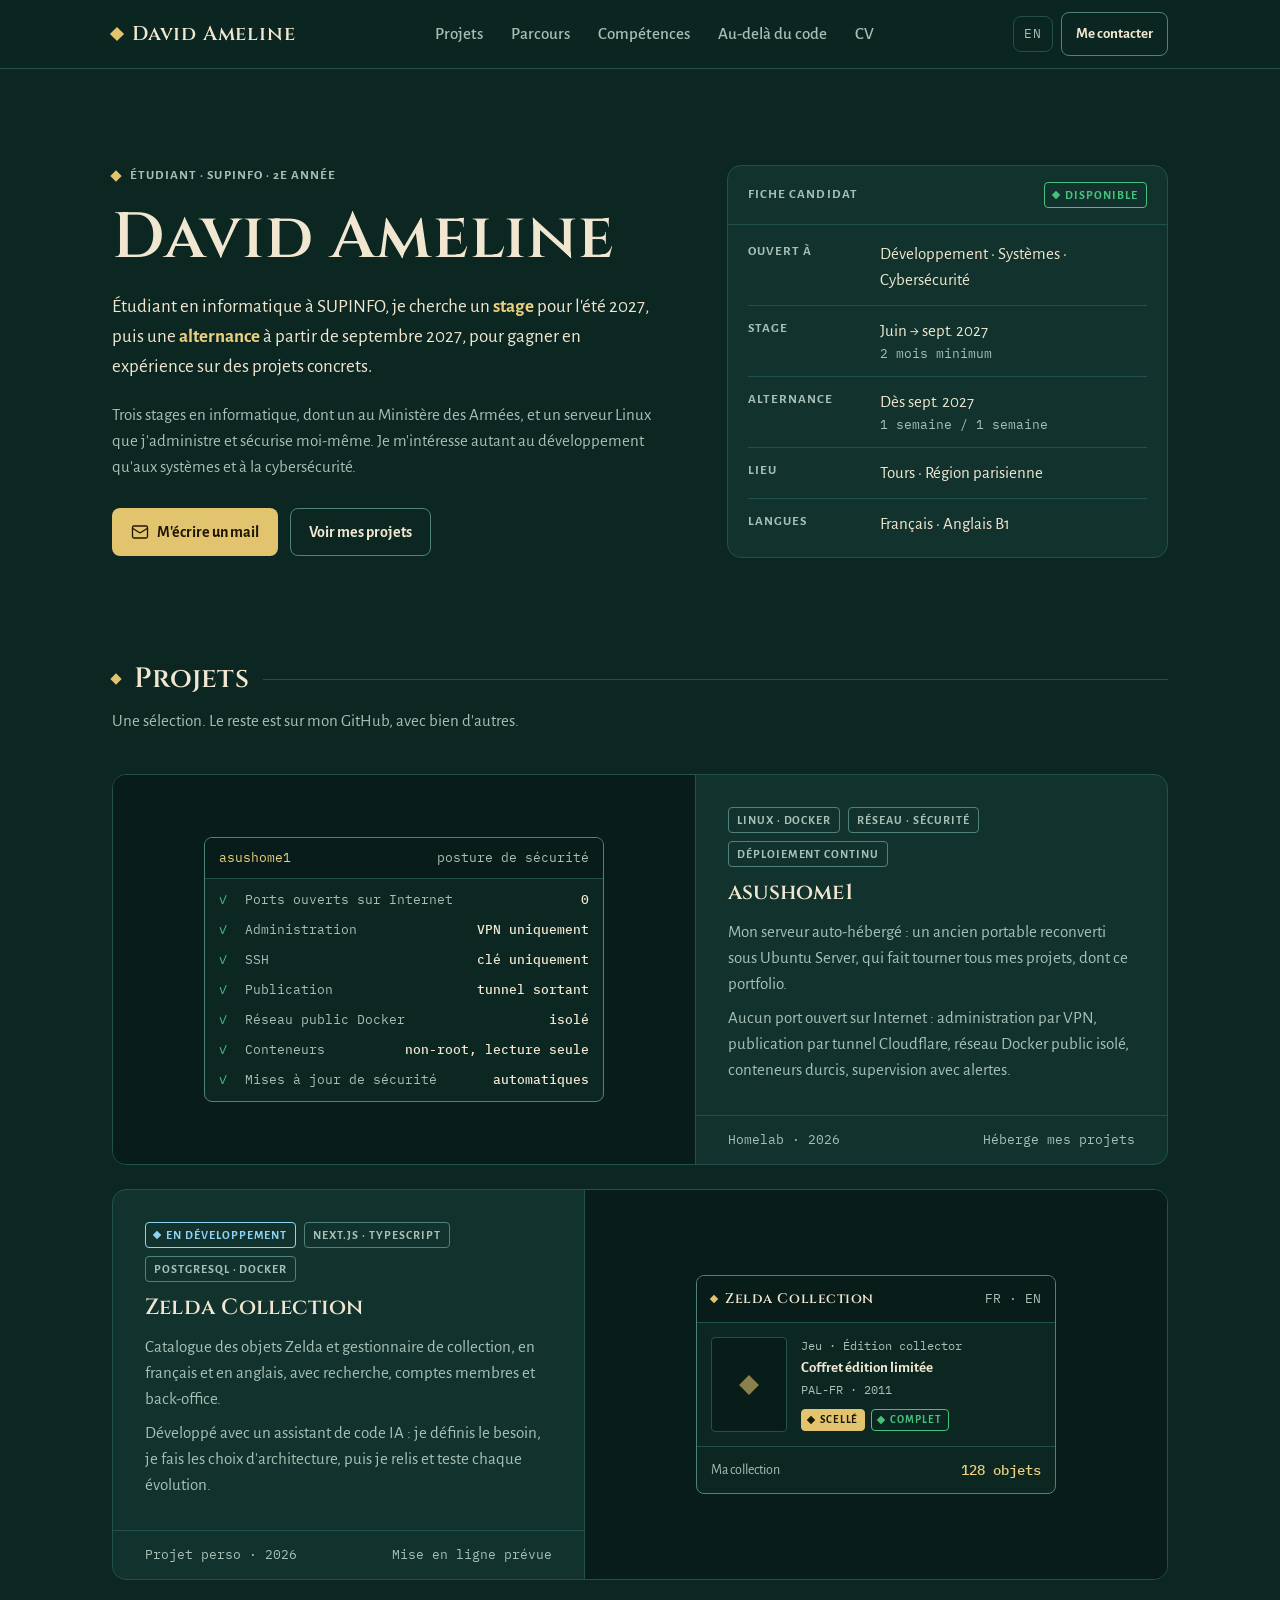
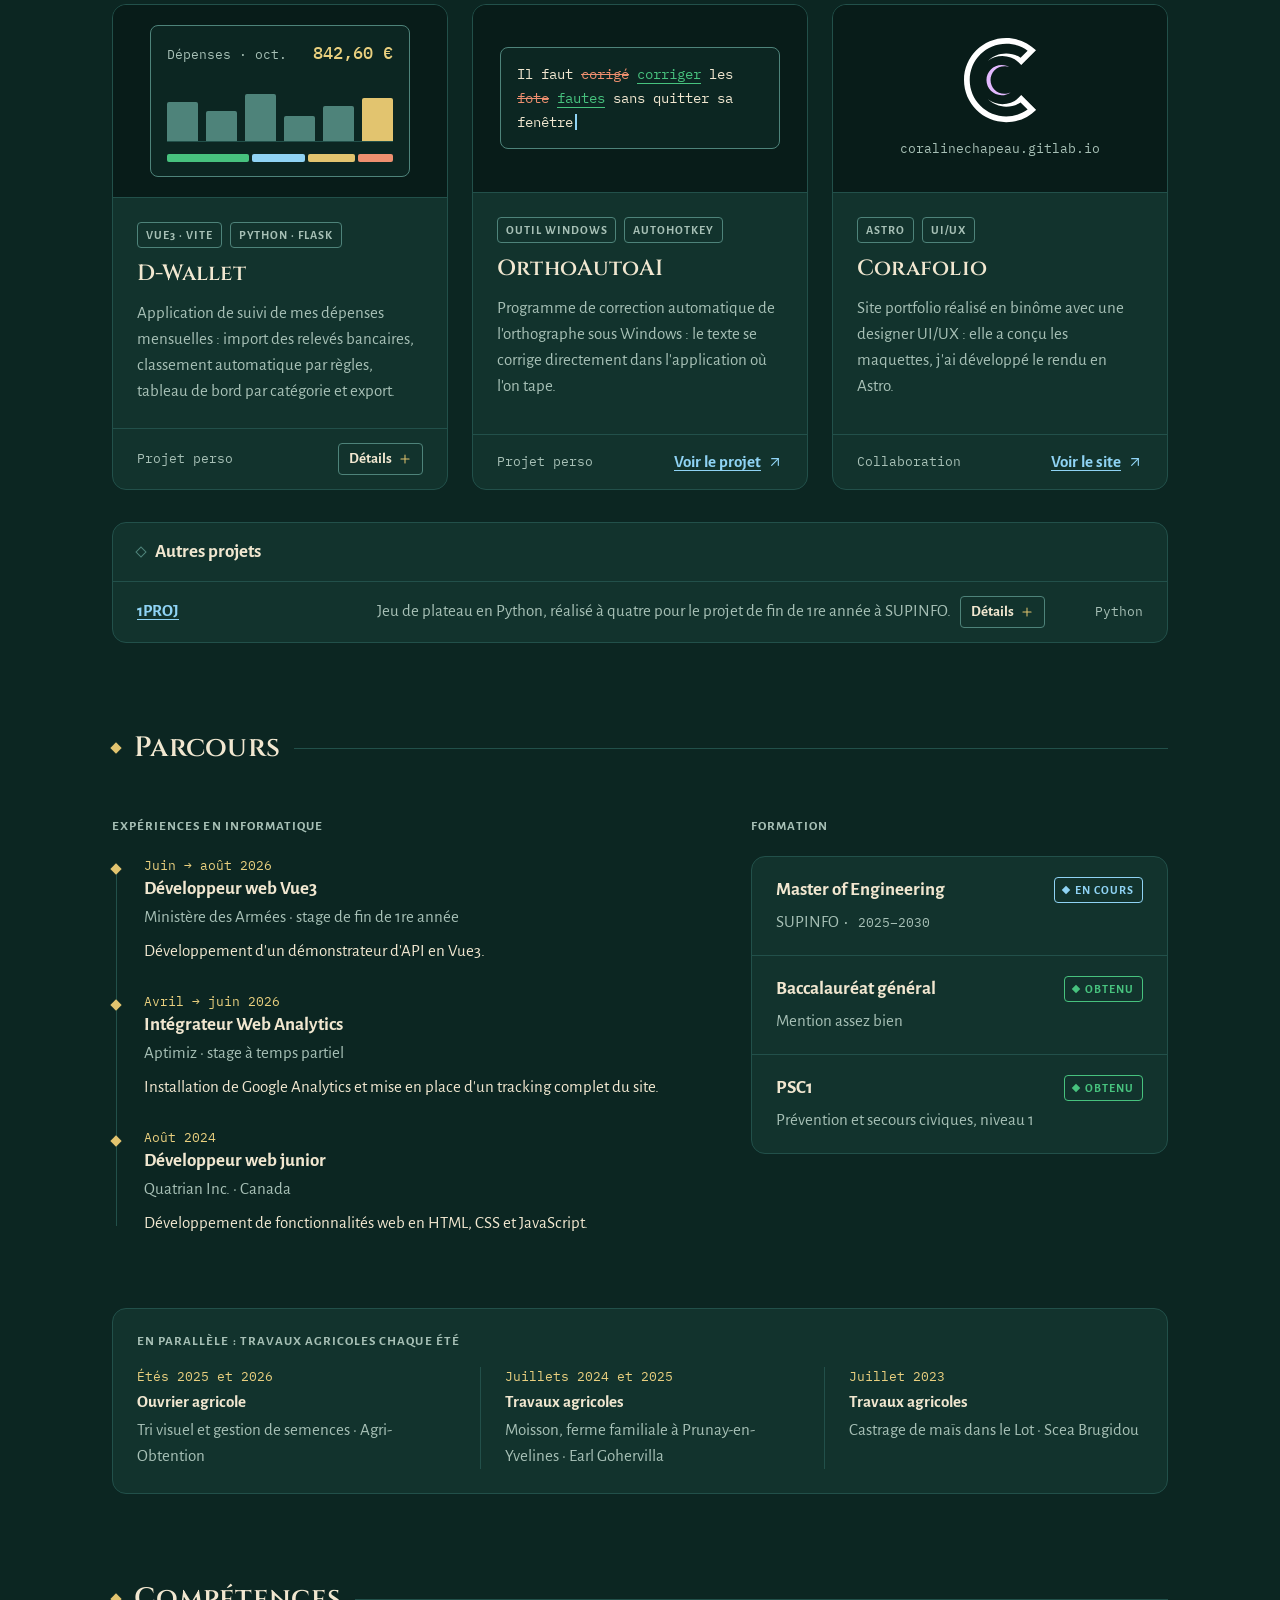
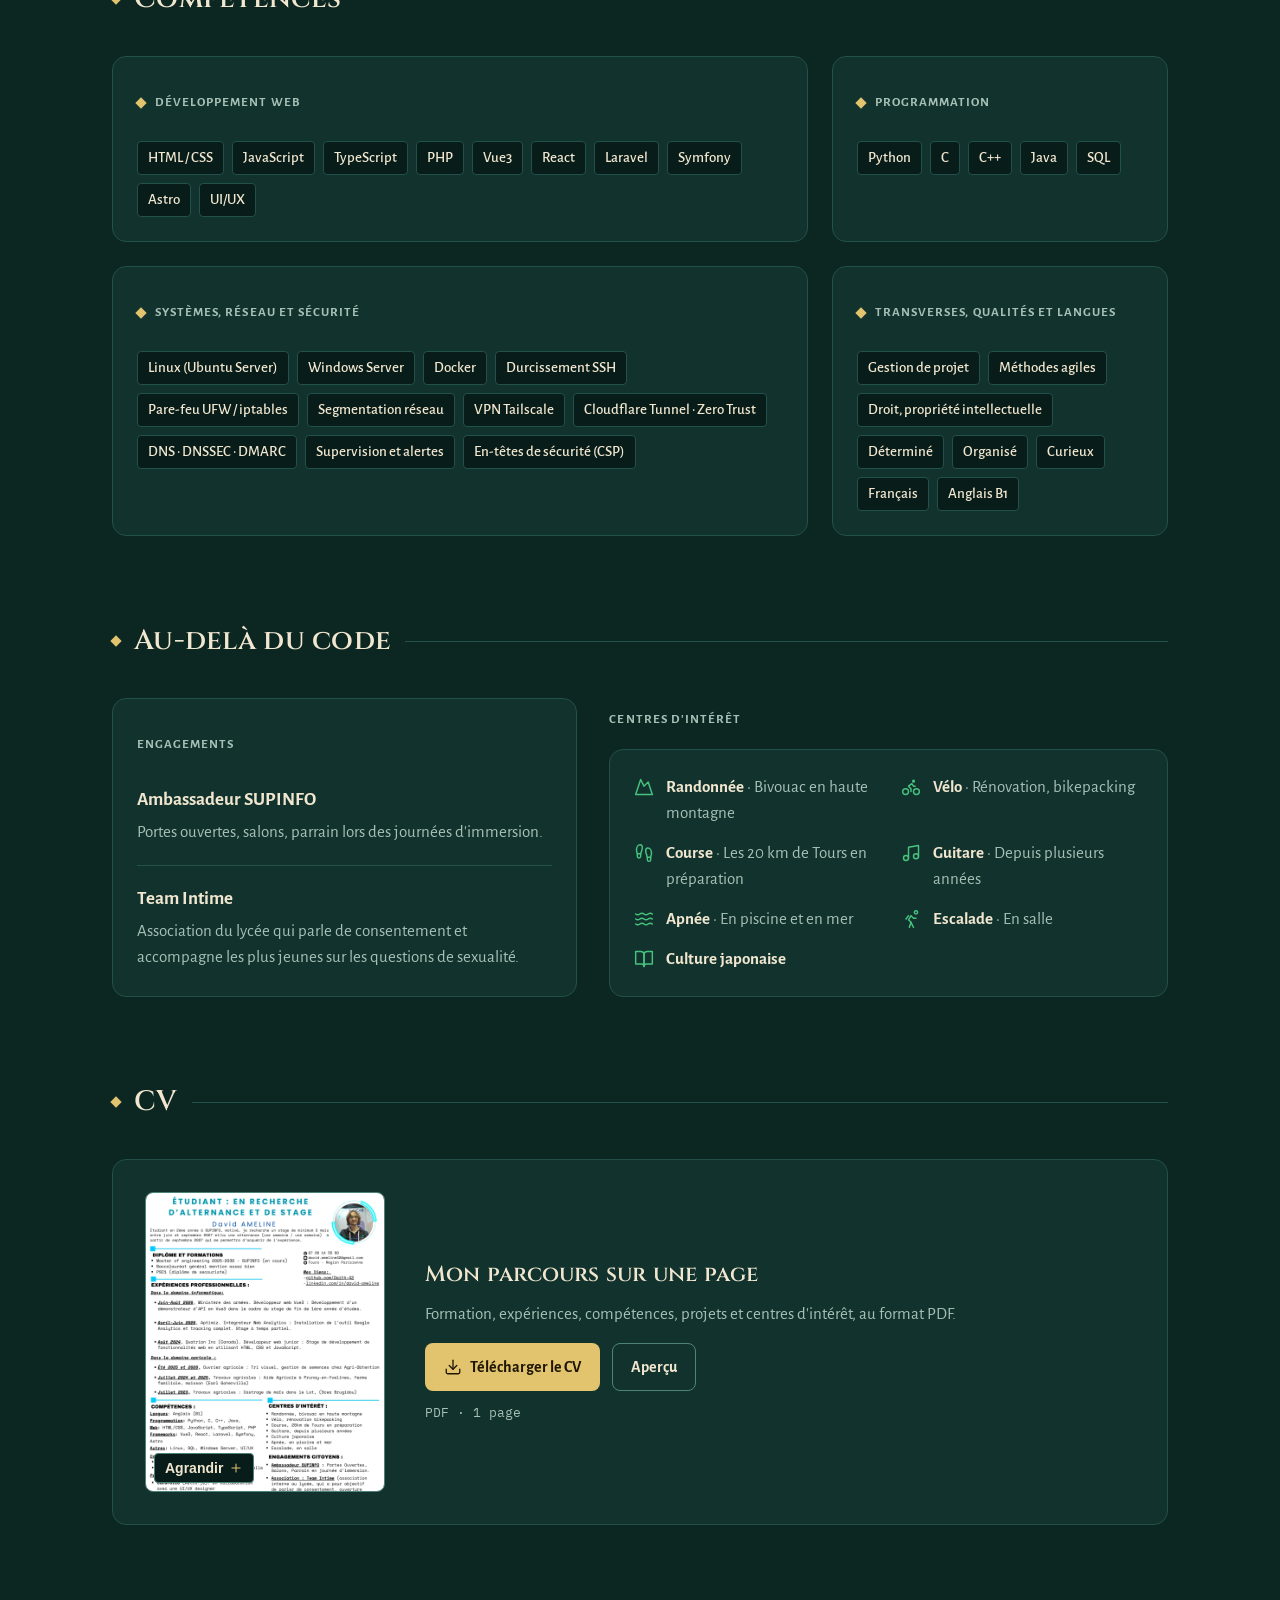
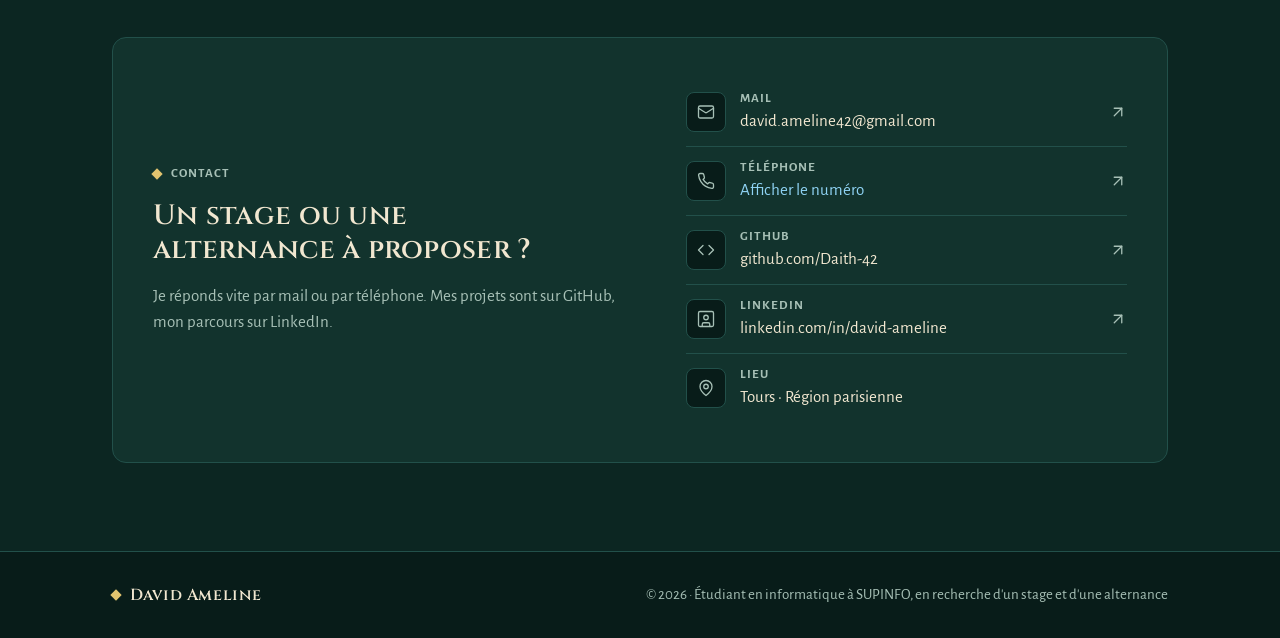
==== index.html @ da1e2509 "Empreinte sur les images de partage pour contourner le cache" ====
<!doctype html>
<html lang="fr">
<head>
  <meta charset="utf-8">
  <meta name="viewport" content="width=device-width, initial-scale=1">
  <title>David Ameline · Stage et alternance en informatique 2027</title>
  <meta name="description" content="Portfolio de David Ameline, étudiant en informatique à SUPINFO : développement, systèmes et sécurité. Cherche un stage (juin à sept. 2027) puis une alternance.">
  <meta name="author" content="David Ameline">
  <meta name="robots" content="index, follow, max-image-preview:large">
  <link rel="canonical" href="https://david-ameline.daith42.fr/">
  <link rel="alternate" hreflang="fr" href="https://david-ameline.daith42.fr/">
  <link rel="alternate" hreflang="en" href="https://david-ameline.daith42.fr/en/">
  <link rel="alternate" hreflang="x-default" href="https://david-ameline.daith42.fr/">
  <meta name="theme-color" content="#0c2622">

  <!-- Partage (Open Graph, LinkedIn, X) -->
  <meta property="og:type" content="profile">
  <meta property="og:site_name" content="David Ameline">
  <meta property="og:locale" content="fr_FR">
  <meta property="og:locale:alternate" content="en_GB">
  <meta property="og:url" content="https://david-ameline.daith42.fr/">
  <meta property="og:title" content="David Ameline · Stage et alternance en informatique 2027">
  <meta property="og:description" content="Étudiant en informatique à SUPINFO, en recherche d'un stage (juin à septembre 2027) puis d'une alternance (1 semaine / 1 semaine). Développement, systèmes, cybersécurité.">
  <meta property="og:image" content="https://david-ameline.daith42.fr/og-image.png?v=638cd52b">
  <meta property="og:image:type" content="image/png">
  <meta property="og:image:width" content="1200">
  <meta property="og:image:height" content="630">
  <meta property="og:image:alt" content="David Ameline, étudiant en informatique en recherche d'un stage et d'une alternance dès 2027">
  <meta property="profile:first_name" content="David">
  <meta property="profile:last_name" content="Ameline">
  <meta name="twitter:card" content="summary_large_image">
  <meta name="twitter:title" content="David Ameline · Stage et alternance en informatique 2027">
  <meta name="twitter:description" content="Étudiant en informatique à SUPINFO, en recherche d'un stage puis d'une alternance dès 2027. Développement, systèmes, cybersécurité.">
  <meta name="twitter:image" content="https://david-ameline.daith42.fr/og-image.png?v=638cd52b">
  <meta name="twitter:image:alt" content="David Ameline, étudiant en informatique en recherche d'un stage et d'une alternance dès 2027">

  <!-- Icônes -->
  <link rel="icon" href="/favicon.ico" sizes="48x48">
  <link rel="icon" href="/favicon.svg" type="image/svg+xml">
  <link rel="apple-touch-icon" href="/apple-touch-icon.png">
  <link rel="manifest" href="/site.webmanifest">

  <!-- Données structurées : page de profil d'une personne -->
  <script type="application/ld+json">
  {
    "@context": "https://schema.org",
    "@type": "ProfilePage",
    "@id": "https://david-ameline.daith42.fr/#page",
    "url": "https://david-ameline.daith42.fr/",
    "name": "David Ameline · Stage et alternance en informatique 2027",
    "inLanguage": "fr-FR",
    "dateModified": "2026-11-17",
    "mainEntity": {
      "@type": "Person",
      "@id": "https://david-ameline.daith42.fr/#david",
      "name": "David Ameline",
      "givenName": "David",
      "familyName": "Ameline",
      "url": "https://david-ameline.daith42.fr/",
      "image": "https://david-ameline.daith42.fr/og-image.png",
      "jobTitle": "Étudiant en informatique",
      "description": "Étudiant en 2e année d'informatique à SUPINFO, en recherche d'un stage de juin à septembre 2027 puis d'une alternance (1 semaine / 1 semaine) à partir de septembre 2027. Intéressé par le développement, l'administration système et la cybersécurité.",
      "email": "mailto:david.ameline42@gmail.com",
      "address": { "@type": "PostalAddress", "addressLocality": "Tours", "addressCountry": "FR" },
      "affiliation": { "@type": "CollegeOrUniversity", "name": "SUPINFO", "url": "https://www.supinfo.com/" },
      "knowsLanguage": ["fr", "en"],
      "knowsAbout": ["Développement web", "Vue.js", "React", "Laravel", "PHP", "TypeScript", "Python", "C", "Java", "SQL", "Linux", "Administration système", "Docker", "Réseau", "Sécurité des systèmes"],
      "sameAs": ["https://github.com/Daith-42", "https://www.linkedin.com/in/david-ameline"]
    }
  }
  </script>

  <link rel="preconnect" href="https://fonts.googleapis.com">
  <link rel="preconnect" href="https://fonts.gstatic.com" crossorigin>
  <link href="https://fonts.googleapis.com/css2?family=Alegreya+Sans:wght@400;500;700&family=Cinzel:wght@600&family=IBM+Plex+Mono:wght@400;500&display=swap" rel="stylesheet">
  <link rel="stylesheet" href="styles.css?v=12f9e23f">
</head>
<body>
  <a class="skip" href="#contenu">Aller au contenu</a>

  <!-- Icônes (tracé Lucide, 1,75px) -->
  <svg width="0" height="0" style="position:absolute" aria-hidden="true">
    <defs>
      <symbol id="i-mail" viewBox="0 0 24 24" fill="none" stroke="currentColor" stroke-width="1.75" stroke-linecap="round" stroke-linejoin="round"><rect x="2" y="4" width="20" height="16" rx="2"/><path d="m22 7-8.97 5.7a1.94 1.94 0 0 1-2.06 0L2 7"/></symbol>
      <symbol id="i-phone" viewBox="0 0 24 24" fill="none" stroke="currentColor" stroke-width="1.75" stroke-linecap="round" stroke-linejoin="round"><path d="M22 16.92v3a2 2 0 0 1-2.18 2 19.79 19.79 0 0 1-8.63-3.07 19.5 19.5 0 0 1-6-6 19.79 19.79 0 0 1-3.07-8.67A2 2 0 0 1 4.11 2h3a2 2 0 0 1 2 1.72 12.84 12.84 0 0 0 .7 2.81 2 2 0 0 1-.45 2.11L8.09 9.91a16 16 0 0 0 6 6l1.27-1.27a2 2 0 0 1 2.11-.45 12.84 12.84 0 0 0 2.81.7A2 2 0 0 1 22 16.92z"/></symbol>
      <symbol id="i-pin" viewBox="0 0 24 24" fill="none" stroke="currentColor" stroke-width="1.75" stroke-linecap="round" stroke-linejoin="round"><path d="M20 10c0 6-8 12-8 12s-8-6-8-12a8 8 0 0 1 16 0Z"/><circle cx="12" cy="10" r="3"/></symbol>
      <symbol id="i-code" viewBox="0 0 24 24" fill="none" stroke="currentColor" stroke-width="1.75" stroke-linecap="round" stroke-linejoin="round"><path d="m16 18 6-6-6-6"/><path d="m8 6-6 6 6 6"/></symbol>
      <symbol id="i-user" viewBox="0 0 24 24" fill="none" stroke="currentColor" stroke-width="1.75" stroke-linecap="round" stroke-linejoin="round"><rect x="2" y="2" width="20" height="20" rx="2"/><circle cx="12" cy="10" r="3"/><path d="M7 21v-2a2 2 0 0 1 2-2h6a2 2 0 0 1 2 2v2"/></symbol>
      <symbol id="i-arrow" viewBox="0 0 24 24" fill="none" stroke="currentColor" stroke-width="1.75" stroke-linecap="round" stroke-linejoin="round"><path d="M7 17 17 7"/><path d="M7 7h10v10"/></symbol>
      <symbol id="i-plus" viewBox="0 0 24 24" fill="none" stroke="currentColor" stroke-width="1.75" stroke-linecap="round" stroke-linejoin="round"><path d="M5 12h14"/><path d="M12 5v14"/></symbol>
      <symbol id="i-download" viewBox="0 0 24 24" fill="none" stroke="currentColor" stroke-width="1.75" stroke-linecap="round" stroke-linejoin="round"><path d="M21 15v4a2 2 0 0 1-2 2H5a2 2 0 0 1-2-2v-4"/><path d="m7 10 5 5 5-5"/><path d="M12 15V3"/></symbol>
      <symbol id="i-mountain" viewBox="0 0 24 24" fill="none" stroke="currentColor" stroke-width="1.75" stroke-linecap="round" stroke-linejoin="round"><path d="m8 3 4 8 5-5 5 15H2L8 3z"/></symbol>
      <symbol id="i-bike" viewBox="0 0 24 24" fill="none" stroke="currentColor" stroke-width="1.75" stroke-linecap="round" stroke-linejoin="round"><circle cx="18.5" cy="17.5" r="3.5"/><circle cx="5.5" cy="17.5" r="3.5"/><circle cx="15" cy="5" r="1"/><path d="M12 17.5V14l-3-3 4-3 2 3h2"/></symbol>
      <symbol id="i-run" viewBox="0 0 24 24" fill="none" stroke="currentColor" stroke-width="1.75" stroke-linecap="round" stroke-linejoin="round"><path d="M4 16v-2.38C4 11.5 2.97 10.5 3 8c.03-2.72 1.49-6 4.5-6C9.37 2 10 3.8 10 5.5c0 3.11-2 5.66-2 8.68V16a2 2 0 1 1-4 0Z"/><path d="M20 20v-2.38c0-2.12 1.03-3.12 1-5.62-.03-2.72-1.49-6-4.5-6C14.63 6 14 7.8 14 9.5c0 3.11 2 5.66 2 8.68V20a2 2 0 1 0 4 0Z"/><path d="M16 17h4"/><path d="M4 13h4"/></symbol>
      <symbol id="i-music" viewBox="0 0 24 24" fill="none" stroke="currentColor" stroke-width="1.75" stroke-linecap="round" stroke-linejoin="round"><path d="M9 18V5l12-2v13"/><circle cx="6" cy="18" r="3"/><circle cx="18" cy="16" r="3"/></symbol>
      <symbol id="i-book" viewBox="0 0 24 24" fill="none" stroke="currentColor" stroke-width="1.75" stroke-linecap="round" stroke-linejoin="round"><path d="M2 3h6a4 4 0 0 1 4 4v14a3 3 0 0 0-3-3H2z"/><path d="M22 3h-6a4 4 0 0 0-4 4v14a3 3 0 0 1 3-3h7z"/></symbol>
      <symbol id="i-waves" viewBox="0 0 24 24" fill="none" stroke="currentColor" stroke-width="1.75" stroke-linecap="round" stroke-linejoin="round"><path d="M2 6c.6.5 1.2 1 2.5 1C7 7 7 5 9.5 5c2.6 0 2.4 2 5 2 2.5 0 2.5-2 5-2 1.3 0 1.9.5 2.5 1"/><path d="M2 12c.6.5 1.2 1 2.5 1 2.5 0 2.5-2 5-2 2.6 0 2.4 2 5 2 2.5 0 2.5-2 5-2 1.3 0 1.9.5 2.5 1"/><path d="M2 18c.6.5 1.2 1 2.5 1 2.5 0 2.5-2 5-2 2.6 0 2.4 2 5 2 2.5 0 2.5-2 5-2 1.3 0 1.9.5 2.5 1"/></symbol>
      <symbol id="i-climb" viewBox="0 0 24 24" fill="none" stroke="currentColor" stroke-width="1.75" stroke-linecap="round" stroke-linejoin="round"><path d="M18 6a2 2 0 1 0 0-4 2 2 0 0 0 0 4"/><path d="m10 22 2-6-3-3 3-5 3 3h3"/><path d="M6 12 9 8"/><path d="m15 22-3-6"/></symbol>
    </defs>
  </svg>

  <header class="site-header">
    <div class="wrap">
      <a class="wordmark" href="#top"><span class="lozenge lozenge--lg"></span>David Ameline</a>
      <nav class="nav" id="nav" aria-label="Sections">
        <a href="#projets">Projets</a>
        <a href="#parcours">Parcours</a>
        <a href="#competences">Compétences</a>
        <a href="#au-dela">Au-delà du code</a>
        <a href="#cv">CV</a>
        <a class="nav-contact" href="#contact">Contact</a>
      </nav>
      <div class="header-actions">
        <a class="lang-switch" href="/en/" hreflang="en" lang="en" aria-label="English version">EN</a>
        <a class="btn btn--secondary btn--sm header-cta" href="#contact">Me contacter</a>
        <button class="menu-btn" type="button" aria-expanded="false" aria-controls="nav" aria-label="Ouvrir le menu" data-label-open="Ouvrir le menu" data-label-close="Fermer le menu">
          <svg viewBox="0 0 24 24" fill="none" stroke="currentColor" stroke-width="1.75" stroke-linecap="round" aria-hidden="true"><path d="M4 6h16"/><path d="M4 12h16"/><path d="M4 18h16"/></svg>
        </button>
      </div>
    </div>
  </header>

  <main id="contenu">
    <!-- Héros -->
    <section class="hero" id="top" aria-labelledby="hero-title">
      <div class="wrap">
        <div class="hero-text">
          <span class="eyebrow type-label"><span class="lozenge"></span>Étudiant · SUPINFO · 2e année</span>
          <h1 class="type-display" id="hero-title">David Ameline</h1>
          <p class="hero-lead">
            Étudiant en informatique à SUPINFO, je cherche un <strong>stage</strong> pour l'été 2027,
            puis une <strong>alternance</strong> à partir de septembre 2027, pour gagner en expérience sur des projets concrets.
          </p>
          <p class="muted">Trois stages en informatique, dont un au Ministère des Armées, et un serveur Linux que j'administre et sécurise moi-même. Je m'intéresse autant au développement qu'aux systèmes et à la cybersécurité.</p>
          <div class="hero-actions">
            <a class="btn btn--primary" href="mailto:david.ameline42@gmail.com"><svg aria-hidden="true"><use href="#i-mail"/></svg>M'écrire un mail</a>
            <a class="btn btn--secondary" href="#projets">Voir mes projets</a>
          </div>
        </div>

        <article class="card sheet" aria-label="Fiche de disponibilité">
          <div class="sheet-head">
            <span class="type-label muted">Fiche candidat</span>
            <span class="badge badge--forest"><span class="lozenge"></span>Disponible</span>
          </div>
          <dl>
            <div class="row">
              <dt class="type-label">Ouvert à</dt>
              <dd>Développement · Systèmes · Cybersécurité</dd>
            </div>
            <div class="row">
              <dt class="type-label">Stage</dt>
              <dd>Juin → sept. 2027<span class="type-code">2 mois minimum</span></dd>
            </div>
            <div class="row">
              <dt class="type-label">Alternance</dt>
              <dd>Dès sept. 2027<span class="type-code">1 semaine / 1 semaine</span></dd>
            </div>
            <div class="row">
              <dt class="type-label">Lieu</dt>
              <dd>Tours · Région parisienne</dd>
            </div>
            <div class="row">
              <dt class="type-label">Langues</dt>
              <dd>Français · Anglais B1</dd>
            </div>
          </dl>
        </article>
      </div>
    </section>

    <!-- Projets -->
    <section id="projets" aria-labelledby="projets-title">
      <div class="wrap">
        <div class="section-head">
          <h2 class="type-title section-title" id="projets-title"><span class="lozenge"></span>Projets</h2>
          <p class="muted">Une sélection. Le reste est sur mon GitHub, avec bien d'autres.</p>
        </div>

        <div class="projects">
          <article class="card project project--featured">
            <div class="project-showcase" aria-hidden="true">
              <div class="posture">
                <div class="posture-head"><span>asushome1</span><span>posture de sécurité</span></div>
                <ul>
                  <li><span class="ok">✓</span><span>Ports ouverts sur Internet</span><b>0</b></li>
                  <li><span class="ok">✓</span><span>Administration</span><b>VPN uniquement</b></li>
                  <li><span class="ok">✓</span><span>SSH</span><b>clé uniquement</b></li>
                  <li><span class="ok">✓</span><span>Publication</span><b>tunnel sortant</b></li>
                  <li><span class="ok">✓</span><span>Réseau public Docker</span><b>isolé</b></li>
                  <li><span class="ok">✓</span><span>Conteneurs</span><b>non-root, lecture seule</b></li>
                  <li><span class="ok">✓</span><span>Mises à jour de sécurité</span><b>automatiques</b></li>
                </ul>
              </div>
            </div>
            <div class="project-main">
            <div class="project-body">
              <div class="project-meta">
                <span class="badge">Linux · Docker</span>
                <span class="badge">Réseau · Sécurité</span>
                <span class="badge">Déploiement continu</span>
              </div>
              <h3 class="type-title-sm">asushome1</h3>
              <p class="muted">Mon serveur auto-hébergé : un ancien portable reconverti sous Ubuntu Server, qui fait tourner tous mes projets, dont ce portfolio.</p>
              <p class="muted">Aucun port ouvert sur Internet : administration par VPN, publication par tunnel Cloudflare, réseau Docker public isolé, conteneurs durcis, supervision avec alertes.</p>
            </div>
            <div class="project-foot">
              <span class="type-code muted">Homelab · 2026</span>
              <span class="type-code muted">Héberge mes projets</span>
            </div>
            </div>
          </article>

          <article class="card project project--featured project--reverse">
            <div class="project-showcase" aria-hidden="true">
              <div class="zc">
                <div class="zc-head">
                  <span class="zc-brand"><span class="lozenge"></span>Zelda Collection</span>
                  <span class="type-code">FR · EN</span>
                </div>
                <div class="zc-item">
                  <div class="zc-thumb"><span class="lozenge"></span></div>
                  <div class="zc-info">
                    <span class="type-code">Jeu · Édition collector</span>
                    <strong>Coffret édition limitée</strong>
                    <span class="type-code">PAL-FR · 2011</span>
                    <div class="zc-badges">
                      <span class="badge badge--gold"><span class="lozenge"></span>Scellé</span>
                      <span class="badge badge--forest"><span class="lozenge"></span>Complet</span>
                    </div>
                  </div>
                </div>
                <div class="zc-foot"><span>Ma collection</span><span class="type-figure">128 objets</span></div>
              </div>
            </div>
            <div class="project-main">
            <div class="project-body">
              <div class="project-meta">
                <span class="badge badge--ocarina"><span class="lozenge"></span>En développement</span>
                <span class="badge">Next.js · TypeScript</span>
                <span class="badge">PostgreSQL · Docker</span>
              </div>
              <h3 class="type-title-sm">Zelda Collection</h3>
              <p class="muted">Catalogue des objets Zelda et gestionnaire de collection, en français et en anglais, avec recherche, comptes membres et back-office.</p>
              <p class="muted">Développé avec un assistant de code IA : je définis le besoin, je fais les choix d'architecture, puis je relis et teste chaque évolution.</p>
            </div>
            <div class="project-foot">
              <span class="type-code muted">Projet perso · 2026</span>
              <span class="type-code muted">Mise en ligne prévue</span>
            </div>
            </div>
          </article>

          <article class="card project">
            <div class="project-showcase" aria-hidden="true">
              <div class="wallet">
                <div class="wallet-head">
                  <span class="type-code">Dépenses · oct.</span>
                  <span class="type-figure gold">842,60 €</span>
                </div>
                <div class="wallet-bars">
                  <span style="height:62%"></span>
                  <span style="height:48%"></span>
                  <span style="height:74%"></span>
                  <span style="height:40%"></span>
                  <span style="height:56%"></span>
                  <span class="is-current" style="height:68%"></span>
                </div>
                <div class="wallet-split">
                  <i style="flex:38;background:var(--forest)"></i>
                  <i style="flex:24;background:var(--ocarina)"></i>
                  <i style="flex:22;background:var(--gold)"></i>
                  <i style="flex:16;background:var(--danger)"></i>
                </div>
              </div>
            </div>
            <div class="project-main">
            <div class="project-body">
              <div class="project-meta">
                <span class="badge">Vue3 · Vite</span>
                <span class="badge">Python · Flask</span>
              </div>
              <h3 class="type-title-sm">D-Wallet</h3>
              <p class="muted">Application de suivi de mes dépenses mensuelles : import des relevés bancaires, classement automatique par règles, tableau de bord par catégorie et export.</p>
            </div>
            <div class="project-foot">
              <span class="type-code muted">Projet perso</span>
              <button type="button" class="details-btn" data-dialog="dwallet-details" aria-haspopup="dialog">Détails<svg aria-hidden="true"><use href="#i-plus"/></svg></button>
            </div>
            </div>
          </article>

          <article class="card project">
            <div class="project-showcase" aria-hidden="true">
              <div class="ortho">
                Il faut <del>corigé</del> <ins>corriger</ins> les <del>fote</del> <ins>fautes</ins> sans quitter sa fenêtre<span class="caret"></span>
              </div>
            </div>
            <div class="project-main">
            <div class="project-body">
              <div class="project-meta">
                <span class="badge">Outil Windows</span>
                <span class="badge">AutoHotkey</span>
              </div>
              <h3 class="type-title-sm">OrthoAutoAI</h3>
              <p class="muted">Programme de correction automatique de l'orthographe sous Windows : le texte se corrige directement dans l'application où l'on tape.</p>
            </div>
            <div class="project-foot">
              <span class="type-code muted">Projet perso</span>
              <a href="https://daith-42.github.io/orthoAutoAi/" target="_blank" rel="noopener">Voir le projet<svg aria-hidden="true"><use href="#i-arrow"/></svg></a>
            </div>
            </div>
          </article>

          <article class="card project">
            <div class="project-showcase" aria-hidden="true">
              <div class="cora">
                <svg class="cora-logo" viewBox="0 0 130 152" role="img" aria-label="Logo Corafolio"><path d="M69.2303 119.474C59.4116 119.474 50.3514 116.233 43.0653 110.766C51.6986 118.955 63.3689 123.989 76.1947 123.989C85.5309 123.989 94.4621 121.354 102.134 116.436L114.908 129.176C103.727 137.312 90.2993 141.703 76.1947 141.703C58.5995 141.703 42.0576 134.869 29.6169 122.459C17.1753 110.049 10.323 93.5503 10.323 76C10.323 58.4507 17.1753 41.9511 29.6169 29.5413C42.0576 17.1324 58.5995 10.2977 76.1947 10.2977C90.2993 10.2977 103.727 14.6884 114.908 22.8244L102.134 35.565C94.4621 30.6474 85.5309 28.0123 76.1947 28.0123C63.3689 28.0123 51.6986 33.0448 43.0653 41.2332C50.3514 35.767 59.4116 32.5259 69.2303 32.5259C83.04 32.5259 95.3467 38.9358 103.329 48.9344L130.072 22.2599C116.284 8.50628 97.2349 0 76.1947 0C34.1133 0 0 34.0261 0 76C0 117.974 34.1133 152 76.1947 152C97.2349 152 116.284 143.493 130.072 129.74L103.329 103.067C95.3467 113.064 83.04 119.474 69.2303 119.474Z" fill="#ffffff"/><path d="M72.8602 100.864C59.0922 100.864 47.9312 89.733 47.9312 76.0002C47.9312 62.2683 59.0922 51.1359 72.8602 51.1359C76.8741 51.1359 80.6655 52.0836 84.0251 53.765C79.5159 50.5259 73.9821 48.6187 68.0025 48.6187C52.8406 48.6187 40.5488 60.877 40.5488 76.0002C40.5488 91.1233 52.8406 103.383 68.0025 103.383C73.9821 103.383 79.5159 101.474 84.0251 98.2353C80.6655 99.9168 76.8741 100.864 72.8602 100.864Z" fill="#e3b9ff"/></svg>
                <span class="type-code">coralinechapeau.gitlab.io</span>
              </div>
            </div>
            <div class="project-main">
            <div class="project-body">
              <div class="project-meta">
                <span class="badge">Astro</span>
                <span class="badge">UI/UX</span>
              </div>
              <h3 class="type-title-sm">Corafolio</h3>
              <p class="muted">Site portfolio réalisé en binôme avec une designer UI/UX : elle a conçu les maquettes, j'ai développé le rendu en Astro.</p>
            </div>
            <div class="project-foot">
              <span class="type-code muted">Collaboration</span>
              <a href="https://coralinechapeau.gitlab.io/portfolio/" target="_blank" rel="noopener">Voir le site<svg aria-hidden="true"><use href="#i-arrow"/></svg></a>
            </div>
            </div>
          </article>

        </div>

        <div class="card more">
          <div class="more-head">
            <span class="lozenge lozenge--line"></span>
            <h3 class="type-heading">Autres projets</h3>
          </div>
          <ul>
            <li>
              <a href="https://github.com/Daith-42/1PROJ-Projet-1er-annee-SUPINFO" target="_blank" rel="noopener">1PROJ</a>
              <span class="muted">Jeu de plateau en Python, réalisé à quatre pour le projet de fin de 1re année à SUPINFO. <button type="button" class="details-btn" data-dialog="oneproj-details" aria-haspopup="dialog">Détails<svg aria-hidden="true"><use href="#i-plus"/></svg></button></span>
              <span class="type-code muted">Python</span>
            </li>
          </ul>
        </div>
      </div>
    </section>

    <!-- Parcours -->
    <section id="parcours" aria-labelledby="parcours-title">
      <div class="wrap">
        <div class="section-head">
          <h2 class="type-title section-title" id="parcours-title"><span class="lozenge"></span>Parcours</h2>
        </div>

        <div class="journey">
          <div>
            <h3 class="sub-title type-label">Expériences en informatique</h3>
            <ol class="timeline">
              <li>
                <span class="lozenge"></span>
                <div class="entry">
                  <span class="when type-code">Juin → août 2026</span>
                  <h4 class="type-heading">Développeur web Vue3</h4>
                  <p class="where">Ministère des Armées · stage de fin de 1re année</p>
                  <p>Développement d'un démonstrateur d'API en Vue3.</p>
                </div>
              </li>
              <li>
                <span class="lozenge"></span>
                <div class="entry">
                  <span class="when type-code">Avril → juin 2026</span>
                  <h4 class="type-heading">Intégrateur Web Analytics</h4>
                  <p class="where">Aptimiz · stage à temps partiel</p>
                  <p>Installation de Google Analytics et mise en place d'un tracking complet du site.</p>
                </div>
              </li>
              <li>
                <span class="lozenge"></span>
                <div class="entry">
                  <span class="when type-code">Août 2024</span>
                  <h4 class="type-heading">Développeur web junior</h4>
                  <p class="where">Quatrian Inc. · Canada</p>
                  <p>Développement de fonctionnalités web en HTML, CSS et JavaScript.</p>
                </div>
              </li>
            </ol>
          </div>

          <div class="side-stack">
            <div>
              <h3 class="sub-title type-label">Formation</h3>
              <div class="card edu">
                <div class="edu-item">
                  <div class="line">
                    <h4 class="type-heading">Master of Engineering</h4>
                    <span class="badge badge--ocarina"><span class="lozenge"></span>En cours</span>
                  </div>
                  <span class="muted">SUPINFO <span class="type-code">· 2025–2030</span></span>
                </div>
                <div class="edu-item">
                  <div class="line">
                    <h4 class="type-heading">Baccalauréat général</h4>
                    <span class="badge badge--forest"><span class="lozenge"></span>Obtenu</span>
                  </div>
                  <span class="muted">Mention assez bien</span>
                </div>
                <div class="edu-item">
                  <div class="line">
                    <h4 class="type-heading">PSC1</h4>
                    <span class="badge badge--forest"><span class="lozenge"></span>Obtenu</span>
                  </div>
                  <span class="muted">Prévention et secours civiques, niveau 1</span>
                </div>
              </div>
            </div>

          </div>
        </div>

        <div class="card side-jobs">
          <h3 class="sub-title type-label">En parallèle : travaux agricoles chaque été</h3>
          <ul>
            <li>
              <span class="type-code gold">Étés 2025 et 2026</span>
              <strong>Ouvrier agricole</strong>
              <span class="muted">Tri visuel et gestion de semences · Agri-Obtention</span>
            </li>
            <li>
              <span class="type-code gold">Juillets 2024 et 2025</span>
              <strong>Travaux agricoles</strong>
              <span class="muted">Moisson, ferme familiale à Prunay-en-Yvelines · Earl Gohervilla</span>
            </li>
            <li>
              <span class="type-code gold">Juillet 2023</span>
              <strong>Travaux agricoles</strong>
              <span class="muted">Castrage de maïs dans le Lot · Scea Brugidou</span>
            </li>
          </ul>
        </div>
      </div>
    </section>

    <!-- Compétences -->
    <section id="competences" aria-labelledby="competences-title">
      <div class="wrap">
        <div class="section-head">
          <h2 class="type-title section-title" id="competences-title"><span class="lozenge"></span>Compétences</h2>
        </div>

        <div class="inventory">
          <div class="card card--wide">
            <h3 class="type-label muted"><span class="lozenge"></span>Développement web</h3>
            <div class="tags">
              <span class="tag">HTML / CSS</span><span class="tag">JavaScript</span><span class="tag">TypeScript</span><span class="tag">PHP</span><span class="tag">Vue3</span><span class="tag">React</span><span class="tag">Laravel</span><span class="tag">Symfony</span><span class="tag">Astro</span><span class="tag">UI/UX</span>
            </div>
          </div>
          <div class="card">
            <h3 class="type-label muted"><span class="lozenge"></span>Programmation</h3>
            <div class="tags">
              <span class="tag">Python</span><span class="tag">C</span><span class="tag">C++</span><span class="tag">Java</span><span class="tag">SQL</span>
            </div>
          </div>
          <div class="card card--wide">
            <h3 class="type-label muted"><span class="lozenge"></span>Systèmes, réseau et sécurité</h3>
            <div class="tags">
              <span class="tag">Linux (Ubuntu Server)</span><span class="tag">Windows Server</span><span class="tag">Docker</span><span class="tag">Durcissement SSH</span><span class="tag">Pare-feu UFW / iptables</span><span class="tag">Segmentation réseau</span><span class="tag">VPN Tailscale</span><span class="tag">Cloudflare Tunnel · Zero Trust</span><span class="tag">DNS · DNSSEC · DMARC</span><span class="tag">Supervision et alertes</span><span class="tag">En-têtes de sécurité (CSP)</span>
            </div>
          </div>
          <div class="card">
            <h3 class="type-label muted"><span class="lozenge"></span>Transverses, qualités et langues</h3>
            <div class="tags">
              <span class="tag">Gestion de projet</span><span class="tag">Méthodes agiles</span><span class="tag">Droit, propriété intellectuelle</span><span class="tag">Déterminé</span><span class="tag">Organisé</span><span class="tag">Curieux</span><span class="tag">Français</span><span class="tag">Anglais B1</span>
            </div>
          </div>
        </div>
      </div>
    </section>

    <!-- Au-delà du code -->
    <section id="au-dela" aria-labelledby="au-dela-title">
      <div class="wrap">
        <div class="section-head">
          <h2 class="type-title section-title" id="au-dela-title"><span class="lozenge"></span>Au-delà du code</h2>
        </div>

        <div class="beyond">
          <div class="card commit">
            <h3 class="type-label muted">Engagements</h3>
            <div class="commit-item">
              <h4 class="type-heading">Ambassadeur SUPINFO</h4>
              <p class="muted">Portes ouvertes, salons, parrain lors des journées d'immersion.</p>
            </div>
            <div class="commit-item">
              <h4 class="type-heading">Team Intime</h4>
              <p class="muted">Association du lycée qui parle de consentement et accompagne les plus jeunes sur les questions de sexualité.</p>
            </div>
          </div>

          <div>
            <h3 class="sub-title type-label">Centres d'intérêt</h3>
            <div class="card">
              <ul class="hobbies">
                <li><svg aria-hidden="true"><use href="#i-mountain"/></svg><span><strong>Randonnée</strong> <span class="muted">· Bivouac en haute montagne</span></span></li>
                <li><svg aria-hidden="true"><use href="#i-bike"/></svg><span><strong>Vélo</strong> <span class="muted">· Rénovation, bikepacking</span></span></li>
                <li><svg aria-hidden="true"><use href="#i-run"/></svg><span><strong>Course</strong> <span class="muted">· Les 20 km de Tours en préparation</span></span></li>
                <li><svg aria-hidden="true"><use href="#i-music"/></svg><span><strong>Guitare</strong> <span class="muted">· Depuis plusieurs années</span></span></li>
                <li><svg aria-hidden="true"><use href="#i-waves"/></svg><span><strong>Apnée</strong> <span class="muted">· En piscine et en mer</span></span></li>
                <li><svg aria-hidden="true"><use href="#i-climb"/></svg><span><strong>Escalade</strong> <span class="muted">· En salle</span></span></li>
                <li><svg aria-hidden="true"><use href="#i-book"/></svg><span><strong>Culture japonaise</strong></span></li>
              </ul>
            </div>
          </div>
        </div>
      </div>
    </section>

    <!-- CV -->
    <section id="cv" aria-labelledby="cv-title">
      <div class="wrap">
        <div class="section-head">
          <h2 class="type-title section-title" id="cv-title"><span class="lozenge"></span>CV</h2>
        </div>
        <div class="card cv-card">
          <button type="button" class="cv-thumb" data-dialog="cv-preview" aria-haspopup="dialog" aria-label="Agrandir l'aperçu du CV">
            <img src="cv-apercu.webp?v=3eefb4ac" alt="" width="1100" height="1556" loading="lazy">
            <span class="cv-thumb-hint">Agrandir<svg aria-hidden="true"><use href="#i-plus"/></svg></span>
          </button>
          <div class="cv-text">
            <h3 class="type-title-sm">Mon parcours sur une page</h3>
            <p class="muted">Formation, expériences, compétences, projets et centres d'intérêt, au format PDF.</p>
            <div class="cv-actions">
              <a class="btn btn--primary" href="cv-david-ameline.pdf?v=7343c758" download="CV-David-Ameline.pdf"><svg aria-hidden="true"><use href="#i-download"/></svg>Télécharger le CV</a>
              <button type="button" class="btn btn--secondary" data-dialog="cv-preview" aria-haspopup="dialog">Aperçu</button>
            </div>
            <span class="type-code muted">PDF · 1 page</span>
          </div>
        </div>
      </div>
    </section>

    <!-- Contact -->
    <section id="contact" aria-labelledby="contact-title" style="padding-top:24px">
      <div class="wrap">
        <div class="card contact-card">
          <div class="contact-text">
            <span class="eyebrow type-label"><span class="lozenge"></span>Contact</span>
            <h2 class="type-title" id="contact-title">Un stage ou une alternance à proposer ?</h2>
            <p class="muted">Je réponds vite par mail ou par téléphone. Mes projets sont sur GitHub, mon parcours sur LinkedIn.</p>
          </div>
          <ul class="contact-list">
            <li><a href="mailto:david.ameline42@gmail.com"><span class="ico"><svg aria-hidden="true"><use href="#i-mail"/></svg></span><span><small>Mail</small><span class="val">david.ameline42<wbr>@gmail.com</span></span><svg class="arrow" aria-hidden="true"><use href="#i-arrow"/></svg></a></li>
            <li><button type="button" class="reveal-phone" data-k="MDY1NTQxNjY3MzMr"><span class="ico"><svg aria-hidden="true"><use href="#i-phone"/></svg></span><span><small>Téléphone</small><span class="val">Afficher le numéro</span></span><svg class="arrow" aria-hidden="true"><use href="#i-arrow"/></svg></button></li>
            <li><a href="https://github.com/Daith-42" target="_blank" rel="me noopener"><span class="ico"><svg aria-hidden="true"><use href="#i-code"/></svg></span><span><small>GitHub</small><span class="val">github.com/Daith-42</span></span><svg class="arrow" aria-hidden="true"><use href="#i-arrow"/></svg></a></li>
            <li><a href="https://www.linkedin.com/in/david-ameline" target="_blank" rel="me noopener"><span class="ico"><svg aria-hidden="true"><use href="#i-user"/></svg></span><span><small>LinkedIn</small><span class="val">linkedin.com/in/david-ameline</span></span><svg class="arrow" aria-hidden="true"><use href="#i-arrow"/></svg></a></li>
            <li><span class="static"><span class="ico"><svg aria-hidden="true"><use href="#i-pin"/></svg></span><span><small>Lieu</small><span class="val">Tours · Région parisienne</span></span></span></li>
          </ul>
        </div>
      </div>
    </section>

    <!-- Détails de D-Wallet (pop-up) -->
    <dialog class="details" id="dwallet-details" aria-labelledby="dwallet-details-title">
      <div class="details-head">
        <div>
          <span class="type-label muted">Projet perso · 2026</span>
          <h2 class="type-title" id="dwallet-details-title">D-Wallet</h2>
        </div>
        <button type="button" class="details-close" data-close aria-label="Fermer">
          <svg viewBox="0 0 24 24" fill="none" stroke="currentColor" stroke-width="1.75" stroke-linecap="round" aria-hidden="true"><path d="M18 6 6 18"/><path d="m6 6 12 12"/></svg>
        </button>
      </div>
      <div class="details-body">
        <p class="details-lead">Une application personnelle de suivi des dépenses. J'importe le relevé de mon compte, les opérations se classent toutes seules par catégorie, et je suis mes dépenses mois par mois dans un tableau de bord.</p>

        <h3 class="type-label muted">Ce qu'elle fait</h3>
        <ul class="details-list">
          <li><strong>Import du relevé bancaire</strong> au format CSV, avec un aperçu à valider avant l'enregistrement</li>
          <li><strong>Moteur de règles</strong> : un mot-clé dans le libellé donne une catégorie, appliquée automatiquement à chaque import</li>
          <li><strong>Tableau de bord</strong> et totaux par catégorie et par mois</li>
          <li><strong>Grand livre</strong> de toutes les opérations, modifiables à la main</li>
          <li><strong>Historique des imports</strong>, avec la possibilité d'annuler un import complet</li>
          <li><strong>Export Excel</strong> des opérations</li>        </ul>

        <h3 class="type-label muted">Comment c'est construit</h3>
        <dl class="details-stack">
          <div><dt>Backend</dt><dd>API Python avec Flask, base SQLite, pandas pour lire les relevés et produire l'export Excel</dd></div>
          <div><dt>Frontend</dt><dd>Vue 3 avec Vue Router, Vite et Tailwind CSS 4</dd></div>
          <div><dt>Lancement</dt><dd>Un script démarre l'API et l'interface puis ouvre le navigateur ; l'interface relaie ses appels vers l'API</dd></div>
        </dl>
      </div>
      <div class="details-foot">
        <span class="type-code muted">Code source privé</span>
        <button type="button" class="btn btn--secondary btn--sm" data-close>Fermer</button>
      </div>
    </dialog>
    <!-- Détails de 1PROJ (pop-up) -->
    <dialog class="details" id="oneproj-details" aria-labelledby="oneproj-details-title">
      <div class="details-head">
        <div>
          <span class="type-label muted">Projet de 1re année SUPINFO · 2026</span>
          <h2 class="type-title" id="oneproj-details-title">A Mole in the Hole</h2>
        </div>
        <button type="button" class="details-close" data-close aria-label="Fermer">
          <svg viewBox="0 0 24 24" fill="none" stroke="currentColor" stroke-width="1.75" stroke-linecap="round" aria-hidden="true"><path d="M18 6 6 18"/><path d="m6 6 12 12"/></svg>
        </button>
      </div>
      <div class="details-body">
        <p class="details-lead">Jeu de plateau en Python, réalisé à quatre pour le projet de fin de première année (1PROJ). Chaque joueur place ses taupes dans les trous de plusieurs plateaux successifs ; celui qui occupe le dernier trou gagne la partie.</p>

        <h3 class="type-label muted">Le jeu</h3>
        <ul class="details-list">
          <li><strong>De 2 à 4 joueurs</strong>, sur le même ordinateur ou en <strong>réseau local</strong>, ou seul face à une <strong>IA</strong> à deux niveaux</li>
          <li><strong>Deux modes</strong> : classique (4 plateaux) et personnalisé (3 à 6 plateaux, cases placées au hasard)</li>
          <li><strong>4 thèmes graphiques</strong>, chacun avec ses musiques et ses effets sonores</li>
          <li><strong>5 langues</strong> : français, anglais, espagnol, italien et allemand</li>
        </ul>

        <h3 class="type-label muted">Ma part</h3>
        <ul class="details-list">
          <li><strong>L'interface graphique</strong> : lanceur, pages de profil et d'options, affichage des plateaux, préparation de la partie et boucle de jeu à l'écran</li>
          <li><strong>L'intégration dans l'interface</strong> de l'IA, du passage de tour, du lancement rapide et du mode triche</li>
          <li><strong>Les visuels par thème</strong> (pions, cases bonus, trous, barrières) et l'écran de fin de partie</li>
          <li><strong>La correction de bugs</strong>, notamment en partie en réseau</li>
        </ul>

        <h3 class="type-label muted">Comment c'est construit</h3>
        <dl class="details-stack">
          <div><dt>Langage</dt><dd>Python, avec une séparation entre la logique du jeu, l'interface, le son et le réseau</dd></div>
          <div><dt>Interface</dt><dd>Tkinter, et Pillow pour les images</dd></div>
          <div><dt>Son</dt><dd>miniaudio pour les musiques et les effets</dd></div>
          <div><dt>Équipe</dt><dd>4 étudiants, travail en branches et pull requests sur GitHub</dd></div>
        </dl>
      </div>
      <div class="details-foot">
        <a href="https://github.com/Daith-42/1PROJ-Projet-1er-annee-SUPINFO" target="_blank" rel="noopener">Voir le code<svg aria-hidden="true"><use href="#i-arrow"/></svg></a>
        <button type="button" class="btn btn--secondary btn--sm" data-close>Fermer</button>
      </div>
    </dialog>
    <!-- Aperçu du CV (pop-up) -->
    <dialog class="details details--cv" id="cv-preview" aria-labelledby="cv-preview-title">
      <div class="details-head">
        <div>
          <span class="type-label muted">Aperçu</span>
          <h2 class="type-title" id="cv-preview-title">CV de David Ameline</h2>
        </div>
        <button type="button" class="details-close" data-close aria-label="Fermer">
          <svg viewBox="0 0 24 24" fill="none" stroke="currentColor" stroke-width="1.75" stroke-linecap="round" aria-hidden="true"><path d="M18 6 6 18"/><path d="m6 6 12 12"/></svg>
        </button>
      </div>
      <div class="details-body cv-preview-body">
        <img src="cv-apercu.webp?v=3eefb4ac" alt="CV de David Ameline : formation, expériences, compétences, projets et centres d'intérêt" width="1100" height="1556" loading="lazy">
      </div>
      <div class="details-foot">
        <a class="btn btn--primary btn--sm" href="cv-david-ameline.pdf?v=7343c758" download="CV-David-Ameline.pdf"><svg aria-hidden="true"><use href="#i-download"/></svg>Télécharger le PDF</a>
        <button type="button" class="btn btn--secondary btn--sm" data-close>Fermer</button>
      </div>
    </dialog>
  </main>

  <footer class="site-footer">
    <div class="wrap">
      <span class="wordmark" style="font-size:16px"><span class="lozenge"></span>David Ameline</span>
      <span>© 2026 · Étudiant en informatique à SUPINFO, en recherche d'un stage et d'une alternance</span>
    </div>
  </footer>

  <script src="main.js?v=5785f383" defer></script>
</body>
</html>
---- styles.css ----
/*
 * Portfolio David Ameline
 * Direction artistique reprise de Zelda Collection, thème « Forêt profonde » :
 * fonds sombres, bordures plutôt qu'ombres, l'or est rare, le losange est le seul ornement.
 */

:root {
  color-scheme: dark;
  --surface: #0c2622;
  --surface-raised: #12332d;
  --surface-sunken: #081c19;
  --line: #22504a;
  --line-strong: #4e837a;
  --ink: #f1e7d0;
  --ink-muted: #a7c0b6;
  --gold: #e2c46f;
  --gold-ink: #ead07f;
  --on-gold: #1f1705;
  --forest: #47c27e;
  --on-forest: #04150b;
  --ocarina: #8fd3f4;
  --danger: #ee8f6f;

  --font-display: "Cinzel", "Times New Roman", serif;
  --font-sans: "Alegreya Sans", "Segoe UI", system-ui, sans-serif;
  --font-mono: "IBM Plex Mono", ui-monospace, "SF Mono", Menlo, monospace;

  --radius-sm: 4px;
  --radius-md: 8px;
  --radius-lg: 14px;

  --gutter: 16px;
  --max: 1120px;
}

@media (min-width: 720px) {
  :root { --gutter: 32px; }
}

*,
*::before,
*::after { box-sizing: border-box; }

html { scroll-behavior: smooth; scroll-padding-top: 88px; }

body {
  margin: 0;
  background: var(--surface);
  color: var(--ink);
  font-family: var(--font-sans);
  font-size: 17px;
  line-height: 26px;
  -webkit-font-smoothing: antialiased;
}

img, svg { display: block; }

a { color: var(--ocarina); text-underline-offset: 3px; text-decoration-thickness: 1px; }
a:hover { text-decoration-thickness: 2px; }

:focus-visible { outline: 2px solid var(--ocarina); outline-offset: 2px; border-radius: var(--radius-sm); }

::selection { background: var(--gold); color: var(--on-gold); }

.skip {
  position: absolute; left: var(--gutter); top: -60px; z-index: 50;
  background: var(--gold); color: var(--on-gold); padding: 10px 16px;
  border-radius: var(--radius-md); font-weight: 700; text-decoration: none;
}
.skip:focus { top: 12px; }

/* ---------- Typographie ---------- */

.type-display, .type-title, .type-title-sm {
  font-family: var(--font-display);
  font-weight: 600;
  letter-spacing: 0.01em;
  text-wrap: balance;
  margin: 0;
}
.type-display { font-size: clamp(38px, 7vw, 64px); line-height: 1.05; }
.type-title { font-size: 28px; line-height: 34px; }
.type-title-sm { font-size: 22px; line-height: 28px; }
.type-heading { font-size: 19px; line-height: 26px; font-weight: 700; margin: 0; }
.type-label {
  font-size: 13px; line-height: 18px; font-weight: 700;
  letter-spacing: 0.08em; text-transform: uppercase;
}
.type-code { font-family: var(--font-mono); font-size: 13px; line-height: 20px; }
.type-figure {
  font-family: var(--font-mono); font-weight: 500;
  font-variant-numeric: tabular-nums;
}
.muted { color: var(--ink-muted); }
.gold { color: var(--gold-ink); }
p { margin: 0; max-width: 68ch; }

/* ---------- Ornements ---------- */

.lozenge {
  display: inline-block; flex-shrink: 0;
  width: 8px; height: 8px; transform: rotate(45deg);
  background: var(--gold);
}
.lozenge--lg { width: 10px; height: 10px; }
.lozenge--line { background: transparent; border: 1px solid var(--line-strong); }

.section-title {
  display: flex; align-items: center; gap: 14px;
}
.section-title::after {
  content: ""; flex: 1; height: 1px; background: var(--line);
}

.divider {
  display: flex; align-items: center; gap: 14px;
  max-width: var(--max); margin: 0 auto; padding: 0 var(--gutter);
}
.divider::before, .divider::after { content: ""; flex: 1; height: 1px; background: var(--line); }

/* ---------- Mise en page ---------- */

.wrap { max-width: var(--max); margin: 0 auto; padding: 0 var(--gutter); }
section { padding: 72px 0; }
@media (min-width: 720px) { section { padding: 96px 0; } }

.section-head { display: grid; gap: 12px; margin-bottom: 40px; }

/* ---------- En-tête ---------- */

.site-header {
  position: sticky; top: 0; z-index: 20;
  background: color-mix(in srgb, var(--surface) 92%, transparent);
  backdrop-filter: blur(8px);
  border-bottom: 1px solid var(--line);
}
.site-header .wrap {
  display: flex; align-items: center; justify-content: space-between;
  gap: 16px; height: 68px;
}
.wordmark {
  display: inline-flex; align-items: center; gap: 10px;
  font-family: var(--font-display); font-weight: 600;
  font-size: 17px; letter-spacing: 0.04em; color: var(--ink);
  text-decoration: none; white-space: nowrap;
}
@media (min-width: 720px) { .wordmark { font-size: 20px; } }
.wordmark:hover { text-decoration: none; }

.nav { display: none; gap: 4px; }
@media (min-width: 880px) { .nav { display: flex; } }
.nav a {
  color: var(--ink-muted); text-decoration: none;
  padding: 8px 12px; border-radius: var(--radius-md);
  font-weight: 500;
  transition: color 150ms, background-color 150ms;
}
.nav a:hover { color: var(--ink); background: var(--surface-raised); }
.nav a[aria-current="true"] { color: var(--gold-ink); }

/* ---------- Boutons ---------- */

.btn {
  display: inline-flex; align-items: center; justify-content: center; gap: 8px;
  min-height: 44px; padding: 10px 18px;
  border-radius: var(--radius-md); border: 1px solid transparent;
  font-family: var(--font-sans); font-size: 16px; font-weight: 700;
  text-decoration: none; cursor: pointer; white-space: nowrap;
  transition: background-color 150ms, border-color 150ms, color 150ms;
}
.btn:hover { text-decoration: none; }
.btn svg { width: 18px; height: 18px; }
.btn--primary { background: var(--gold); color: var(--on-gold); }
.btn--primary:hover { background: var(--gold-ink); }
.btn--secondary { border-color: var(--line-strong); color: var(--ink); background: transparent; }
.btn--secondary:hover { background: var(--surface-raised); border-color: var(--ink-muted); }
.btn--ghost { color: var(--ink-muted); padding: 10px 12px; }
.btn--ghost:hover { color: var(--ink); background: var(--surface-raised); }
.btn--sm { min-height: 40px; padding: 8px 14px; font-size: 15px; }

/* ---------- Badges ---------- */

.badge {
  display: inline-flex; align-items: center; gap: 6px;
  padding: 3px 8px; border-radius: var(--radius-sm);
  border: 1px solid var(--line-strong); color: var(--ink-muted);
  font-size: 12px; line-height: 18px; font-weight: 700;
  letter-spacing: 0.08em; text-transform: uppercase; white-space: nowrap;
}
.badge .lozenge { width: 6px; height: 6px; background: currentColor; }
.badge--gold { background: var(--gold); border-color: var(--gold); color: var(--on-gold); }
.badge--forest { border-color: var(--forest); color: var(--forest); }
.badge--ocarina { border-color: var(--ocarina); color: var(--ocarina); }

.tag {
  display: inline-flex; align-items: center;
  padding: 6px 10px; border-radius: var(--radius-sm);
  border: 1px solid var(--line); background: var(--surface-sunken);
  color: var(--ink); font-size: 15px; line-height: 20px; font-weight: 500;
}
.tags { display: flex; flex-wrap: wrap; gap: 8px; }

/* ---------- Cartes ---------- */

.card {
  background: var(--surface-raised);
  border: 1px solid var(--line);
  border-radius: var(--radius-lg);
  padding: 16px;
}
@media (min-width: 720px) { .card { padding: 24px; } }

/* ---------- Héros ---------- */

.hero { padding: 56px 0 72px; }
@media (min-width: 720px) { .hero { padding: 96px 0 104px; } }
.hero .wrap {
  display: grid; gap: 40px; align-items: center;
}
@media (min-width: 960px) {
  .hero .wrap { grid-template-columns: minmax(0, 1.25fr) minmax(0, 1fr); gap: 64px; }
}
.hero-text { display: grid; gap: 20px; }
.eyebrow { display: inline-flex; align-items: center; gap: 10px; color: var(--ink-muted); }
.hero-lead { font-size: 19px; line-height: 30px; color: var(--ink); }
.hero-lead strong { color: var(--gold-ink); font-weight: 700; }
.hero-actions { display: flex; flex-wrap: wrap; gap: 12px; margin-top: 8px; }

/* La fiche, comme la fiche d'un objet de collection */
.sheet { padding: 0; overflow: hidden; }
.sheet-head {
  display: flex; align-items: center; justify-content: space-between; gap: 12px;
  padding: 16px 20px; border-bottom: 1px solid var(--line);
}
.sheet-monogram {
  display: grid; place-items: center;
  background: var(--surface-sunken);
  border-bottom: 1px solid var(--line);
  padding: 28px 20px;
}
.monogram {
  position: relative; width: 132px; height: 132px;
  display: grid; place-items: center;
}
.monogram::before {
  content: ""; position: absolute; inset: 18px;
  border: 1px solid var(--line-strong); transform: rotate(45deg);
}
.monogram::after {
  content: ""; position: absolute; inset: 30px;
  border: 1px solid var(--gold); transform: rotate(45deg); opacity: 0.55;
}
.monogram span {
  position: relative; font-family: var(--font-display); font-weight: 600;
  font-size: 34px; letter-spacing: 0.04em; color: var(--gold-ink);
}
.sheet dl { margin: 0; padding: 4px 20px 8px; }
.sheet .row {
  display: grid; grid-template-columns: 120px 1fr; gap: 12px;
  padding: 12px 0; border-bottom: 1px solid var(--line);
}
.sheet .row:last-child { border-bottom: 0; }
.sheet dt { color: var(--ink-muted); padding-top: 2px; }
.sheet dd { margin: 0; }
.sheet dd .type-code { color: var(--ink-muted); display: block; }

/* ---------- Chiffres clés ---------- */

.stats {
  background: var(--surface-sunken);
  border-top: 1px solid var(--line); border-bottom: 1px solid var(--line);
  padding: 0;
}
.stats .wrap { display: grid; grid-template-columns: 1fr; }
@media (min-width: 720px) { .stats .wrap { grid-template-columns: repeat(3, 1fr); } }
.stat { padding: 28px 0; display: grid; gap: 4px; border-bottom: 1px solid var(--line); }
.stat:last-child { border-bottom: 0; }
@media (min-width: 720px) {
  .stat { padding: 32px 28px; border-bottom: 0; border-left: 1px solid var(--line); }
  .stat:first-child { border-left: 0; padding-left: 0; }
}
.stat-figure { font-size: 30px; line-height: 36px; color: var(--gold-ink); }

/* ---------- Projets ---------- */

.projects { display: grid; gap: 24px; }
@media (min-width: 720px) { .projects { grid-template-columns: repeat(2, 1fr); } }

.project { display: flex; flex-direction: column; padding: 0; overflow: hidden; transition: border-color 150ms; }
.project:hover { border-color: var(--line-strong); }
.project-showcase {
  aspect-ratio: 16 / 9; background: var(--surface-sunken);
  border-bottom: 1px solid var(--line);
  display: grid; place-items: center; padding: 20px; position: relative;
}
.project-main { display: flex; flex-direction: column; flex: 1; }
.project-body { display: grid; gap: 12px; padding: 20px; flex: 1; align-content: start; }
@media (min-width: 720px) { .project-body { padding: 24px; } }
.project-meta { display: flex; flex-wrap: wrap; gap: 8px; }
.project-foot {
  display: flex; align-items: center; justify-content: space-between; gap: 12px;
  padding: 14px 20px; border-top: 1px solid var(--line);
}
@media (min-width: 720px) { .project-foot { padding: 14px 24px; } }
.project-foot a { display: inline-flex; align-items: center; gap: 6px; font-weight: 700; }
.project-foot a svg { width: 16px; height: 16px; }

/* Le projet phare prend toute la largeur : vitrine à gauche, texte à droite. */
@media (min-width: 720px) {
  .project--featured { grid-column: 1 / -1; }
}
@media (min-width: 900px) {
  .project--featured { flex-direction: row; }
  .project--featured .project-showcase {
    flex: 1.15; aspect-ratio: auto; min-height: 320px;
    border-bottom: 0; border-right: 1px solid var(--line);
  }
  .project--featured .project-main { flex: 1; }
  .project--featured .project-body { padding: 32px; align-content: center; }
  .project--featured .project-foot { padding: 14px 32px; }
  .project--featured .wallet { max-width: 360px; }
  .project--featured .wallet-bars { height: 120px; }
}

/* Vitrine : suivi de dépenses */
.wallet {
  width: 100%; max-width: 260px; display: grid; gap: 12px;
  background: var(--surface); border: 1px solid var(--line-strong);
  border-radius: var(--radius-md); padding: 14px 16px;
}
.wallet-head { display: flex; justify-content: space-between; align-items: baseline; color: var(--ink-muted); }
.wallet-bars {
  height: 64px; display: flex; align-items: flex-end; gap: 8px;
  border-bottom: 1px solid var(--line);
}
.wallet-bars span { flex: 1; background: var(--line-strong); border-radius: 2px 2px 0 0; }
.wallet-bars span.is-current { background: var(--gold); }
.wallet-split { display: flex; gap: 3px; height: 8px; }
.wallet-split i { border-radius: 2px; }

/* Vitrine : correcteur */
.ortho {
  width: 100%; max-width: 280px;
  background: var(--surface); border: 1px solid var(--line-strong);
  border-radius: var(--radius-md); padding: 14px 16px;
  font-family: var(--font-mono); font-size: 14px; line-height: 24px;
}
.ortho del { color: var(--danger); text-decoration-thickness: 1px; }
.ortho ins { color: var(--forest); text-decoration: none; border-bottom: 1px solid var(--forest); }
.ortho .caret {
  display: inline-block; width: 2px; height: 16px; background: var(--ocarina);
  vertical-align: -3px; margin-left: 2px; animation: blink 1.1s steps(1) infinite;
}
@keyframes blink { 50% { opacity: 0; } }

/* Vitrine : maquette */
.mock {
  width: 100%; max-width: 260px; display: grid; gap: 8px;
  grid-template-columns: 1fr 1fr; grid-template-rows: 18px 56px 36px;
}
.mock > span { border: 1px solid var(--line-strong); border-radius: var(--radius-sm); background: var(--surface); }
.mock .m-bar { grid-column: 1 / -1; display: flex; align-items: center; gap: 6px; padding: 0 8px; }
.mock .m-bar i { width: 18px; height: 3px; background: var(--line-strong); }
.mock .m-bar i:first-child { width: 6px; height: 6px; background: var(--gold); transform: rotate(45deg); }
.mock .m-hero { grid-column: 1 / -1; display: grid; align-content: center; gap: 6px; padding: 0 12px; }
.mock .m-hero i { height: 6px; width: 70%; background: var(--ink); opacity: 0.85; }
.mock .m-hero i + i { width: 45%; background: var(--ink-muted); opacity: 0.6; }
.mock .m-card { position: relative; }
.mock .m-card:last-child { border-color: var(--ocarina); }
.mock .cursor {
  position: absolute; right: 14px; bottom: -8px; width: 0; height: 0;
  border-left: 7px solid var(--ink); border-top: 5px solid transparent; border-bottom: 5px solid transparent;
  transform: rotate(-60deg);
}

.more { margin-top: 32px; padding: 0; }
.more-head { padding: 16px 20px; border-bottom: 1px solid var(--line); display: flex; align-items: center; gap: 10px; }
@media (min-width: 720px) { .more-head { padding: 16px 24px; } }
.more ul { list-style: none; margin: 0; padding: 0; }
.more li {
  display: grid; grid-template-columns: 1fr; gap: 4px;
  padding: 14px 20px; border-bottom: 1px solid var(--line);
}
.more li:last-child { border-bottom: 0; }
@media (min-width: 720px) {
  .more li { grid-template-columns: 220px 1fr auto; gap: 20px; align-items: baseline; padding: 14px 24px; }
}
.more li a { font-weight: 700; }

/* ---------- Parcours ---------- */

.journey { display: grid; gap: 48px; }
@media (min-width: 960px) { .journey { grid-template-columns: minmax(0, 1.4fr) minmax(0, 1fr); gap: 56px; } }
.sub-title { display: flex; align-items: center; gap: 10px; margin-bottom: 20px; color: var(--ink-muted); }

.timeline { list-style: none; margin: 0; padding: 0; position: relative; }
.timeline::before {
  content: ""; position: absolute; left: 4px; top: 10px; bottom: 10px;
  width: 1px; background: var(--line);
}
.timeline > li { position: relative; padding-left: 32px; padding-bottom: 28px; }
.timeline > li:last-child { padding-bottom: 0; }
.timeline > li > .lozenge { position: absolute; left: 0; top: 9px; }
.timeline .when { color: var(--gold-ink); }
.timeline .where { color: var(--ink-muted); margin: 2px 0 8px; }
.timeline .entry { display: grid; gap: 0; }

.compact { list-style: none; margin: 0; padding: 0; }
.compact li {
  display: grid; gap: 2px; padding: 14px 0; border-bottom: 1px solid var(--line);
}
.compact li:first-child { padding-top: 0; }
.compact li:last-child { border-bottom: 0; padding-bottom: 0; }

.side-stack { display: grid; gap: 24px; align-content: start; }
.edu { display: grid; gap: 0; padding: 0; }
.edu-item { display: grid; gap: 6px; padding: 18px 20px; border-bottom: 1px solid var(--line); }
.edu-item:last-child { border-bottom: 0; }
@media (min-width: 720px) { .edu-item { padding: 20px 24px; } }
.edu-item .line { display: flex; justify-content: space-between; align-items: flex-start; gap: 12px; flex-wrap: wrap; }

/* ---------- Compétences ---------- */

.inventory { display: grid; gap: 24px; }
@media (min-width: 720px) { .inventory { grid-template-columns: repeat(2, 1fr); } }
@media (min-width: 1040px) { .inventory { grid-template-columns: repeat(3, 1fr); } }
.inventory .card { display: grid; gap: 16px; align-content: start; }
.inventory h3 { display: flex; align-items: center; gap: 10px; }

/* ---------- Au-delà du code ---------- */

.beyond { display: grid; gap: 24px; }
@media (min-width: 960px) { .beyond { grid-template-columns: minmax(0, 1fr) minmax(0, 1.2fr); gap: 32px; } }
.commit { display: grid; gap: 20px; align-content: start; }
.commit-item { display: grid; gap: 6px; }
.commit-item + .commit-item { padding-top: 20px; border-top: 1px solid var(--line); }

.interests { display: grid; gap: 12px; grid-template-columns: 1fr; }
@media (min-width: 560px) { .interests { grid-template-columns: repeat(2, 1fr); } }
.interest {
  display: grid; grid-template-columns: 40px 1fr; gap: 14px; align-items: center;
  background: var(--surface-raised); border: 1px solid var(--line);
  border-radius: var(--radius-lg); padding: 14px 16px;
}
.interest-icon {
  width: 40px; height: 40px; display: grid; place-items: center;
  background: var(--surface-sunken); border: 1px solid var(--line);
  border-radius: var(--radius-md); color: var(--forest);
}
.interest-icon svg { width: 20px; height: 20px; }
.interest strong { display: block; font-weight: 700; }
.interest span { color: var(--ink-muted); font-size: 15px; line-height: 22px; }

/* ---------- Contact ---------- */

.contact-card {
  display: grid; gap: 32px; padding: 24px;
}
@media (min-width: 880px) { .contact-card { grid-template-columns: minmax(0, 1.1fr) minmax(0, 1fr); padding: 40px; gap: 48px; align-items: center; } }
.contact-text { display: grid; gap: 16px; }
.contact-list { list-style: none; margin: 0; padding: 0; display: grid; gap: 0; }
.contact-list li { border-bottom: 1px solid var(--line); }
.contact-list li:last-child { border-bottom: 0; }
.contact-list a, .contact-list .static {
  display: grid; grid-template-columns: 40px 1fr auto; gap: 14px; align-items: center;
  padding: 12px 0; color: var(--ink); text-decoration: none;
  transition: color 150ms;
}
.contact-list a:hover { color: var(--ocarina); }
.contact-list button {
  display: grid; grid-template-columns: 40px 1fr auto; gap: 14px; align-items: center;
  width: 100%; padding: 12px 0; margin: 0;
  background: none; border: 0; font: inherit; color: var(--ink); text-align: left;
  cursor: pointer; transition: color 150ms;
}
.contact-list button:hover { color: var(--ocarina); }
.contact-list button .val { color: var(--ocarina); }
.contact-list .ico {
  width: 40px; height: 40px; display: grid; place-items: center;
  border: 1px solid var(--line); border-radius: var(--radius-md);
  background: var(--surface-sunken); color: var(--ink-muted);
}
.contact-list .ico svg, .contact-list .arrow { width: 18px; height: 18px; }
.contact-list .arrow { color: var(--ink-muted); }
.contact-list small { display: block; color: var(--ink-muted); font-size: 13px; line-height: 18px; letter-spacing: 0.08em; text-transform: uppercase; font-weight: 700; }
.contact-list .val { overflow-wrap: anywhere; }

/* ---------- Pied de page ---------- */

.site-footer {
  background: var(--surface-sunken); border-top: 1px solid var(--line);
  padding: 32px 0; color: var(--ink-muted); font-size: 15px; line-height: 22px;
}
.site-footer .wrap { display: flex; flex-wrap: wrap; gap: 12px 24px; justify-content: space-between; align-items: center; }

/* ---------- Mouvement ---------- */

@media (prefers-reduced-motion: reduce) {
  html { scroll-behavior: auto; }
  *, *::before, *::after {
    transition-duration: 0ms !important;
    animation-duration: 0ms !important;
    animation-iteration-count: 1 !important;
  }
}

/* ---------- Petits écrans ---------- */

/* Menu mobile : sous 880px, les liens passent derrière un bouton. */
.header-actions { display: flex; align-items: center; gap: 8px; }
.menu-btn {
  display: inline-flex; align-items: center; justify-content: center;
  width: 40px; height: 40px; padding: 0; border-radius: var(--radius-md);
  border: 1px solid var(--line-strong); background: transparent; color: var(--ink);
  cursor: pointer; transition: background-color 150ms;
}
.menu-btn:hover { background: var(--surface-raised); }
.menu-btn svg { width: 20px; height: 20px; }
@media (min-width: 880px) {
  .menu-btn, .nav .nav-contact { display: none; }
}
@media (max-width: 879px) {
  .nav.is-open {
    display: grid; gap: 4px;
    position: absolute; top: 68px; left: 0; right: 0;
    padding: 8px var(--gutter) 16px;
    background: var(--surface); border-bottom: 1px solid var(--line);
  }
  .nav.is-open a { padding: 12px; color: var(--ink); }
}
@media (max-width: 479px) {
  .header-cta { display: none; }
  /* Boutons du héros en pleine largeur, l'un sous l'autre */
  .hero-actions .btn { flex: 1 1 100%; }
  /* Fiche candidat : l'étiquette passe au-dessus de la valeur */
  .sheet .row { grid-template-columns: 1fr; gap: 2px; }
  .sheet dt { padding-top: 0; }
  /* Contact : plus de place pour les adresses longues */
  .contact-card { padding: 20px 16px; }
  .contact-list a, .contact-list .static, .contact-list button { gap: 12px; }
}

/* ---------- Vitrine : posture de sécurité d'asushome1 ---------- */

.posture {
  width: 100%; max-width: 400px;
  background: var(--surface); border: 1px solid var(--line-strong);
  border-radius: var(--radius-md); overflow: hidden;
  font-family: var(--font-mono); font-size: 13px; line-height: 20px;
}
.posture-head {
  display: flex; justify-content: space-between; gap: 12px;
  padding: 10px 14px; border-bottom: 1px solid var(--line);
  background: var(--surface-sunken); color: var(--ink-muted);
}
.posture-head span:first-child { color: var(--gold-ink); }
.posture ul { list-style: none; margin: 0; padding: 6px 0; }
.posture li {
  display: grid; grid-template-columns: 16px 1fr auto; gap: 10px; align-items: baseline;
  padding: 5px 14px;
}
.posture .ok { color: var(--forest); }
.posture li span:nth-child(2) { color: var(--ink-muted); }
.posture b { font-weight: 500; color: var(--ink); text-align: right; }
@media (max-width: 479px) {
  .posture li { grid-template-columns: 16px 1fr; }
  .posture b { grid-column: 2; text-align: left; }
}
.project-body p + p { margin-top: -4px; }

/* Compétences : développement et systèmes ont le même poids (deux colonnes chacun) */
@media (min-width: 1040px) {
  .inventory .card--wide { grid-column: span 2; }
}
.qualities { margin: 16px 0 0; }

/* Projets : trois cartes sous le projet phare sur grand écran */
@media (min-width: 960px) {
  .projects { grid-template-columns: repeat(3, 1fr); }
}
@media (min-width: 720px) and (max-width: 959px) {
  .projects > .project:not(.project--featured):last-child:nth-child(odd) { grid-column: 1 / -1; }
}

/* ---------- Passe design (17 nov.) ---------- */

/* Sections : sans séparateurs, un seul espace entre deux sections */
#contenu > section + section { padding-top: 0; }
@media (min-width: 720px) { section { padding: 88px 0; } }

/* Parcours : bandeau des travaux agricoles sous les deux colonnes */
.side-jobs { margin-top: 56px; }
@media (min-width: 720px) { .side-jobs { margin-top: 72px; } }
.side-jobs .sub-title { margin: 0 0 16px; }
.side-jobs ul { list-style: none; margin: 0; padding: 0; display: grid; gap: 16px; }
.side-jobs li { display: grid; gap: 2px; align-content: start; }
.side-jobs li + li { padding-top: 16px; border-top: 1px solid var(--line); }
@media (min-width: 720px) {
  .side-jobs ul { grid-template-columns: repeat(3, 1fr); gap: 24px; }
  .side-jobs li + li { padding-top: 0; border-top: 0; padding-left: 24px; border-left: 1px solid var(--line); }
}

/* Centres d'intérêt : une liste compacte dans une seule carte */
.hobbies {
  list-style: none; margin: 0; padding: 0;
  display: grid; grid-template-columns: repeat(auto-fill, minmax(220px, 1fr)); gap: 14px 24px;
}
.hobbies li { display: grid; grid-template-columns: 20px 1fr; gap: 12px; align-items: start; }
.hobbies svg { width: 20px; height: 20px; color: var(--forest); margin-top: 3px; }
.hobbies strong { font-weight: 700; }

/* Cibles tactiles : les liens texte gagnent de la hauteur sans décaler la mise en page */
.more li a, .project-foot a { padding-block: 8px; margin-block: -8px; }

/* Vitrine : logo Corafolio (couleurs d'origine du site de Coraline Chapeau) */
.cora { display: grid; justify-items: center; gap: 16px; }
.cora-logo { width: 72px; height: auto; }
.cora .type-code { color: var(--ink-muted); }

/* ---------- Pop-up de détails d'un projet ---------- */

.link-btn {
  display: inline-flex; align-items: center; gap: 6px;
  padding: 8px 0; margin: -8px 0;
  background: none; border: 0; cursor: pointer;
  font: inherit; font-weight: 700; color: var(--ocarina);
  text-decoration: underline; text-underline-offset: 3px; text-decoration-thickness: 1px;
}
.link-btn:hover { text-decoration-thickness: 2px; }
.link-btn svg { width: 16px; height: 16px; }

.details {
  width: min(680px, calc(100vw - 32px)); max-height: min(86vh, 860px);
  padding: 0; border: 1px solid var(--line-strong); border-radius: var(--radius-lg);
  background: var(--surface-raised); color: var(--ink);
  overflow: hidden; flex-direction: column;
}
.details[open] { display: flex; animation: details-in 160ms ease-out; }
.details::backdrop { background: rgba(4, 14, 12, 0.72); }
@keyframes details-in { from { opacity: 0; transform: translateY(8px); } to { opacity: 1; transform: none; } }
html:has(.details[open]) { overflow: hidden; }

.details-head {
  display: flex; justify-content: space-between; align-items: flex-start; gap: 16px;
  padding: 20px 24px 16px; border-bottom: 1px solid var(--line);
}
.details-head .type-title { margin-top: 4px; }
.details-close {
  flex-shrink: 0; width: 40px; height: 40px; display: grid; place-items: center;
  border: 1px solid var(--line-strong); border-radius: var(--radius-md);
  background: transparent; color: var(--ink); cursor: pointer; transition: background-color 150ms;
}
.details-close:hover { background: var(--surface); }
.details-close svg { width: 18px; height: 18px; }

.details-body { padding: 20px 24px 8px; overflow-y: auto; display: grid; gap: 16px; align-content: start; }
.details-lead { font-size: 18px; line-height: 28px; }
.details-body h3 { margin: 8px 0 0; }
.details-list { margin: 0; padding: 0; list-style: none; display: grid; gap: 10px; }
.details-list li { position: relative; padding-left: 20px; color: var(--ink-muted); }
.details-list li::before {
  content: ""; position: absolute; left: 2px; top: 10px; width: 6px; height: 6px;
  background: var(--gold); transform: rotate(45deg);
}
.details-list strong { color: var(--ink); font-weight: 700; }
.details-stack { margin: 0 0 12px; display: grid; gap: 0; }
.details-stack > div { display: grid; gap: 2px; padding: 12px 0; border-top: 1px solid var(--line); }
@media (min-width: 560px) { .details-stack > div { grid-template-columns: 110px 1fr; gap: 16px; } }
.details-stack dt { font-weight: 700; color: var(--gold-ink); }
.details-stack dd { margin: 0; color: var(--ink-muted); }

.details-foot {
  display: flex; justify-content: space-between; align-items: center; gap: 12px;
  padding: 14px 24px; border-top: 1px solid var(--line); background: var(--surface-sunken);
}
@media (max-width: 479px) {
  .details-head, .details-body, .details-foot { padding-left: 16px; padding-right: 16px; }
}
@media (prefers-reduced-motion: reduce) { .details[open] { animation: none; } }

/* ---------- Zelda Collection : 2e projet phare, vitrine à droite ---------- */

@media (min-width: 900px) {
  .project--reverse { flex-direction: row-reverse; }
  .project--reverse .project-showcase { border-right: 0; border-left: 1px solid var(--line); }
}

/* Miniature : une fiche d'objet de collection, dans la charte du projet */
.zc {
  width: 100%; max-width: 360px;
  background: var(--surface); border: 1px solid var(--line-strong);
  border-radius: var(--radius-md); overflow: hidden;
}
.zc-head {
  display: flex; justify-content: space-between; align-items: center; gap: 12px;
  padding: 10px 14px; border-bottom: 1px solid var(--line);
  background: var(--surface-sunken); color: var(--ink-muted);
}
.zc-brand {
  display: inline-flex; align-items: center; gap: 8px;
  font-family: var(--font-display); font-weight: 600; font-size: 14px; letter-spacing: 0.04em; color: var(--ink);
}
.zc-brand .lozenge { width: 6px; height: 6px; }
.zc-item { display: grid; grid-template-columns: 76px 1fr; gap: 14px; padding: 14px; }
.zc-thumb {
  aspect-ratio: 4 / 5; display: grid; place-items: center;
  background: var(--surface-sunken); border: 1px solid var(--line); border-radius: var(--radius-sm);
}
.zc-thumb .lozenge { width: 14px; height: 14px; opacity: 0.6; }
.zc-info { display: grid; gap: 2px; align-content: start; min-width: 0; }
.zc-info .type-code { color: var(--ink-muted); font-size: 12px; line-height: 18px; }
.zc-info strong { font-size: 15px; line-height: 22px; font-weight: 700; }
.zc-badges { display: flex; flex-wrap: wrap; gap: 6px; margin-top: 8px; }
.zc-badges .badge { font-size: 11px; line-height: 16px; padding: 2px 6px; }
.zc-foot {
  display: flex; justify-content: space-between; padding: 10px 14px;
  border-top: 1px solid var(--line); color: var(--ink-muted); font-size: 14px;
}
.zc-foot .type-figure { color: var(--gold-ink); font-size: 14px; }
.details-foot a { display: inline-flex; align-items: center; gap: 6px; font-weight: 700; }
.details-foot a svg { width: 16px; height: 16px; }
.more li .link-btn { margin-left: 4px; }

/* Bouton qui ouvre une pop-up : encadré, pour ne pas ressembler aux liens qui sortent du site */
.details-btn {
  display: inline-flex; align-items: center; gap: 6px;
  min-height: 32px; padding: 4px 10px;
  border: 1px solid var(--line-strong); border-radius: var(--radius-sm);
  background: transparent; color: var(--ink); cursor: pointer;
  font: inherit; font-size: 15px; line-height: 20px; font-weight: 600;
  transition: background-color 150ms, border-color 150ms;
}
.details-btn:hover { background: var(--surface); border-color: var(--ink-muted); }
.details-btn svg { width: 14px; height: 14px; color: var(--gold); }
.more li .details-btn { margin-left: 6px; vertical-align: middle; }

/* Barres de défilement dans la charte (page et pop-ups) */
html { scrollbar-color: var(--line-strong) var(--surface-sunken); }
.details-body { scrollbar-width: thin; scrollbar-color: var(--line-strong) transparent; }
::-webkit-scrollbar { width: 12px; height: 12px; }
::-webkit-scrollbar-track { background: var(--surface-sunken); }
::-webkit-scrollbar-thumb {
  background: var(--line-strong); border-radius: 8px;
  border: 3px solid var(--surface-sunken);
}
::-webkit-scrollbar-thumb:hover { background: var(--ink-muted); }
.details-body::-webkit-scrollbar { width: 10px; }
.details-body::-webkit-scrollbar-track { background: transparent; }
.details-body::-webkit-scrollbar-thumb { border-color: var(--surface-raised); }

/* ---------- Section CV ---------- */

.cv-card { display: grid; gap: 24px; align-items: center; }
@media (min-width: 720px) { .cv-card { grid-template-columns: 240px 1fr; gap: 40px; padding: 32px; } }
.cv-thumb {
  position: relative; display: block; width: 100%; max-width: 240px; margin: 0 auto;
  aspect-ratio: 4 / 5; overflow: hidden; padding: 0; cursor: zoom-in;
  border: 1px solid var(--line-strong); border-radius: var(--radius-md); background: #fff;
  transition: border-color 150ms;
}
.cv-thumb img { width: 100%; height: auto; display: block; }
.cv-thumb:hover { border-color: var(--gold); }
.cv-thumb-hint {
  position: absolute; left: 8px; bottom: 8px;
  display: inline-flex; align-items: center; gap: 6px; padding: 4px 10px;
  border-radius: var(--radius-sm); background: var(--surface-sunken); color: var(--ink);
  font-size: 14px; line-height: 20px; font-weight: 600; border: 1px solid var(--line-strong);
}
.cv-thumb-hint svg { width: 14px; height: 14px; color: var(--gold); }
.cv-text { display: grid; gap: 12px; justify-items: start; }
.cv-actions { display: flex; flex-wrap: wrap; gap: 12px; margin-top: 4px; }
@media (max-width: 479px) { .cv-actions .btn { flex: 1 1 100%; } }

/* Pop-up d'aperçu : plus large, l'image du CV sur fond clair */
.details--cv { width: min(860px, calc(100vw - 32px)); }
.cv-preview-body { padding: 16px; background: var(--surface-sunken); }
.cv-preview-body img { width: 100%; height: auto; display: block; border-radius: var(--radius-sm); background: #fff; }
.details-foot .btn svg { width: 16px; height: 16px; }

/* Sélecteur de langue (FR / EN) dans l'en-tête */
.lang-switch {
  display: inline-flex; align-items: center; justify-content: center;
  min-width: 40px; height: 36px; padding: 0 10px;
  border: 1px solid var(--line); border-radius: var(--radius-md);
  color: var(--ink-muted); text-decoration: none;
  font-family: var(--font-mono); font-size: 13px; letter-spacing: 0.06em;
  transition: color 150ms, border-color 150ms;
}
.lang-switch:hover { color: var(--ink); border-color: var(--line-strong); text-decoration: none; }
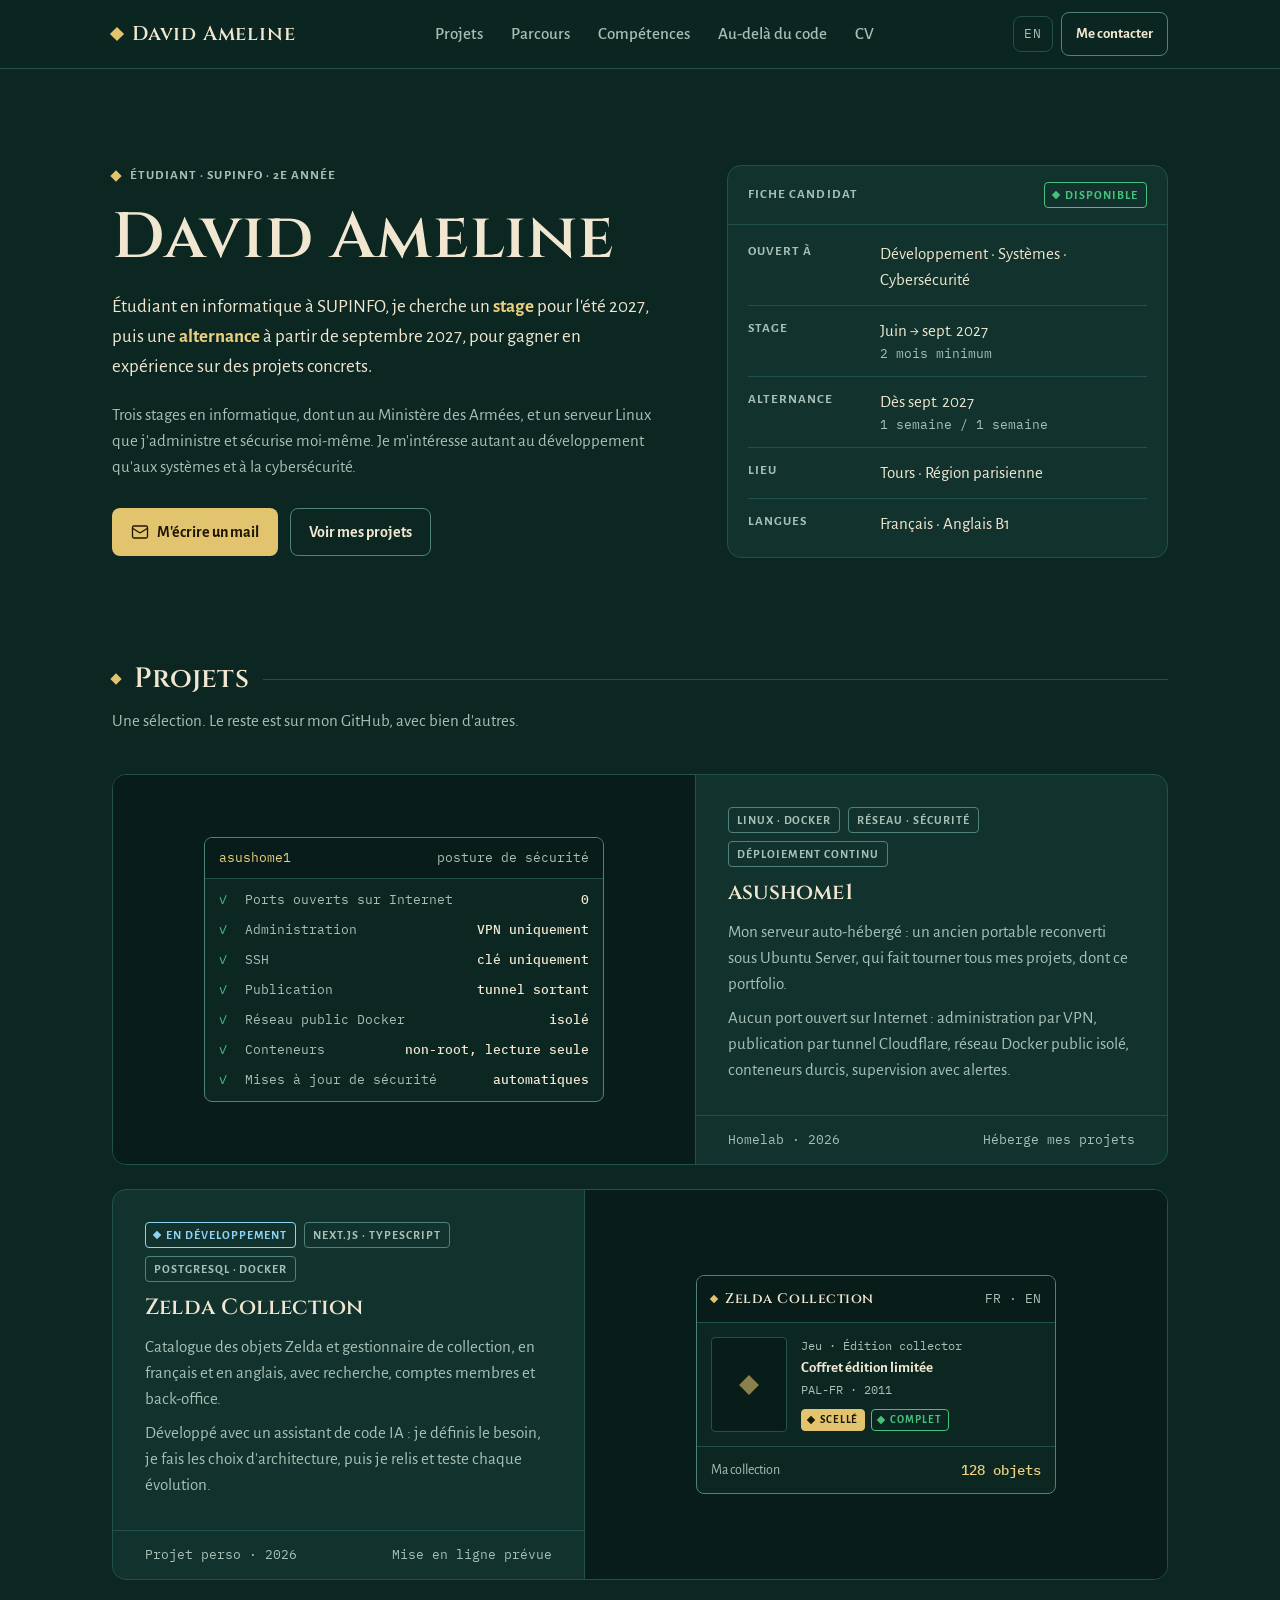
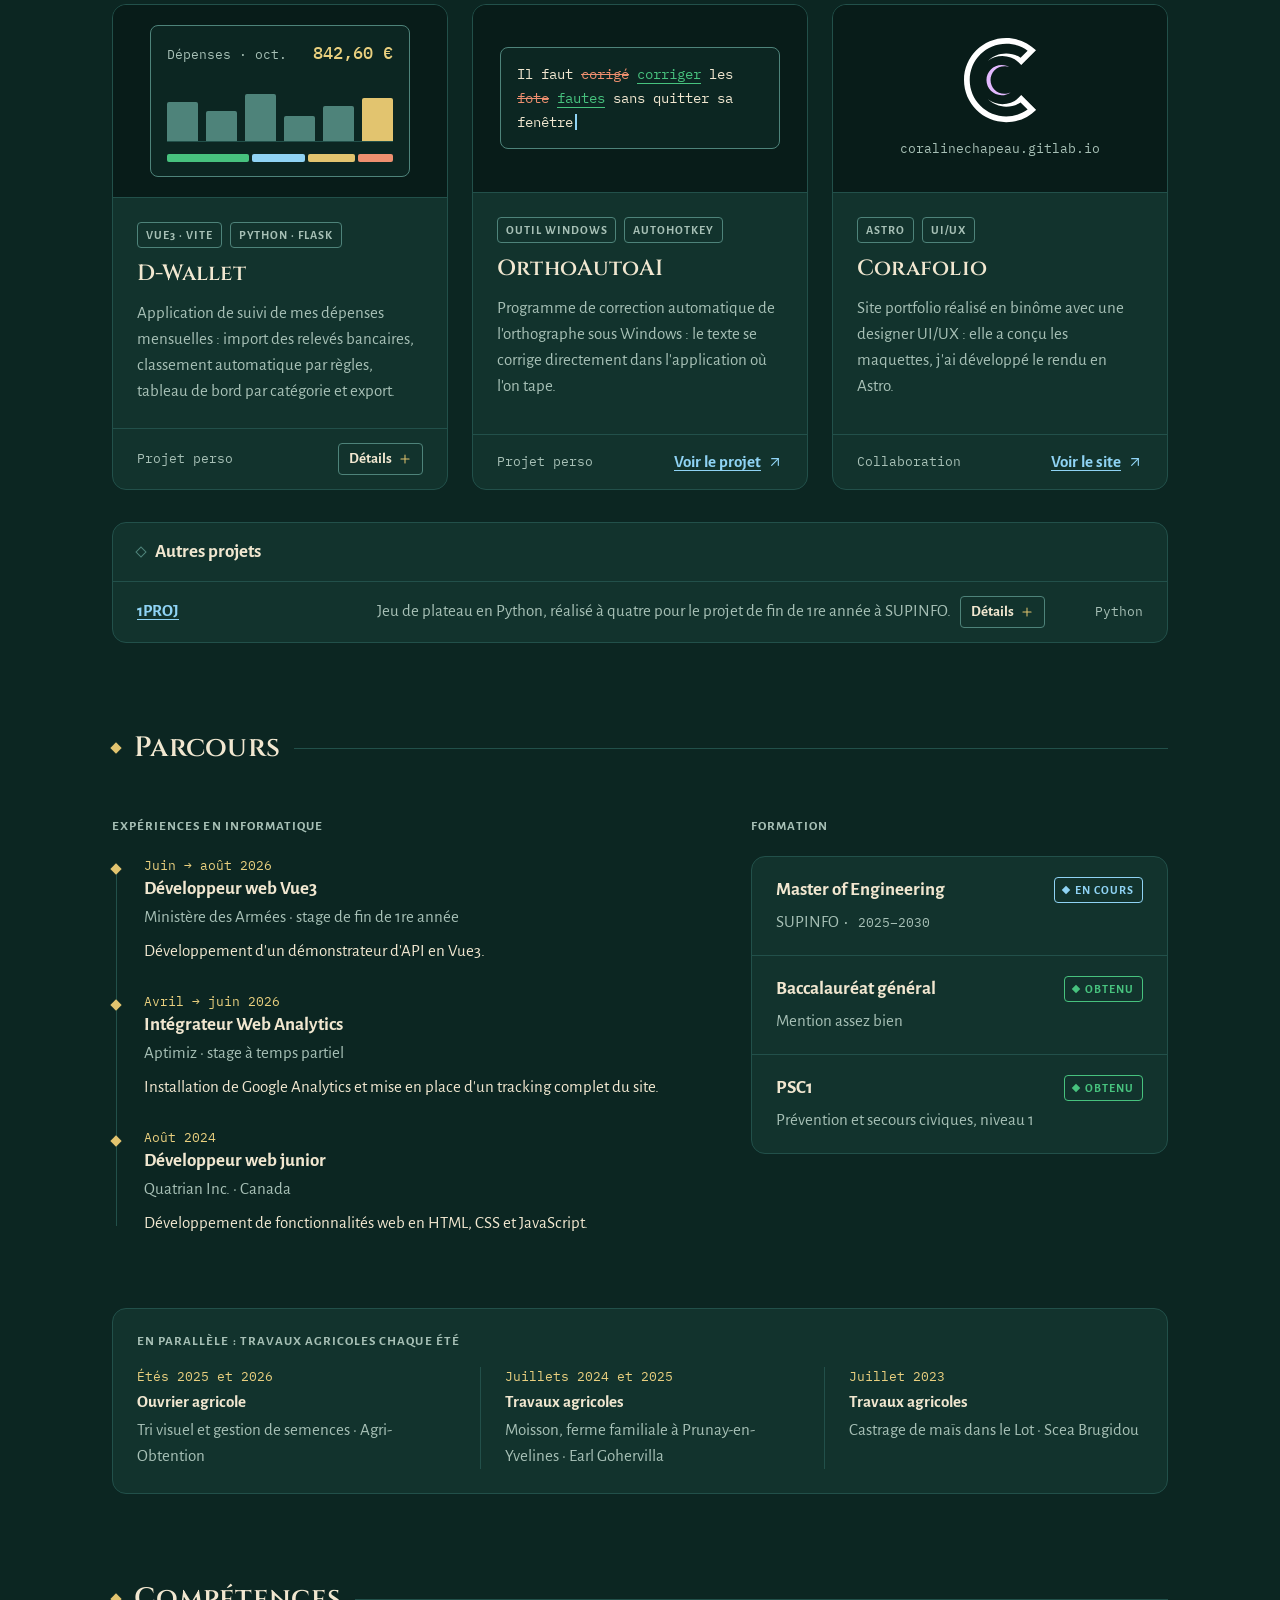
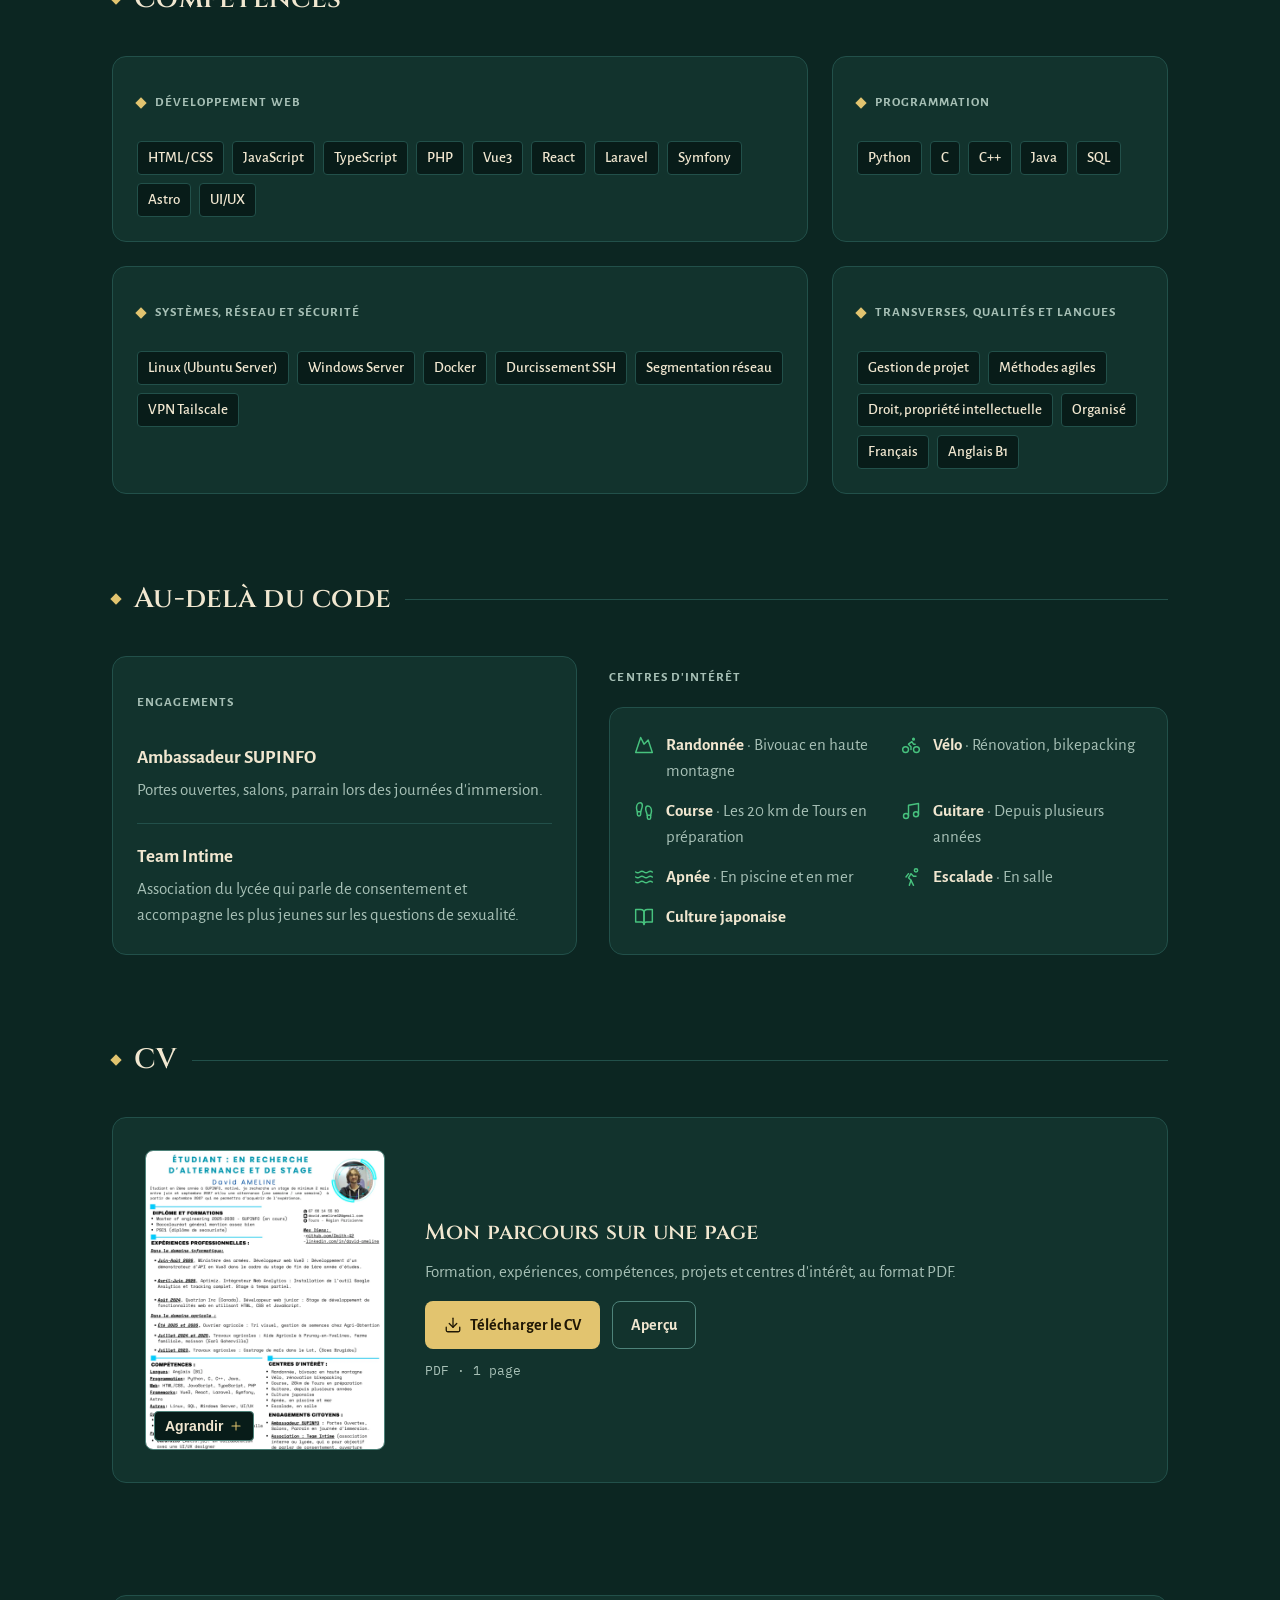
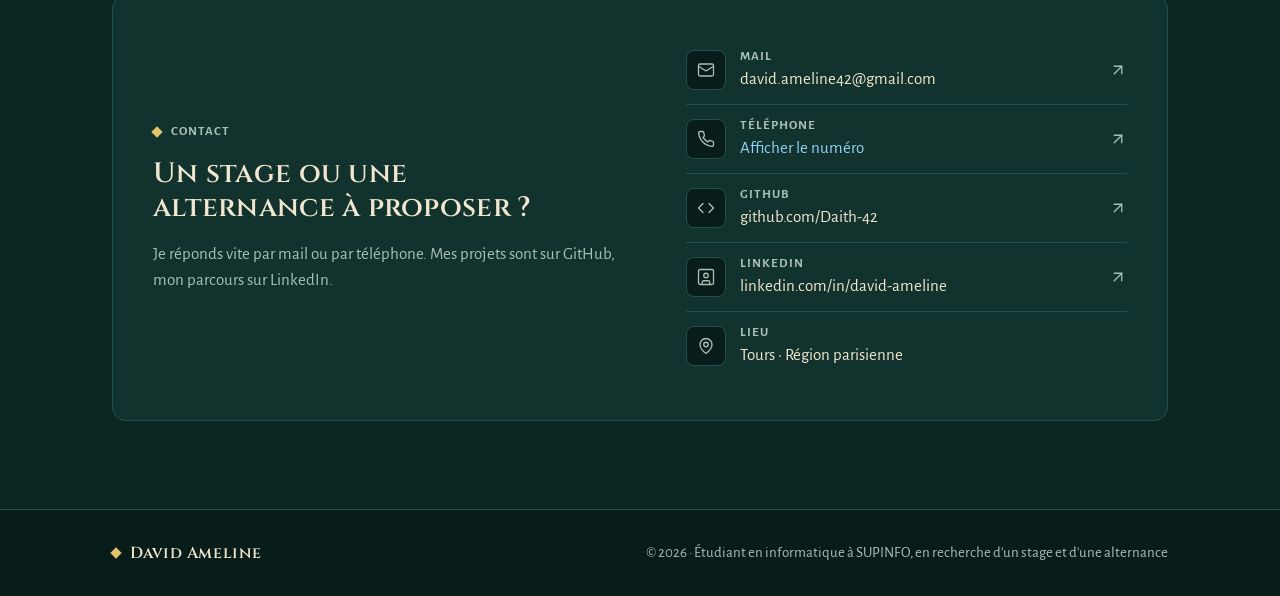
==== commit fbec681e: "correctif  compétences" ====
--- a/index.html
+++ b/index.html
@@ -471,13 +471,13 @@
           <div class="card card--wide">
             <h3 class="type-label muted"><span class="lozenge"></span>Systèmes, réseau et sécurité</h3>
             <div class="tags">
-              <span class="tag">Linux (Ubuntu Server)</span><span class="tag">Windows Server</span><span class="tag">Docker</span><span class="tag">Durcissement SSH</span><span class="tag">Pare-feu UFW / iptables</span><span class="tag">Segmentation réseau</span><span class="tag">VPN Tailscale</span><span class="tag">Cloudflare Tunnel · Zero Trust</span><span class="tag">DNS · DNSSEC · DMARC</span><span class="tag">Supervision et alertes</span><span class="tag">En-têtes de sécurité (CSP)</span>
+              <span class="tag">Linux (Ubuntu Server)</span><span class="tag">Windows Server</span><span class="tag">Docker</span><span class="tag">Durcissement SSH</span><span class="tag">Segmentation réseau</span><span class="tag">VPN Tailscale</span>
             </div>
           </div>
           <div class="card">
             <h3 class="type-label muted"><span class="lozenge"></span>Transverses, qualités et langues</h3>
             <div class="tags">
-              <span class="tag">Gestion de projet</span><span class="tag">Méthodes agiles</span><span class="tag">Droit, propriété intellectuelle</span><span class="tag">Déterminé</span><span class="tag">Organisé</span><span class="tag">Curieux</span><span class="tag">Français</span><span class="tag">Anglais B1</span>
+              <span class="tag">Gestion de projet</span><span class="tag">Méthodes agiles</span><span class="tag">Droit, propriété intellectuelle</span><span class="tag">Organisé</span><span class="tag">Français</span><span class="tag">Anglais B1</span>
             </div>
           </div>
         </div>
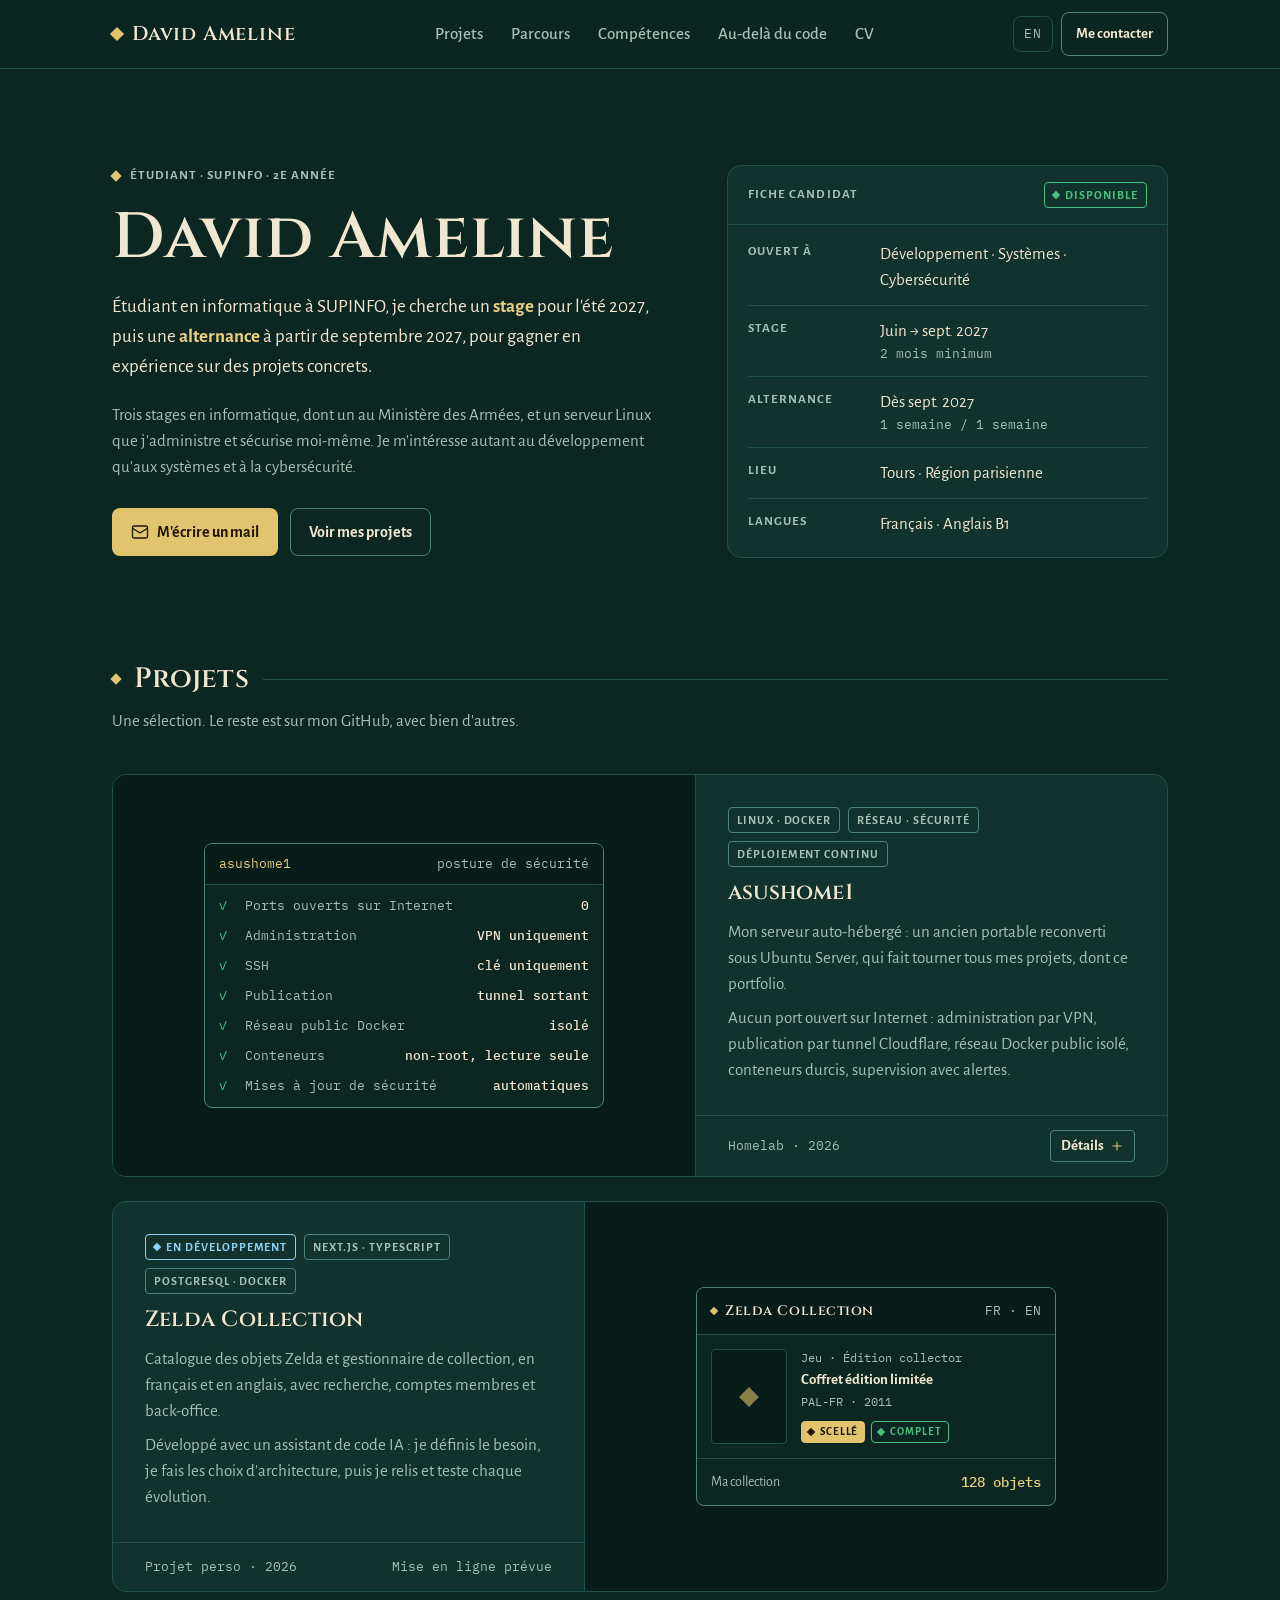
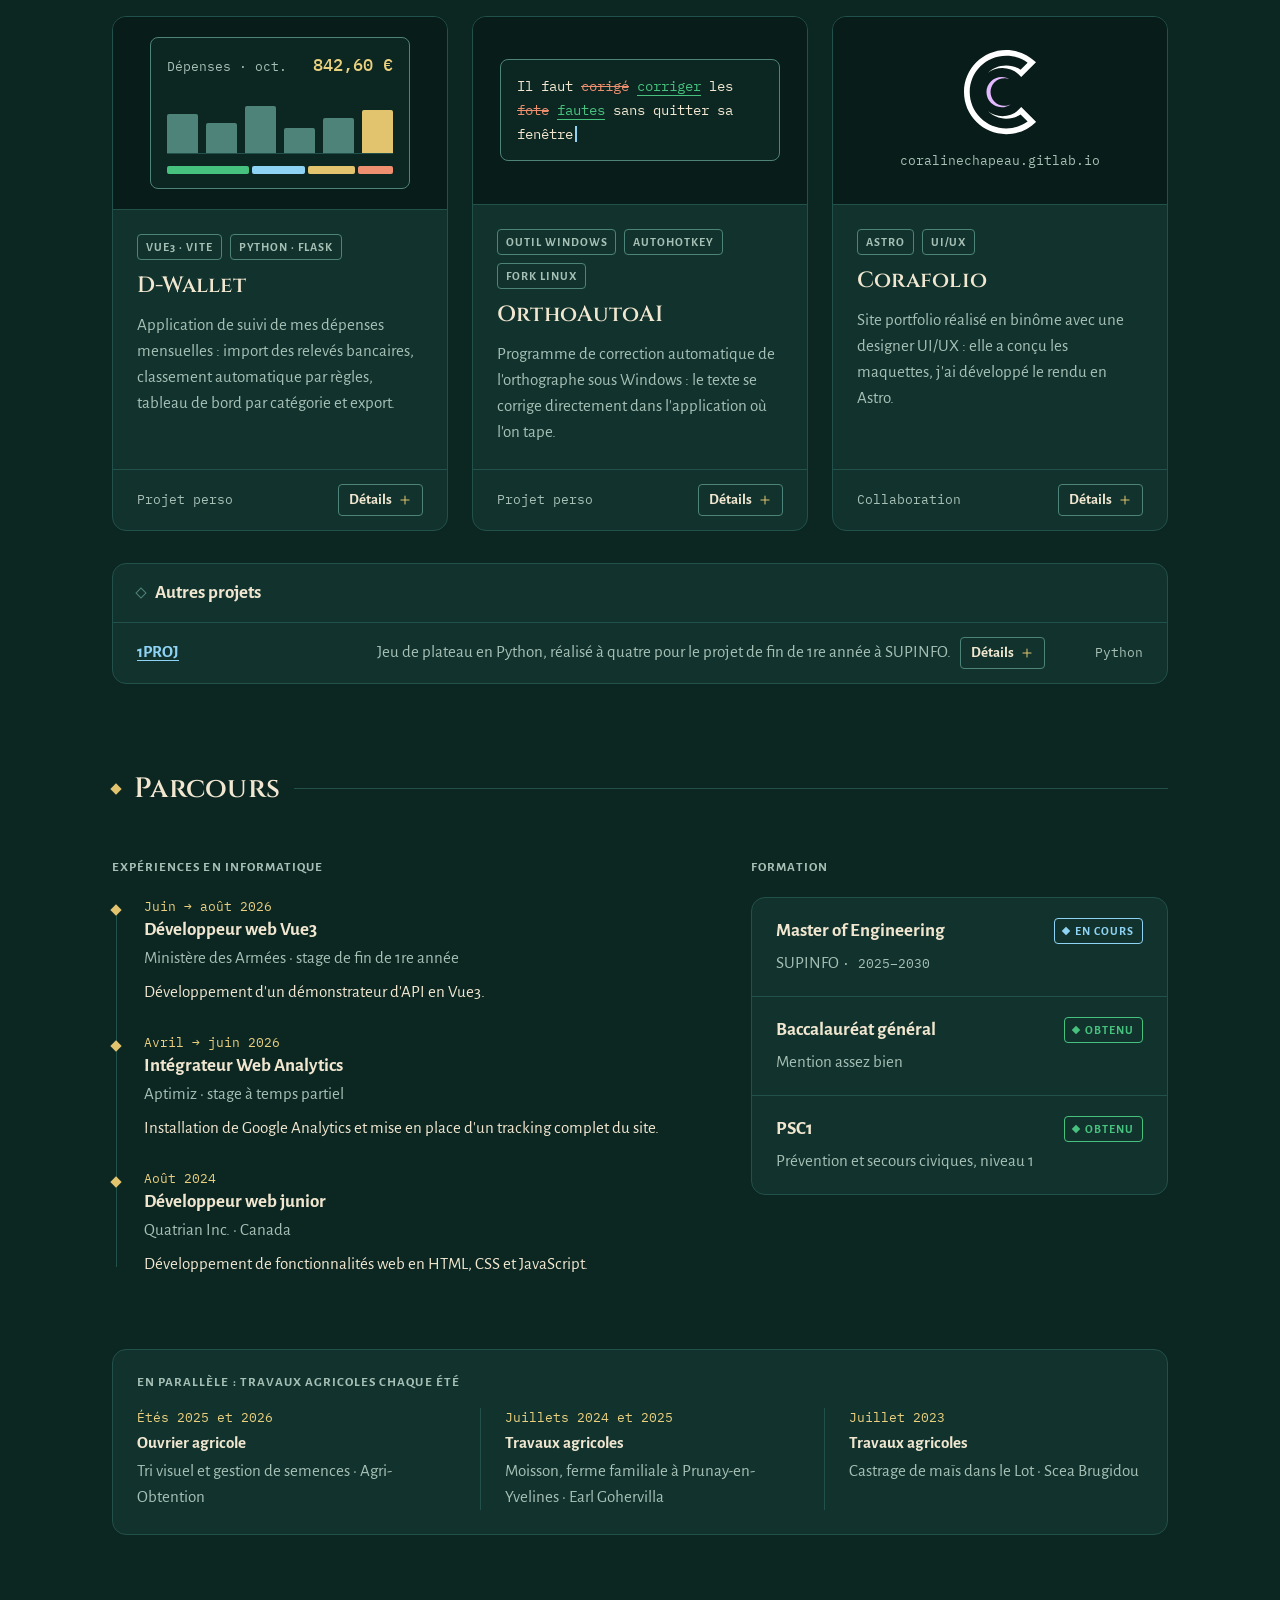
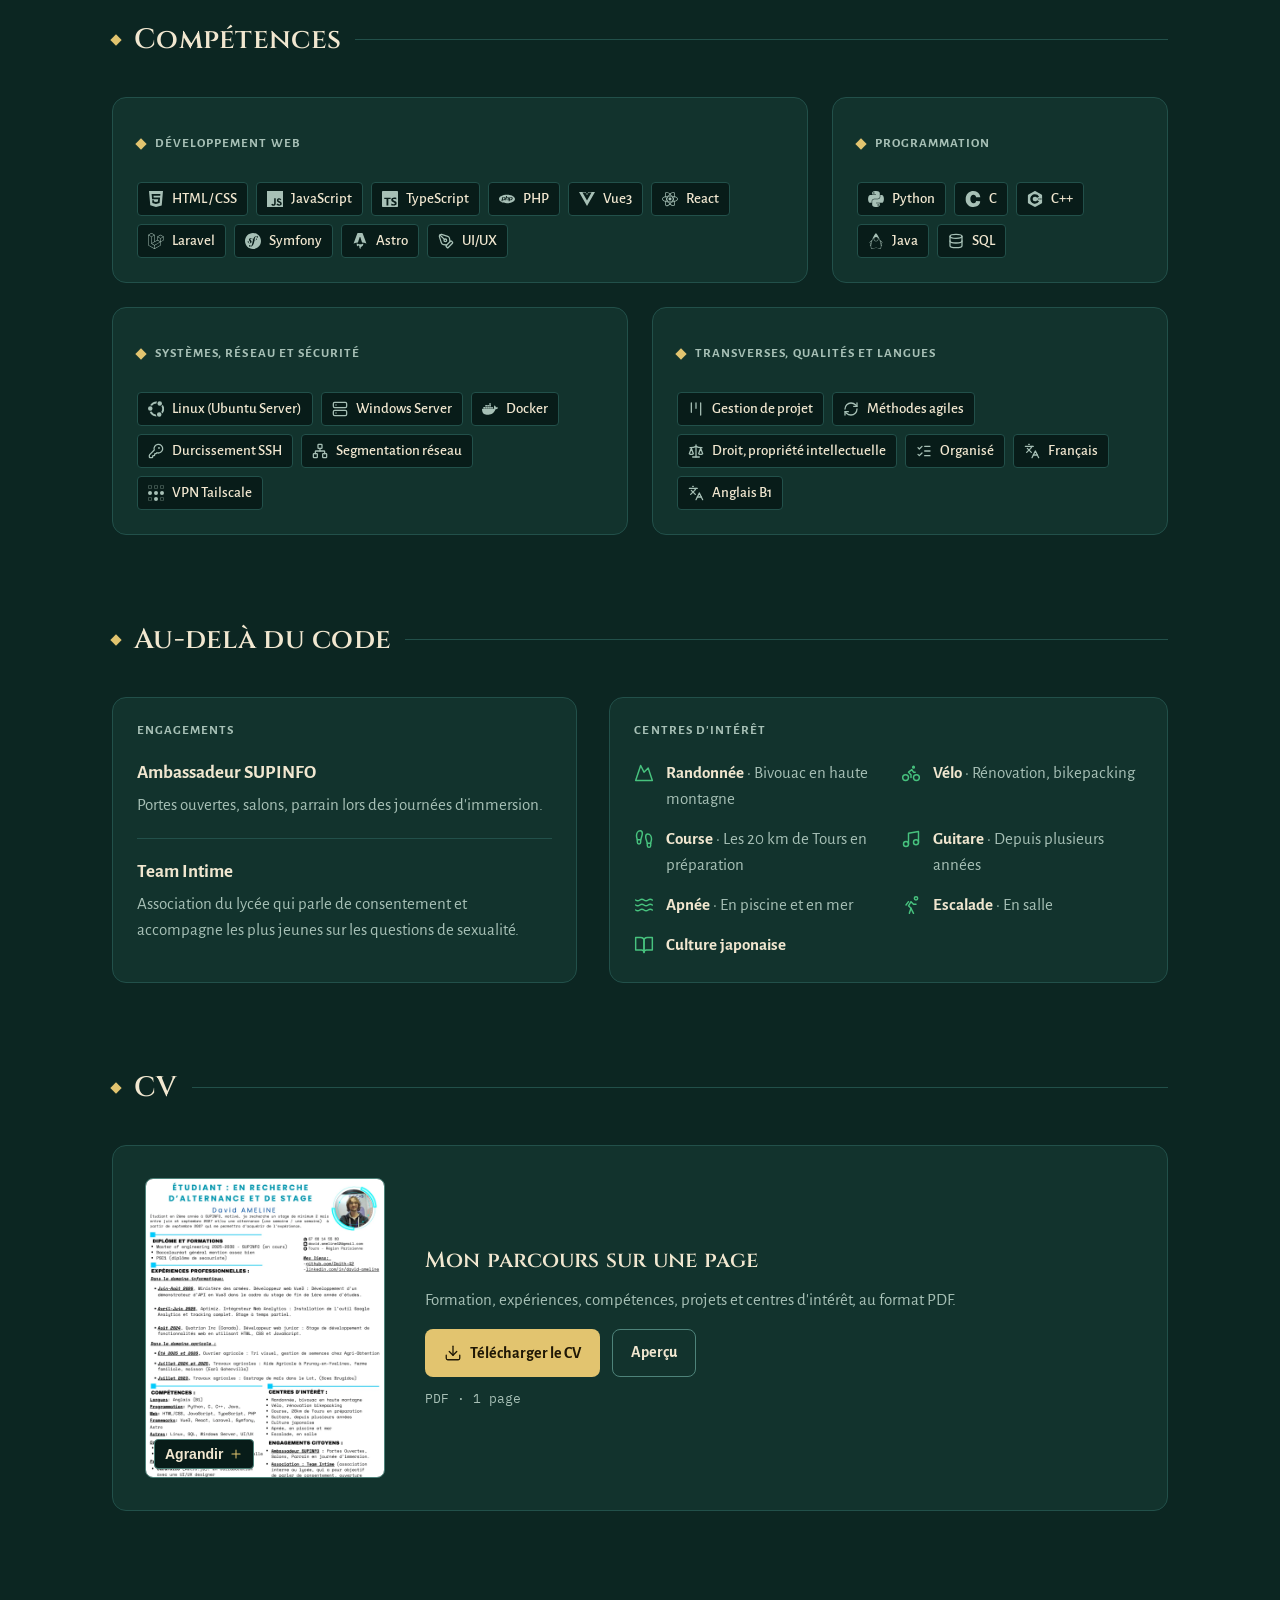
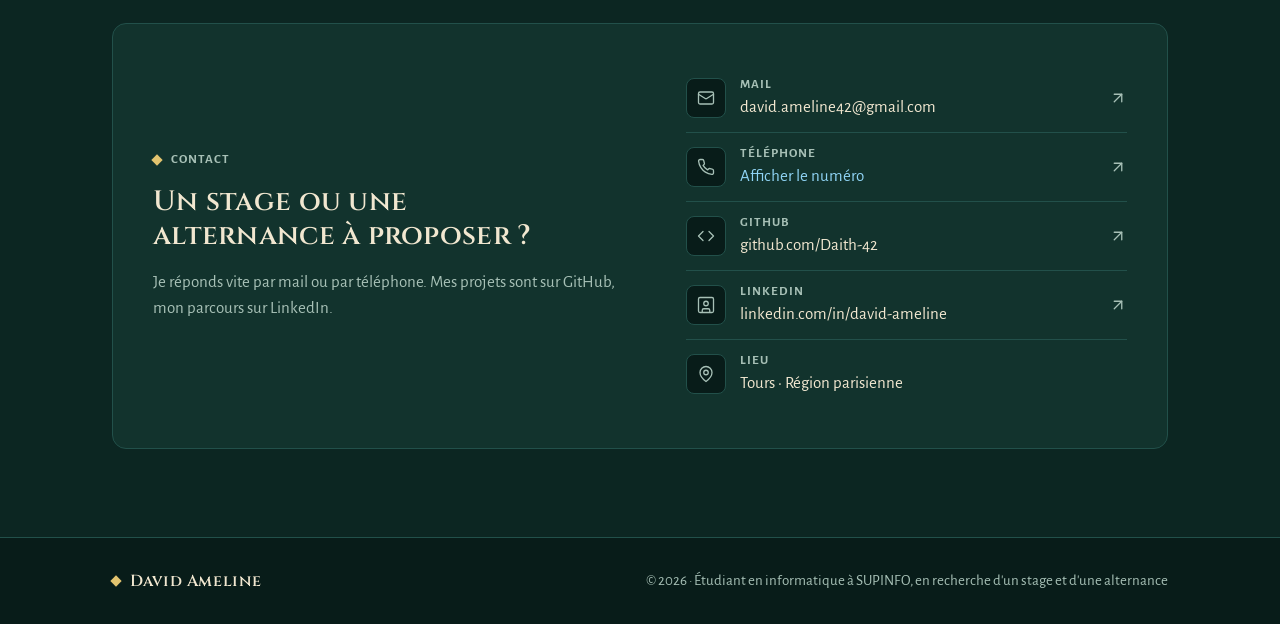
==== commit d050a17e: "fix retour utilisateur" ====
--- a/index.html
+++ b/index.html
@@ -73,7 +73,7 @@
   <link rel="preconnect" href="https://fonts.googleapis.com">
   <link rel="preconnect" href="https://fonts.gstatic.com" crossorigin>
   <link href="https://fonts.googleapis.com/css2?family=Alegreya+Sans:wght@400;500;700&family=Cinzel:wght@600&family=IBM+Plex+Mono:wght@400;500&display=swap" rel="stylesheet">
-  <link rel="stylesheet" href="styles.css?v=12f9e23f">
+  <link rel="stylesheet" href="styles.css?v=4623df1e">
 </head>
 <body>
   <a class="skip" href="#contenu">Aller au contenu</a>
@@ -96,6 +96,33 @@
       <symbol id="i-book" viewBox="0 0 24 24" fill="none" stroke="currentColor" stroke-width="1.75" stroke-linecap="round" stroke-linejoin="round"><path d="M2 3h6a4 4 0 0 1 4 4v14a3 3 0 0 0-3-3H2z"/><path d="M22 3h-6a4 4 0 0 0-4 4v14a3 3 0 0 1 3-3h7z"/></symbol>
       <symbol id="i-waves" viewBox="0 0 24 24" fill="none" stroke="currentColor" stroke-width="1.75" stroke-linecap="round" stroke-linejoin="round"><path d="M2 6c.6.5 1.2 1 2.5 1C7 7 7 5 9.5 5c2.6 0 2.4 2 5 2 2.5 0 2.5-2 5-2 1.3 0 1.9.5 2.5 1"/><path d="M2 12c.6.5 1.2 1 2.5 1 2.5 0 2.5-2 5-2 2.6 0 2.4 2 5 2 2.5 0 2.5-2 5-2 1.3 0 1.9.5 2.5 1"/><path d="M2 18c.6.5 1.2 1 2.5 1 2.5 0 2.5-2 5-2 2.6 0 2.4 2 5 2 2.5 0 2.5-2 5-2 1.3 0 1.9.5 2.5 1"/></symbol>
       <symbol id="i-climb" viewBox="0 0 24 24" fill="none" stroke="currentColor" stroke-width="1.75" stroke-linecap="round" stroke-linejoin="round"><path d="M18 6a2 2 0 1 0 0-4 2 2 0 0 0 0 4"/><path d="m10 22 2-6-3-3 3-5 3 3h3"/><path d="M6 12 9 8"/><path d="m15 22-3-6"/></symbol>
+      <!-- Pictogrammes des compétences : Simple Icons (CC0) et Lucide (ISC) -->
+      <symbol id="sk-html" viewBox="0 0 24 24"><path fill="currentColor" d="M1.5 0h21l-1.91 21.563L11.977 24l-8.564-2.438L1.5 0zm7.031 9.75l-.232-2.718 10.059.003.23-2.622L5.412 4.41l.698 8.01h9.126l-.326 3.426-2.91.804-2.955-.81-.188-2.11H6.248l.33 4.171L12 19.351l5.379-1.443.744-8.157H8.531z"/></symbol>
+      <symbol id="sk-js" viewBox="0 0 24 24"><path fill="currentColor" d="M0 0h24v24H0V0zm22.034 18.276c-.175-1.095-.888-2.015-3.003-2.873-.736-.345-1.554-.585-1.797-1.14-.091-.33-.105-.51-.046-.705.15-.646.915-.84 1.515-.66.39.12.75.42.976.9 1.034-.676 1.034-.676 1.755-1.125-.27-.42-.404-.601-.586-.78-.63-.705-1.469-1.065-2.834-1.034l-.705.089c-.676.165-1.32.525-1.71 1.005-1.14 1.291-.811 3.541.569 4.471 1.365 1.02 3.361 1.244 3.616 2.205.24 1.17-.87 1.545-1.966 1.41-.811-.18-1.26-.586-1.755-1.336l-1.83 1.051c.21.48.45.689.81 1.109 1.74 1.756 6.09 1.666 6.871-1.004.029-.09.24-.705.074-1.65l.046.067zm-8.983-7.245h-2.248c0 1.938-.009 3.864-.009 5.805 0 1.232.063 2.363-.138 2.711-.33.689-1.18.601-1.566.48-.396-.196-.597-.466-.83-.855-.063-.105-.11-.196-.127-.196l-1.825 1.125c.305.63.75 1.172 1.324 1.517.855.51 2.004.675 3.207.405.783-.226 1.458-.691 1.811-1.411.51-.93.402-2.07.397-3.346.012-2.054 0-4.109 0-6.179l.004-.056z"/></symbol>
+      <symbol id="sk-ts" viewBox="0 0 24 24"><path fill="currentColor" d="M1.125 0C.502 0 0 .502 0 1.125v21.75C0 23.498.502 24 1.125 24h21.75c.623 0 1.125-.502 1.125-1.125V1.125C24 .502 23.498 0 22.875 0zm17.363 9.75c.612 0 1.154.037 1.627.111a6.38 6.38 0 0 1 1.306.34v2.458a3.95 3.95 0 0 0-.643-.361 5.093 5.093 0 0 0-.717-.26 5.453 5.453 0 0 0-1.426-.2c-.3 0-.573.028-.819.086a2.1 2.1 0 0 0-.623.242c-.17.104-.3.229-.393.374a.888.888 0 0 0-.14.49c0 .196.053.373.156.529.104.156.252.304.443.444s.423.276.696.41c.273.135.582.274.926.416.47.197.892.407 1.266.628.374.222.695.473.963.753.268.279.472.598.614.957.142.359.214.776.214 1.253 0 .657-.125 1.21-.373 1.656a3.033 3.033 0 0 1-1.012 1.085 4.38 4.38 0 0 1-1.487.596c-.566.12-1.163.18-1.79.18a9.916 9.916 0 0 1-1.84-.164 5.544 5.544 0 0 1-1.512-.493v-2.63a5.033 5.033 0 0 0 3.237 1.2c.333 0 .624-.03.872-.09.249-.06.456-.144.623-.25.166-.108.29-.234.373-.38a1.023 1.023 0 0 0-.074-1.089 2.12 2.12 0 0 0-.537-.5 5.597 5.597 0 0 0-.807-.444 27.72 27.72 0 0 0-1.007-.436c-.918-.383-1.602-.852-2.053-1.405-.45-.553-.676-1.222-.676-2.005 0-.614.123-1.141.369-1.582.246-.441.58-.804 1.004-1.089a4.494 4.494 0 0 1 1.47-.629 7.536 7.536 0 0 1 1.77-.201zm-15.113.188h9.563v2.166H9.506v9.646H6.789v-9.646H3.375z"/></symbol>
+      <symbol id="sk-php" viewBox="0 0 24 24"><path fill="currentColor" d="M7.01 10.207h-.944l-.515 2.648h.838c.556 0 .97-.105 1.242-.314.272-.21.455-.559.55-1.049.092-.47.05-.802-.124-.995-.175-.193-.523-.29-1.047-.29zM12 5.688C5.373 5.688 0 8.514 0 12s5.373 6.313 12 6.313S24 15.486 24 12c0-3.486-5.373-6.312-12-6.312zm-3.26 7.451c-.261.25-.575.438-.917.551-.336.108-.765.164-1.285.164H5.357l-.327 1.681H3.652l1.23-6.326h2.65c.797 0 1.378.209 1.744.628.366.418.476 1.002.33 1.752a2.836 2.836 0 0 1-.305.847c-.143.255-.33.49-.561.703zm4.024.715l.543-2.799c.063-.318.039-.536-.068-.651-.107-.116-.336-.174-.687-.174H11.46l-.704 3.625H9.388l1.23-6.327h1.367l-.327 1.682h1.218c.767 0 1.295.134 1.586.401s.378.7.263 1.299l-.572 2.944h-1.389zm7.597-2.265a2.782 2.782 0 0 1-.305.847c-.143.255-.33.49-.561.703a2.44 2.44 0 0 1-.917.551c-.336.108-.765.164-1.286.164h-1.18l-.327 1.682h-1.378l1.23-6.326h2.649c.797 0 1.378.209 1.744.628.366.417.477 1.001.331 1.751zM17.766 10.207h-.943l-.516 2.648h.838c.557 0 .971-.105 1.242-.314.272-.21.455-.559.551-1.049.092-.47.049-.802-.125-.995s-.524-.29-1.047-.29z"/></symbol>
+      <symbol id="sk-vue" viewBox="0 0 24 24"><path fill="currentColor" d="M24,1.61H14.06L12,5.16,9.94,1.61H0L12,22.39ZM12,14.08,5.16,2.23H9.59L12,6.41l2.41-4.18h4.43Z"/></symbol>
+      <symbol id="sk-react" viewBox="0 0 24 24"><path fill="currentColor" d="M14.23 12.004a2.236 2.236 0 0 1-2.235 2.236 2.236 2.236 0 0 1-2.236-2.236 2.236 2.236 0 0 1 2.235-2.236 2.236 2.236 0 0 1 2.236 2.236zm2.648-10.69c-1.346 0-3.107.96-4.888 2.622-1.78-1.653-3.542-2.602-4.887-2.602-.41 0-.783.093-1.106.278-1.375.793-1.683 3.264-.973 6.365C1.98 8.917 0 10.42 0 12.004c0 1.59 1.99 3.097 5.043 4.03-.704 3.113-.39 5.588.988 6.38.32.187.69.275 1.102.275 1.345 0 3.107-.96 4.888-2.624 1.78 1.654 3.542 2.603 4.887 2.603.41 0 .783-.09 1.106-.275 1.374-.792 1.683-3.263.973-6.365C22.02 15.096 24 13.59 24 12.004c0-1.59-1.99-3.097-5.043-4.032.704-3.11.39-5.587-.988-6.38-.318-.184-.688-.277-1.092-.278zm-.005 1.09v.006c.225 0 .406.044.558.127.666.382.955 1.835.73 3.704-.054.46-.142.945-.25 1.44-.96-.236-2.006-.417-3.107-.534-.66-.905-1.345-1.727-2.035-2.447 1.592-1.48 3.087-2.292 4.105-2.295zm-9.77.02c1.012 0 2.514.808 4.11 2.28-.686.72-1.37 1.537-2.02 2.442-1.107.117-2.154.298-3.113.538-.112-.49-.195-.964-.254-1.42-.23-1.868.054-3.32.714-3.707.19-.09.4-.127.563-.132zm4.882 3.05c.455.468.91.992 1.36 1.564-.44-.02-.89-.034-1.345-.034-.46 0-.915.01-1.36.034.44-.572.895-1.096 1.345-1.565zM12 8.1c.74 0 1.477.034 2.202.093.406.582.802 1.203 1.183 1.86.372.64.71 1.29 1.018 1.946-.308.655-.646 1.31-1.013 1.95-.38.66-.773 1.288-1.18 1.87-.728.063-1.466.098-2.21.098-.74 0-1.477-.035-2.202-.093-.406-.582-.802-1.204-1.183-1.86-.372-.64-.71-1.29-1.018-1.946.303-.657.646-1.313 1.013-1.954.38-.66.773-1.286 1.18-1.868.728-.064 1.466-.098 2.21-.098zm-3.635.254c-.24.377-.48.763-.704 1.16-.225.39-.435.782-.635 1.174-.265-.656-.49-1.31-.676-1.947.64-.15 1.315-.283 2.015-.386zm7.26 0c.695.103 1.365.23 2.006.387-.18.632-.405 1.282-.66 1.933-.2-.39-.41-.783-.64-1.174-.225-.392-.465-.774-.705-1.146zm3.063.675c.484.15.944.317 1.375.498 1.732.74 2.852 1.708 2.852 2.476-.005.768-1.125 1.74-2.857 2.475-.42.18-.88.342-1.355.493-.28-.958-.646-1.956-1.1-2.98.45-1.017.81-2.01 1.085-2.964zm-13.395.004c.278.96.645 1.957 1.1 2.98-.45 1.017-.812 2.01-1.086 2.964-.484-.15-.944-.318-1.37-.5-1.732-.737-2.852-1.706-2.852-2.474 0-.768 1.12-1.742 2.852-2.476.42-.18.88-.342 1.356-.494zm11.678 4.28c.265.657.49 1.312.676 1.948-.64.157-1.316.29-2.016.39.24-.375.48-.762.705-1.158.225-.39.435-.788.636-1.18zm-9.945.02c.2.392.41.783.64 1.175.23.39.465.772.705 1.143-.695-.102-1.365-.23-2.006-.386.18-.63.406-1.282.66-1.933zM17.92 16.32c.112.493.2.968.254 1.423.23 1.868-.054 3.32-.714 3.708-.147.09-.338.128-.563.128-1.012 0-2.514-.807-4.11-2.28.686-.72 1.37-1.536 2.02-2.44 1.107-.118 2.154-.3 3.113-.54zm-11.83.01c.96.234 2.006.415 3.107.532.66.905 1.345 1.727 2.035 2.446-1.595 1.483-3.092 2.295-4.11 2.295-.22-.005-.406-.05-.553-.132-.666-.38-.955-1.834-.73-3.703.054-.46.142-.944.25-1.438zm4.56.64c.44.02.89.034 1.345.034.46 0 .915-.01 1.36-.034-.44.572-.895 1.095-1.345 1.565-.455-.47-.91-.993-1.36-1.565z"/></symbol>
+      <symbol id="sk-laravel" viewBox="0 0 24 24"><path fill="currentColor" d="M23.642 5.43a.364.364 0 01.014.1v5.149c0 .135-.073.26-.189.326l-4.323 2.49v4.934a.378.378 0 01-.188.326L9.93 23.949a.316.316 0 01-.066.027c-.008.002-.016.008-.024.01a.348.348 0 01-.192 0c-.011-.002-.02-.008-.03-.012-.02-.008-.042-.014-.062-.025L.533 18.755a.376.376 0 01-.189-.326V2.974c0-.033.005-.066.014-.098.003-.012.01-.02.014-.032a.369.369 0 01.023-.058c.004-.013.015-.022.023-.033l.033-.045c.012-.01.025-.018.037-.027.014-.012.027-.024.041-.034H.53L5.043.05a.375.375 0 01.375 0L9.93 2.647h.002c.015.01.027.021.04.033l.038.027c.013.014.02.03.033.045.008.011.02.021.025.033.01.02.017.038.024.058.003.011.01.021.013.032.01.031.014.064.014.098v9.652l3.76-2.164V5.527c0-.033.004-.066.013-.098.003-.01.01-.02.013-.032a.487.487 0 01.024-.059c.007-.012.018-.02.025-.033.012-.015.021-.03.033-.043.012-.012.025-.02.037-.028.014-.01.026-.023.041-.032h.001l4.513-2.598a.375.375 0 01.375 0l4.513 2.598c.016.01.027.021.042.031.012.01.025.018.036.028.013.014.022.03.034.044.008.012.019.021.024.033.011.02.018.04.024.06.006.01.012.021.015.032zm-.74 5.032V6.179l-1.578.908-2.182 1.256v4.283zm-4.51 7.75v-4.287l-2.147 1.225-6.126 3.498v4.325zM1.093 3.624v14.588l8.273 4.761v-4.325l-4.322-2.445-.002-.003H5.04c-.014-.01-.025-.021-.04-.031-.011-.01-.024-.018-.035-.027l-.001-.002c-.013-.012-.021-.025-.031-.04-.01-.011-.021-.022-.028-.036h-.002c-.008-.014-.013-.031-.02-.047-.006-.016-.014-.027-.018-.043a.49.49 0 01-.008-.057c-.002-.014-.006-.027-.006-.041V5.789l-2.18-1.257zM5.23.81L1.47 2.974l3.76 2.164 3.758-2.164zm1.956 13.505l2.182-1.256V3.624l-1.58.91-2.182 1.255v9.435zm11.581-10.95l-3.76 2.163 3.76 2.163 3.759-2.164zm-.376 4.978L16.21 7.087 14.63 6.18v4.283l2.182 1.256 1.58.908zm-8.65 9.654l5.514-3.148 2.756-1.572-3.757-2.163-4.323 2.489-3.941 2.27z"/></symbol>
+      <symbol id="sk-symfony" viewBox="0 0 24 24"><path fill="currentColor" d="M24 12c0 6.628-5.372 12-12 12S0 18.628 0 12 5.372 0 12 0s12 5.372 12 12zm-6.753-7.561c-1.22.042-2.283.715-3.075 1.644-.878 1.02-1.461 2.229-1.881 3.461-.753-.614-1.332-1.414-2.539-1.761-.966-.297-2.015-.105-2.813.514-.41.319-.71.757-.861 1.254-.36 1.176.381 2.225.719 2.6l.737.79c.15.154.519.56.339 1.138-.193.631-.951 1.037-1.732.799-.348-.106-.848-.366-.734-.73.045-.15.152-.263.21-.391.052-.11.077-.194.095-.242.141-.465-.053-1.07-.551-1.223-.465-.143-.939-.03-1.125.566-.209.68.117 1.913 1.86 2.449 2.04.628 3.765-.484 4.009-1.932.153-.907-.255-1.582-1.006-2.447l-.612-.677c-.371-.37-.497-1.002-.114-1.485.324-.409.785-.584 1.539-.379 1.103.3 1.594 1.063 2.412 1.68-.338 1.11-.56 2.223-.759 3.222l-.123.746c-.585 3.07-1.033 4.757-2.194 5.726-.234.166-.57.416-1.073.434-.266.005-.352-.176-.355-.257-.006-.184.15-.271.255-.353.154-.083.39-.224.372-.674-.016-.532-.456-.994-1.094-.973-.477.017-1.203.465-1.176 1.286.028.85.819 1.485 2.012 1.444.638-.021 2.062-.281 3.464-1.949 1.633-1.911 2.09-4.101 2.434-5.706l.383-2.116c.213.024.441.042.69.048 2.032.044 3.049-1.01 3.064-1.776.01-.464-.304-.921-.744-.91-.386.009-.718.278-.806.654-.094.428.646.813.068 1.189-.41.266-1.146.452-2.184.3l.188-1.042c.386-1.976.859-4.407 2.661-4.467.132-.007.612.006.623.323.003.105-.022.134-.147.375-.115.155-.174.345-.168.537.017.504.4.836.957.816.743-.023.955-.748.945-1.119-.032-.874-.952-1.424-2.17-1.386z"/></symbol>
+      <symbol id="sk-astro" viewBox="0 0 24 24"><path fill="currentColor" d="M8.358 20.162c-1.186-1.07-1.532-3.316-1.038-4.944.856 1.026 2.043 1.352 3.272 1.535 1.897.283 3.76.177 5.522-.678.202-.098.388-.229.608-.36.166.473.209.95.151 1.437-.14 1.185-.738 2.1-1.688 2.794-.38.277-.782.525-1.175.787-1.205.804-1.531 1.747-1.078 3.119l.044.148a3.158 3.158 0 0 1-1.407-1.188 3.31 3.31 0 0 1-.544-1.815c-.004-.32-.004-.642-.048-.958-.106-.769-.472-1.113-1.161-1.133-.707-.02-1.267.411-1.415 1.09-.012.053-.028.104-.045.165h.002zm-5.961-4.445s3.24-1.575 6.49-1.575l2.451-7.565c.092-.366.36-.614.662-.614.302 0 .57.248.662.614l2.45 7.565c3.85 0 6.491 1.575 6.491 1.575L16.088.727C15.93.285 15.663 0 15.303 0H8.697c-.36 0-.615.285-.784.727l-5.516 14.99z"/></symbol>
+      <symbol id="sk-uiux" viewBox="0 0 24 24"><g fill="none" stroke="currentColor" stroke-width="1.9" stroke-linecap="round" stroke-linejoin="round"><path d="m18 13-.654-4.736a4 4 0 00-2.756-3.266l-9.163-2.9a2 2 0 00-2.017.493l-.82.819a2 2 0 00-.492 2.017l2.9 9.163a4 4 0 003.266 2.756L13 18"/><path d="M18.648 12.352a1.205 1.205 0 011.704 0l1.296 1.296a1.205 1.205 0 010 1.704l-6.296 6.296a1.205 1.205 0 01-1.704 0l-1.296-1.296a1.205 1.205 0 010-1.704z"/><path d="m3 3 6.586 6.586"/><circle cx="11" cy="11" r="2"/></g></symbol>
+      <symbol id="sk-python" viewBox="0 0 24 24"><path fill="currentColor" d="M11.858 0c-.978.005-1.913.088-2.736.234C6.7.662 6.26 1.558 6.26 3.21v2.182h5.725v.727H4.111c-1.664 0-3.121 1-3.577 2.903-.526 2.181-.549 3.542 0 5.82.407 1.694 1.379 2.902 3.043 2.902h1.969v-2.616c0-1.89 1.635-3.557 3.576-3.557h5.72c1.591 0 2.862-1.31 2.862-2.91v-5.45c0-1.553-1.309-2.718-2.863-2.977A18 18 0 0 0 11.858 0M8.762 1.755c.591 0 1.074.491 1.074 1.095 0 .601-.483 1.087-1.074 1.087A1.08 1.08 0 0 1 7.688 2.85c0-.604.48-1.095 1.074-1.095m9.656 4.364v2.543c0 1.971-1.671 3.63-3.577 3.63H9.122c-1.566 0-2.862 1.34-2.862 2.91v5.452c0 1.551 1.349 2.464 2.862 2.91 1.813.532 3.55.628 5.72 0 1.44-.418 2.862-1.258 2.862-2.91V18.47h-5.719v-.727h8.582c1.664 0 2.284-1.16 2.862-2.903.598-1.793.573-3.518 0-5.819-.41-1.656-1.196-2.903-2.862-2.903zm-3.216 13.807a1.08 1.08 0 0 1 1.074 1.088c0 .604-.48 1.094-1.074 1.094-.592 0-1.075-.49-1.075-1.094 0-.601.483-1.088 1.075-1.088"/></symbol>
+      <symbol id="sk-c" viewBox="0 0 24 24"><path fill="currentColor" d="M16.5921 9.1962s-.354-3.298-3.627-3.39c-3.2741-.09-4.9552 2.474-4.9552 6.14 0 3.6651 1.858 6.5972 5.0451 6.5972 3.184 0 3.5381-3.665 3.5381-3.665l6.1041.365s.36 3.31-2.196 5.836c-2.552 2.5241-5.6901 2.9371-7.8762 2.9201-2.19-.017-5.2261.034-8.1602-2.97-2.938-3.0101-3.436-5.9302-3.436-8.8002 0-2.8701.556-6.6702 4.047-9.5502C7.444.72 9.849 0 12.254 0c10.0422 0 10.7172 9.2602 10.7172 9.2602z"/></symbol>
+      <symbol id="sk-cpp" viewBox="0 0 24 24"><path fill="currentColor" d="M22.394 6c-.167-.29-.398-.543-.652-.69L12.926.22c-.509-.294-1.34-.294-1.848 0L2.26 5.31c-.508.293-.923 1.013-.923 1.6v10.18c0 .294.104.62.271.91.167.29.398.543.652.69l8.816 5.09c.508.293 1.34.293 1.848 0l8.816-5.09c.254-.147.485-.4.652-.69.167-.29.27-.616.27-.91V6.91c.003-.294-.1-.62-.268-.91zM12 19.11c-3.92 0-7.109-3.19-7.109-7.11 0-3.92 3.19-7.11 7.11-7.11a7.133 7.133 0 016.156 3.553l-3.076 1.78a3.567 3.567 0 00-3.08-1.78A3.56 3.56 0 008.444 12 3.56 3.56 0 0012 15.555a3.57 3.57 0 003.08-1.778l3.078 1.78A7.135 7.135 0 0112 19.11zm7.11-6.715h-.79v.79h-.79v-.79h-.79v-.79h.79v-.79h.79v.79h.79zm2.962 0h-.79v.79h-.79v-.79h-.79v-.79h.79v-.79h.79v.79h.79z"/></symbol>
+      <symbol id="sk-java" viewBox="0 0 24 24"><path fill="currentColor" d="M11.915 0 11.7.215C9.515 2.4 7.47 6.39 6.046 10.483c-1.064 1.024-3.633 2.81-3.711 3.551-.093.87 1.746 2.611 1.55 3.235-.198.625-1.304 1.408-1.014 1.939.1.188.823.011 1.277-.491a13.389 13.389 0 0 0-.017 2.14c.076.906.27 1.668.643 2.232.372.563.956.911 1.667.911.397 0 .727-.114 1.024-.264.298-.149.571-.33.91-.5.68-.34 1.634-.666 3.53-.604 1.903.062 2.872.39 3.559.704.687.314 1.15.664 1.925.664.767 0 1.395-.336 1.807-.9.412-.563.631-1.33.72-2.24.06-.623.055-1.32 0-2.066.454.45 1.117.604 1.213.424.29-.53-.816-1.314-1.013-1.937-.198-.624 1.642-2.366 1.549-3.236-.08-.748-2.707-2.568-3.748-3.586C16.428 6.374 14.308 2.394 12.13.215zm.175 6.038a2.95 2.95 0 0 1 2.943 2.942 2.95 2.95 0 0 1-2.943 2.943A2.95 2.95 0 0 1 9.148 8.98a2.95 2.95 0 0 1 2.942-2.942zM8.685 7.983a3.515 3.515 0 0 0-.145.997c0 1.951 1.6 3.55 3.55 3.55 1.95 0 3.55-1.598 3.55-3.55 0-.329-.046-.648-.132-.951.334.095.64.208.915.336a42.699 42.699 0 0 1 2.042 5.829c.678 2.545 1.01 4.92.846 6.607-.082.844-.29 1.51-.606 1.94-.315.431-.713.651-1.315.651-.593 0-.932-.27-1.673-.61-.741-.338-1.825-.694-3.792-.758-1.974-.064-3.073.293-3.821.669-.375.188-.659.373-.911.5s-.466.2-.752.2c-.53 0-.876-.209-1.16-.64-.285-.43-.474-1.101-.545-1.948-.141-1.693.176-4.069.823-6.614a43.155 43.155 0 0 1 1.934-5.783c.348-.167.749-.31 1.192-.425zm-3.382 4.362a.216.216 0 0 1 .13.031c-.166.56-.323 1.116-.463 1.665a33.849 33.849 0 0 0-.547 2.555 3.9 3.9 0 0 0-.2-.39c-.58-1.012-.914-1.642-1.16-2.08.315-.24 1.679-1.755 2.24-1.781zm13.394.01c.562.027 1.926 1.543 2.24 1.783-.246.438-.58 1.068-1.16 2.08a4.428 4.428 0 0 0-.163.309 32.354 32.354 0 0 0-.562-2.49 40.579 40.579 0 0 0-.482-1.652.216.216 0 0 1 .127-.03z"/></symbol>
+      <symbol id="sk-sql" viewBox="0 0 24 24"><g fill="none" stroke="currentColor" stroke-width="1.9" stroke-linecap="round" stroke-linejoin="round"><ellipse cx="12" cy="5" rx="9" ry="3"/><path d="M3 5V19A9 3 0 0 0 21 19V5"/><path d="M3 12A9 3 0 0 0 21 12"/></g></symbol>
+      <symbol id="sk-ubuntu" viewBox="0 0 24 24"><path fill="currentColor" d="M17.61.455a3.41 3.41 0 0 0-3.41 3.41 3.41 3.41 0 0 0 3.41 3.41 3.41 3.41 0 0 0 3.41-3.41 3.41 3.41 0 0 0-3.41-3.41zM12.92.8C8.923.777 5.137 2.941 3.148 6.451a4.5 4.5 0 0 1 .26-.007 4.92 4.92 0 0 1 2.585.737A8.316 8.316 0 0 1 12.688 3.6 4.944 4.944 0 0 1 13.723.834 11.008 11.008 0 0 0 12.92.8zm9.226 4.994a4.915 4.915 0 0 1-1.918 2.246 8.36 8.36 0 0 1-.273 8.303 4.89 4.89 0 0 1 1.632 2.54 11.156 11.156 0 0 0 .559-13.089zM3.41 7.932A3.41 3.41 0 0 0 0 11.342a3.41 3.41 0 0 0 3.41 3.409 3.41 3.41 0 0 0 3.41-3.41 3.41 3.41 0 0 0-3.41-3.41zm2.027 7.866a4.908 4.908 0 0 1-2.915.358 11.1 11.1 0 0 0 7.991 6.698 11.234 11.234 0 0 0 2.422.249 4.879 4.879 0 0 1-.999-2.85 8.484 8.484 0 0 1-.836-.136 8.304 8.304 0 0 1-5.663-4.32zm11.405.928a3.41 3.41 0 0 0-3.41 3.41 3.41 3.41 0 0 0 3.41 3.41 3.41 3.41 0 0 0 3.41-3.41 3.41 3.41 0 0 0-3.41-3.41z"/></symbol>
+      <symbol id="sk-server" viewBox="0 0 24 24"><g fill="none" stroke="currentColor" stroke-width="1.9" stroke-linecap="round" stroke-linejoin="round"><rect width="20" height="8" x="2" y="2" rx="2" ry="2"/><rect width="20" height="8" x="2" y="14" rx="2" ry="2"/><line x1="6" x2="6.01" y1="6" y2="6"/><line x1="6" x2="6.01" y1="18" y2="18"/></g></symbol>
+      <symbol id="sk-docker" viewBox="0 0 24 24"><path fill="currentColor" d="M13.983 11.078h2.119a.186.186 0 00.186-.185V9.006a.186.186 0 00-.186-.186h-2.119a.185.185 0 00-.185.185v1.888c0 .102.083.185.185.185m-2.954-5.43h2.118a.186.186 0 00.186-.186V3.574a.186.186 0 00-.186-.185h-2.118a.185.185 0 00-.185.185v1.888c0 .102.082.185.185.185m0 2.716h2.118a.187.187 0 00.186-.186V6.29a.186.186 0 00-.186-.185h-2.118a.185.185 0 00-.185.185v1.887c0 .102.082.185.185.186m-2.93 0h2.12a.186.186 0 00.184-.186V6.29a.185.185 0 00-.185-.185H8.1a.185.185 0 00-.185.185v1.887c0 .102.083.185.185.186m-2.964 0h2.119a.186.186 0 00.185-.186V6.29a.185.185 0 00-.185-.185H5.136a.186.186 0 00-.186.185v1.887c0 .102.084.185.186.186m5.893 2.715h2.118a.186.186 0 00.186-.185V9.006a.186.186 0 00-.186-.186h-2.118a.185.185 0 00-.185.185v1.888c0 .102.082.185.185.185m-2.93 0h2.12a.185.185 0 00.184-.185V9.006a.185.185 0 00-.184-.186h-2.12a.185.185 0 00-.184.185v1.888c0 .102.083.185.185.185m-2.964 0h2.119a.185.185 0 00.185-.185V9.006a.185.185 0 00-.184-.186h-2.12a.186.186 0 00-.186.186v1.887c0 .102.084.185.186.185m-2.92 0h2.12a.185.185 0 00.184-.185V9.006a.185.185 0 00-.184-.186h-2.12a.185.185 0 00-.184.185v1.888c0 .102.082.185.185.185M23.763 9.89c-.065-.051-.672-.51-1.954-.51-.338.001-.676.03-1.01.087-.248-1.7-1.653-2.53-1.716-2.566l-.344-.199-.226.327c-.284.438-.49.922-.612 1.43-.23.97-.09 1.882.403 2.661-.595.332-1.55.413-1.744.42H.751a.751.751 0 00-.75.748 11.376 11.376 0 00.692 4.062c.545 1.428 1.355 2.48 2.41 3.124 1.18.723 3.1 1.137 5.275 1.137.983.003 1.963-.086 2.93-.266a12.248 12.248 0 003.823-1.389c.98-.567 1.86-1.288 2.61-2.136 1.252-1.418 1.998-2.997 2.553-4.4h.221c1.372 0 2.215-.549 2.68-1.009.309-.293.55-.65.707-1.046l.098-.288Z"/></symbol>
+      <symbol id="sk-ssh" viewBox="0 0 24 24"><g fill="none" stroke="currentColor" stroke-width="1.9" stroke-linecap="round" stroke-linejoin="round"><path d="M2.586 17.414A2 2 0 0 0 2 18.828V21a1 1 0 0 0 1 1h3a1 1 0 0 0 1-1v-1a1 1 0 0 1 1-1h1a1 1 0 0 0 1-1v-1a1 1 0 0 1 1-1h.172a2 2 0 0 0 1.414-.586l.814-.814a6.5 6.5 0 1 0-4-4z"/><circle cx="16.5" cy="7.5" r=".5"/></g></symbol>
+      <symbol id="sk-network" viewBox="0 0 24 24"><g fill="none" stroke="currentColor" stroke-width="1.9" stroke-linecap="round" stroke-linejoin="round"><rect x="16" y="16" width="6" height="6" rx="1"/><rect x="2" y="16" width="6" height="6" rx="1"/><rect x="9" y="2" width="6" height="6" rx="1"/><path d="M5 16v-3a1 1 0 0 1 1-1h12a1 1 0 0 1 1 1v3"/><path d="M12 12V8"/></g></symbol>
+      <symbol id="sk-tailscale" viewBox="0 0 24 24"><path fill="currentColor" d="M24 12a3 3 0 1 1-6 0 3 3 0 0 1 6 0zm-9 9a3 3 0 1 1-6 0 3 3 0 0 1 6 0zm0-9a3 3 0 1 1-6 0 3 3 0 0 1 6 0zm6-6a3 3 0 1 1 0-6 3 3 0 0 1 0 6zm0-.5a2.5 2.5 0 1 0 0-5 2.5 2.5 0 0 0 0 5zM3 24a3 3 0 1 1 0-6 3 3 0 0 1 0 6zm0-.5a2.5 2.5 0 1 0 0-5 2.5 2.5 0 0 0 0 5zm18 .5a3 3 0 1 1 0-6 3 3 0 0 1 0 6zm0-.5a2.5 2.5 0 1 0 0-5 2.5 2.5 0 0 0 0 5zM6 12a3 3 0 1 1-6 0 3 3 0 0 1 6 0zm9-9a3 3 0 1 1-6 0 3 3 0 0 1 6 0zm-3 2.5a2.5 2.5 0 1 0 0-5 2.5 2.5 0 0 0 0 5zM6 3a3 3 0 1 1-6 0 3 3 0 0 1 6 0zM3 5.5a2.5 2.5 0 1 0 0-5 2.5 2.5 0 0 0 0 5z"/></symbol>
+      <symbol id="sk-project" viewBox="0 0 24 24"><g fill="none" stroke="currentColor" stroke-width="1.9" stroke-linecap="round" stroke-linejoin="round"><path d="M5 3v14"/><path d="M12 3v8"/><path d="M19 3v18"/></g></symbol>
+      <symbol id="sk-agile" viewBox="0 0 24 24"><g fill="none" stroke="currentColor" stroke-width="1.9" stroke-linecap="round" stroke-linejoin="round"><path d="M3 12a9 9 0 0 1 9-9 9.75 9.75 0 0 1 6.74 2.74L21 8"/><path d="M21 3v5h-5"/><path d="M21 12a9 9 0 0 1-9 9 9.75 9.75 0 0 1-6.74-2.74L3 16"/><path d="M8 16H3v5"/></g></symbol>
+      <symbol id="sk-law" viewBox="0 0 24 24"><g fill="none" stroke="currentColor" stroke-width="1.9" stroke-linecap="round" stroke-linejoin="round"><path d="M12 3v18"/><path d="m19 8 3 8a5 5 0 0 1-6 0zV7"/><path d="M3 7h1a17 17 0 0 0 8-2 17 17 0 0 0 8 2h1"/><path d="m5 8 3 8a5 5 0 0 1-6 0zV7"/><path d="M7 21h10"/></g></symbol>
+      <symbol id="sk-organised" viewBox="0 0 24 24"><g fill="none" stroke="currentColor" stroke-width="1.9" stroke-linecap="round" stroke-linejoin="round"><path d="M13 5h8"/><path d="M13 12h8"/><path d="M13 19h8"/><path d="m3 17 2 2 4-4"/><path d="m3 7 2 2 4-4"/></g></symbol>
+      <symbol id="sk-lang" viewBox="0 0 24 24"><g fill="none" stroke="currentColor" stroke-width="1.9" stroke-linecap="round" stroke-linejoin="round"><path d="m5 8 6 6"/><path d="m4 14 6-6 2-3"/><path d="M2 5h12"/><path d="M7 2h1"/><path d="m22 22-5-10-5 10"/><path d="M14 18h6"/></g></symbol>
     </defs>
   </svg>
 
@@ -177,7 +204,7 @@
           <p class="muted">Une sélection. Le reste est sur mon GitHub, avec bien d'autres.</p>
         </div>
 
-        <div class="projects">
+        <div class="projects" data-label-more="Afficher le projet" data-label-less="Masquer">
           <article class="card project project--featured">
             <div class="project-showcase" aria-hidden="true">
               <div class="posture">
@@ -206,7 +233,7 @@
             </div>
             <div class="project-foot">
               <span class="type-code muted">Homelab · 2026</span>
-              <span class="type-code muted">Héberge mes projets</span>
+              <button type="button" class="details-btn" data-dialog="asushome1-details" aria-haspopup="dialog">Détails<svg aria-hidden="true"><use href="#i-plus"/></svg></button>
             </div>
             </div>
           </article>
@@ -301,13 +328,14 @@
               <div class="project-meta">
                 <span class="badge">Outil Windows</span>
                 <span class="badge">AutoHotkey</span>
+                <span class="badge">Fork Linux</span>
               </div>
               <h3 class="type-title-sm">OrthoAutoAI</h3>
               <p class="muted">Programme de correction automatique de l'orthographe sous Windows : le texte se corrige directement dans l'application où l'on tape.</p>
             </div>
             <div class="project-foot">
               <span class="type-code muted">Projet perso</span>
-              <a href="https://daith-42.github.io/orthoAutoAi/" target="_blank" rel="noopener">Voir le projet<svg aria-hidden="true"><use href="#i-arrow"/></svg></a>
+              <button type="button" class="details-btn" data-dialog="orthoautoai-details" aria-haspopup="dialog">Détails<svg aria-hidden="true"><use href="#i-plus"/></svg></button>
             </div>
             </div>
           </article>
@@ -330,7 +358,7 @@
             </div>
             <div class="project-foot">
               <span class="type-code muted">Collaboration</span>
-              <a href="https://coralinechapeau.gitlab.io/portfolio/" target="_blank" rel="noopener">Voir le site<svg aria-hidden="true"><use href="#i-arrow"/></svg></a>
+              <button type="button" class="details-btn" data-dialog="corafolio-details" aria-haspopup="dialog">Détails<svg aria-hidden="true"><use href="#i-plus"/></svg></button>
             </div>
             </div>
           </article>
@@ -459,25 +487,25 @@
           <div class="card card--wide">
             <h3 class="type-label muted"><span class="lozenge"></span>Développement web</h3>
             <div class="tags">
-              <span class="tag">HTML / CSS</span><span class="tag">JavaScript</span><span class="tag">TypeScript</span><span class="tag">PHP</span><span class="tag">Vue3</span><span class="tag">React</span><span class="tag">Laravel</span><span class="tag">Symfony</span><span class="tag">Astro</span><span class="tag">UI/UX</span>
+              <span class="tag"><svg class="tag-ico" aria-hidden="true"><use href="#sk-html"/></svg>HTML / CSS</span><span class="tag"><svg class="tag-ico" aria-hidden="true"><use href="#sk-js"/></svg>JavaScript</span><span class="tag"><svg class="tag-ico" aria-hidden="true"><use href="#sk-ts"/></svg>TypeScript</span><span class="tag"><svg class="tag-ico" aria-hidden="true"><use href="#sk-php"/></svg>PHP</span><span class="tag"><svg class="tag-ico" aria-hidden="true"><use href="#sk-vue"/></svg>Vue3</span><span class="tag"><svg class="tag-ico" aria-hidden="true"><use href="#sk-react"/></svg>React</span><span class="tag"><svg class="tag-ico" aria-hidden="true"><use href="#sk-laravel"/></svg>Laravel</span><span class="tag"><svg class="tag-ico" aria-hidden="true"><use href="#sk-symfony"/></svg>Symfony</span><span class="tag"><svg class="tag-ico" aria-hidden="true"><use href="#sk-astro"/></svg>Astro</span><span class="tag"><svg class="tag-ico" aria-hidden="true"><use href="#sk-uiux"/></svg>UI/UX</span>
             </div>
           </div>
           <div class="card">
             <h3 class="type-label muted"><span class="lozenge"></span>Programmation</h3>
             <div class="tags">
-              <span class="tag">Python</span><span class="tag">C</span><span class="tag">C++</span><span class="tag">Java</span><span class="tag">SQL</span>
-            </div>
-          </div>
-          <div class="card card--wide">
+              <span class="tag"><svg class="tag-ico" aria-hidden="true"><use href="#sk-python"/></svg>Python</span><span class="tag"><svg class="tag-ico" aria-hidden="true"><use href="#sk-c"/></svg>C</span><span class="tag"><svg class="tag-ico" aria-hidden="true"><use href="#sk-cpp"/></svg>C++</span><span class="tag"><svg class="tag-ico" aria-hidden="true"><use href="#sk-java"/></svg>Java</span><span class="tag"><svg class="tag-ico" aria-hidden="true"><use href="#sk-sql"/></svg>SQL</span>
+            </div>
+          </div>
+          <div class="card card--half">
             <h3 class="type-label muted"><span class="lozenge"></span>Systèmes, réseau et sécurité</h3>
             <div class="tags">
-              <span class="tag">Linux (Ubuntu Server)</span><span class="tag">Windows Server</span><span class="tag">Docker</span><span class="tag">Durcissement SSH</span><span class="tag">Segmentation réseau</span><span class="tag">VPN Tailscale</span>
-            </div>
-          </div>
-          <div class="card">
+              <span class="tag"><svg class="tag-ico" aria-hidden="true"><use href="#sk-ubuntu"/></svg>Linux (Ubuntu Server)</span><span class="tag"><svg class="tag-ico" aria-hidden="true"><use href="#sk-server"/></svg>Windows Server</span><span class="tag"><svg class="tag-ico" aria-hidden="true"><use href="#sk-docker"/></svg>Docker</span><span class="tag"><svg class="tag-ico" aria-hidden="true"><use href="#sk-ssh"/></svg>Durcissement SSH</span><span class="tag"><svg class="tag-ico" aria-hidden="true"><use href="#sk-network"/></svg>Segmentation réseau</span><span class="tag"><svg class="tag-ico" aria-hidden="true"><use href="#sk-tailscale"/></svg>VPN Tailscale</span>
+            </div>
+          </div>
+          <div class="card card--half">
             <h3 class="type-label muted"><span class="lozenge"></span>Transverses, qualités et langues</h3>
             <div class="tags">
-              <span class="tag">Gestion de projet</span><span class="tag">Méthodes agiles</span><span class="tag">Droit, propriété intellectuelle</span><span class="tag">Organisé</span><span class="tag">Français</span><span class="tag">Anglais B1</span>
+              <span class="tag"><svg class="tag-ico" aria-hidden="true"><use href="#sk-project"/></svg>Gestion de projet</span><span class="tag"><svg class="tag-ico" aria-hidden="true"><use href="#sk-agile"/></svg>Méthodes agiles</span><span class="tag"><svg class="tag-ico" aria-hidden="true"><use href="#sk-law"/></svg>Droit, propriété intellectuelle</span><span class="tag"><svg class="tag-ico" aria-hidden="true"><use href="#sk-organised"/></svg>Organisé</span><span class="tag"><svg class="tag-ico" aria-hidden="true"><use href="#sk-lang"/></svg>Français</span><span class="tag"><svg class="tag-ico" aria-hidden="true"><use href="#sk-lang"/></svg>Anglais B1</span>
             </div>
           </div>
         </div>
@@ -504,9 +532,8 @@
             </div>
           </div>
 
-          <div>
-            <h3 class="sub-title type-label">Centres d'intérêt</h3>
-            <div class="card">
+          <div class="card interests-card">
+            <h3 class="type-label muted">Centres d'intérêt</h3>
               <ul class="hobbies">
                 <li><svg aria-hidden="true"><use href="#i-mountain"/></svg><span><strong>Randonnée</strong> <span class="muted">· Bivouac en haute montagne</span></span></li>
                 <li><svg aria-hidden="true"><use href="#i-bike"/></svg><span><strong>Vélo</strong> <span class="muted">· Rénovation, bikepacking</span></span></li>
@@ -516,7 +543,6 @@
                 <li><svg aria-hidden="true"><use href="#i-climb"/></svg><span><strong>Escalade</strong> <span class="muted">· En salle</span></span></li>
                 <li><svg aria-hidden="true"><use href="#i-book"/></svg><span><strong>Culture japonaise</strong></span></li>
               </ul>
-            </div>
           </div>
         </div>
       </div>
@@ -566,6 +592,123 @@
       </div>
     </section>
 
+    <!-- Détails d'asushome1 (pop-up) -->
+    <dialog class="details" id="asushome1-details" aria-labelledby="asushome1-details-title">
+      <div class="details-head">
+        <div>
+          <span class="type-label muted">Homelab · 2026</span>
+          <h2 class="type-title" id="asushome1-details-title">asushome1</h2>
+        </div>
+        <button type="button" class="details-close" data-close aria-label="Fermer">
+          <svg viewBox="0 0 24 24" fill="none" stroke="currentColor" stroke-width="1.75" stroke-linecap="round" aria-hidden="true"><path d="M18 6 6 18"/><path d="m6 6 12 12"/></svg>
+        </button>
+      </div>
+      <div class="details-body">
+        <p class="details-lead">Un ancien ordinateur portable reconverti en serveur, installé chez moi, qui fait tourner mes projets en ligne, dont ce portfolio. Je l'ai conçu pour être joignable depuis Internet sans rien exposer de mon réseau.</p>
+
+        <h3 class="type-label muted">Le matériel</h3>
+        <dl class="details-stack">
+          <div><dt>Machine</dt><dd>Portable ASUS X541UA de 2017, utilisé capot fermé, sans écran</dd></div>
+          <div><dt>Processeur</dt><dd>Intel Core i5-7200U, 2 cœurs et 4 threads</dd></div>
+          <div><dt>Mémoire</dt><dd>8 Go de RAM, SSD de 500 Go</dd></div>
+          <div><dt>Réseau</dt><dd>Ethernet 100 Mbit/s</dd></div>
+          <div><dt>Courant</dt><dd>La batterie sert d'onduleur, avec un arrêt propre en cas de coupure longue</dd></div>
+        </dl>
+
+        <h3 class="type-label muted">Comment il est exposé</h3>
+        <ul class="details-list">
+          <li><strong>Aucun port ouvert</strong> sur la box : les sites passent par un <strong>tunnel Cloudflare</strong>, une connexion qui part du serveur vers Cloudflare</li>
+          <li><strong>Cloudflare</strong> gère le DNS du domaine, avec DNSSEC, HTTPS forcé, protection contre les attaques et mise en cache</li>
+          <li>Les services publics tournent sur un <strong>réseau Docker isolé</strong> : ils ne peuvent joindre ni le réseau local, ni le VPN, ni les autres conteneurs</li>
+          <li>L'administration passe uniquement par un <strong>VPN Tailscale</strong>, et SSH n'accepte que les connexions par clé</li>
+        </ul>
+
+        <h3 class="type-label muted">Les outils en place</h3>
+        <dl class="details-stack">
+          <div><dt>Système</dt><dd>Ubuntu Server LTS, mises à jour de sécurité automatiques</dd></div>
+          <div><dt>Conteneurs</dt><dd>Docker et Docker Compose, une stack par application</dd></div>
+          <div><dt>Durcissement</dt><dd>Conteneurs sans droits root, en lecture seule et sans privilèges ; pare-feu UFW</dd></div>
+          <div><dt>Administration</dt><dd>Portainer pour les conteneurs, Cockpit pour le système</dd></div>
+          <div><dt>Supervision</dt><dd>Uptime Kuma pour les sondes et les alertes, Healthchecks.io pour être prévenu si le serveur s'éteint</dd></div>
+        </dl>
+      </div>
+      <div class="details-foot">
+        <span class="type-code muted">Configuration privée</span>
+        <button type="button" class="btn btn--secondary btn--sm" data-close>Fermer</button>
+      </div>
+    </dialog>
+    <!-- Détails d'OrthoAutoAI (pop-up) -->
+    <dialog class="details" id="orthoautoai-details" aria-labelledby="orthoautoai-details-title">
+      <div class="details-head">
+        <div>
+          <span class="type-label muted">Projet perso · 2026</span>
+          <h2 class="type-title" id="orthoautoai-details-title">OrthoAutoAI</h2>
+        </div>
+        <button type="button" class="details-close" data-close aria-label="Fermer">
+          <svg viewBox="0 0 24 24" fill="none" stroke="currentColor" stroke-width="1.75" stroke-linecap="round" aria-hidden="true"><path d="M18 6 6 18"/><path d="m6 6 12 12"/></svg>
+        </button>
+      </div>
+      <div class="details-body">
+        <p class="details-lead">Un correcteur d'orthographe et de grammaire pour Windows, qui marche dans n'importe quelle application : on sélectionne le texte, on appuie sur Alt + C, et il est remplacé par sa version corrigée.</p>
+
+        <h3 class="type-label muted">Ce qu'il fait</h3>
+        <ul class="details-list">
+          <li><strong>Correction par l'IA</strong> : le texte est corrigé par le modèle Gemini 2.5 Flash de Google, qui tient compte du contexte</li>
+          <li><strong>Partout</strong> : Bloc-notes, Word, Discord, navigateurs…</li>
+          <li><strong>Confirmation facultative</strong> pour relire la correction avant de l'appliquer</li>
+          <li><strong>Historique</strong> des 5 dernières corrections</li>
+          <li><strong>7 langues</strong> d'interface : français, anglais, espagnol, allemand, italien, portugais et roumain</li>
+          <li><strong>Réglages</strong> : raccourcis personnalisables, son de confirmation, lancement au démarrage, icône dans la barre des tâches</li>
+        </ul>
+
+        <h3 class="type-label muted">Comment c'est construit</h3>
+        <dl class="details-stack">
+          <div><dt>Langage</dt><dd>AutoHotkey v2, compilé en exécutable Windows</dd></div>
+          <div><dt>Fonctionnement</dt><dd>Le texte sélectionné passe par le presse-papiers, part vers l'API Gemini par une requête HTTP, puis la réponse est collée à sa place</dd></div>
+          <div><dt>IA</dt><dd>API Gemini de Google : chaque utilisateur se sert de sa propre clé, gratuite</dd></div>
+          <div><dt>Site</dt><dd>Page de présentation en 7 langues, avec thème clair et sombre</dd></div>
+        </dl>
+
+        <h3 class="type-label muted">La communauté</h3>
+        <p class="details-text">Le projet a été repris par <strong>kiliotsu</strong>, qui en a fait un <strong>portage Linux</strong> : une réécriture en Python et GTK4, compatible Wayland (dont Hyprland) et X11, avec un script d'installation et sans dépendance Python externe. Le fork garde les mêmes fonctions et crédite le projet d'origine.</p>
+      </div>
+      <div class="details-foot">
+        <a href="https://daith-42.github.io/orthoAutoAi/" target="_blank" rel="noopener">Voir le projet<svg aria-hidden="true"><use href="#i-arrow"/></svg></a>
+        <button type="button" class="btn btn--secondary btn--sm" data-close>Fermer</button>
+      </div>
+    </dialog>
+    <!-- Détails de Corafolio (pop-up) -->
+    <dialog class="details" id="corafolio-details" aria-labelledby="corafolio-details-title">
+      <div class="details-head">
+        <div>
+          <span class="type-label muted">Collaboration</span>
+          <h2 class="type-title" id="corafolio-details-title">Corafolio</h2>
+        </div>
+        <button type="button" class="details-close" data-close aria-label="Fermer">
+          <svg viewBox="0 0 24 24" fill="none" stroke="currentColor" stroke-width="1.75" stroke-linecap="round" aria-hidden="true"><path d="M18 6 6 18"/><path d="m6 6 12 12"/></svg>
+        </button>
+      </div>
+      <div class="details-body">
+        <p class="details-lead">Le site portfolio de Coraline Chapeau, designer UX/UI, réalisé en binôme : elle a conçu les maquettes, et je les ai transformées en site.</p>
+
+        <h3 class="type-label muted">Qui a fait quoi</h3>
+        <dl class="details-stack">
+          <div><dt>Design</dt><dd>Coraline Chapeau : les maquettes du site</dd></div>
+          <div><dt>Développement</dt><dd>Moi : le développement du site en Astro, à partir de ses maquettes</dd></div>
+        </dl>
+
+        <h3 class="type-label muted">La passation</h3>
+        <p class="details-text">Au-delà du développement, il fallait penser à <strong>l'après</strong> : que le site reste vivant une fois livré.</p>
+        <ul class="details-list">
+          <li><strong>Pour Coraline</strong> : pouvoir mettre à jour le contenu elle-même, sans dépendre de moi</li>
+          <li><strong>Pour les prochains développeurs</strong> : un projet clair et facile à reprendre pour le faire évoluer</li>
+        </ul>
+      </div>
+      <div class="details-foot">
+        <a href="https://coralinechapeau.gitlab.io/portfolio/" target="_blank" rel="noopener">Voir le site<svg aria-hidden="true"><use href="#i-arrow"/></svg></a>
+        <button type="button" class="btn btn--secondary btn--sm" data-close>Fermer</button>
+      </div>
+    </dialog>
     <!-- Détails de D-Wallet (pop-up) -->
     <dialog class="details" id="dwallet-details" aria-labelledby="dwallet-details-title">
       <div class="details-head">
@@ -628,7 +771,6 @@
           <li><strong>L'interface graphique</strong> : lanceur, pages de profil et d'options, affichage des plateaux, préparation de la partie et boucle de jeu à l'écran</li>
           <li><strong>L'intégration dans l'interface</strong> de l'IA, du passage de tour, du lancement rapide et du mode triche</li>
           <li><strong>Les visuels par thème</strong> (pions, cases bonus, trous, barrières) et l'écran de fin de partie</li>
-          <li><strong>La correction de bugs</strong>, notamment en partie en réseau</li>
         </ul>
 
         <h3 class="type-label muted">Comment c'est construit</h3>
@@ -672,6 +814,6 @@
     </div>
   </footer>
 
-  <script src="main.js?v=5785f383" defer></script>
+  <script src="main.js?v=0e8e8e3d" defer></script>
 </body>
 </html>
--- a/styles.css
+++ b/styles.css
@@ -787,3 +787,58 @@
   transition: color 150ms, border-color 150ms;
 }
 .lang-switch:hover { color: var(--ink); border-color: var(--line-strong); text-decoration: none; }
+
+/* ---------- Projets sur mobile : cartes en accordéon ---------- */
+
+.project-toggle { display: none; }
+@media (max-width: 719px) {
+  .js .project-toggle {
+    display: inline-flex; align-items: center; gap: 8px; justify-self: start;
+    min-height: 40px; padding: 8px 14px;
+    border: 1px solid var(--line-strong); border-radius: var(--radius-md);
+    background: transparent; color: var(--ink); cursor: pointer;
+    font: inherit; font-size: 15px; line-height: 20px; font-weight: 600;
+    transition: background-color 150ms, border-color 150ms;
+  }
+  .js .project-toggle:hover { background: var(--surface); }
+  .js .project-toggle svg { width: 16px; height: 16px; color: var(--gold); transition: transform 150ms; }
+  .js .project.is-open .project-toggle svg { transform: rotate(180deg); }
+
+  /* fermée : badges + titre + bouton */
+  .js .project:not(.is-open) .project-showcase,
+  .js .project:not(.is-open) .project-body > p,
+  .js .project:not(.is-open) .project-foot { display: none; }
+
+  /* ouverte : le texte, puis l'illustration, puis les liens (le contenu s'ouvre sous le bouton) */
+  .js .project .project-main { display: contents; }
+  .js .project .project-body { order: 1; }
+  .js .project .project-showcase { order: 2; border-bottom: 0; border-top: 1px solid var(--line); }
+  .js .project .project-foot { order: 3; }
+}
+@media (prefers-reduced-motion: reduce) { .project-toggle svg { transition: none; } }
+
+/* Pop-ups : paragraphe courant et pied avec plusieurs liens */
+.details-text { color: var(--ink-muted); }
+.details-text strong { color: var(--ink); font-weight: 700; }
+.details-links { display: inline-flex; flex-wrap: wrap; gap: 8px 20px; }
+
+/* Centres d'intérêt : titre dans la carte, comme Engagements */
+.interests-card { display: grid; gap: 20px; align-content: start; }
+.interests-card h3, .commit h3 { margin: 0; }
+
+/* Pictogrammes devant les compétences (monochromes, couleur du texte) */
+.tag { gap: 8px; }
+.tag-ico { width: 16px; height: 16px; flex-shrink: 0; color: var(--ink-muted); }
+.tag { transition: color 150ms, border-color 150ms; }
+.tag-ico { transition: color 150ms; }
+.tag:hover { color: var(--gold-ink); border-color: var(--line-strong); }
+.tag:hover .tag-ico { color: var(--gold); }
+
+/* Compétences sur grand écran : grille en 6 parts.
+   1re rangée : Développement web (4/6) + Programmation (2/6) ; 2e rangée : deux moitiés égales. */
+@media (min-width: 1040px) {
+  .inventory { grid-template-columns: repeat(6, 1fr); }
+  .inventory > .card { grid-column: span 2; }
+  .inventory > .card--wide { grid-column: span 4; }
+  .inventory > .card--half { grid-column: span 3; }
+}
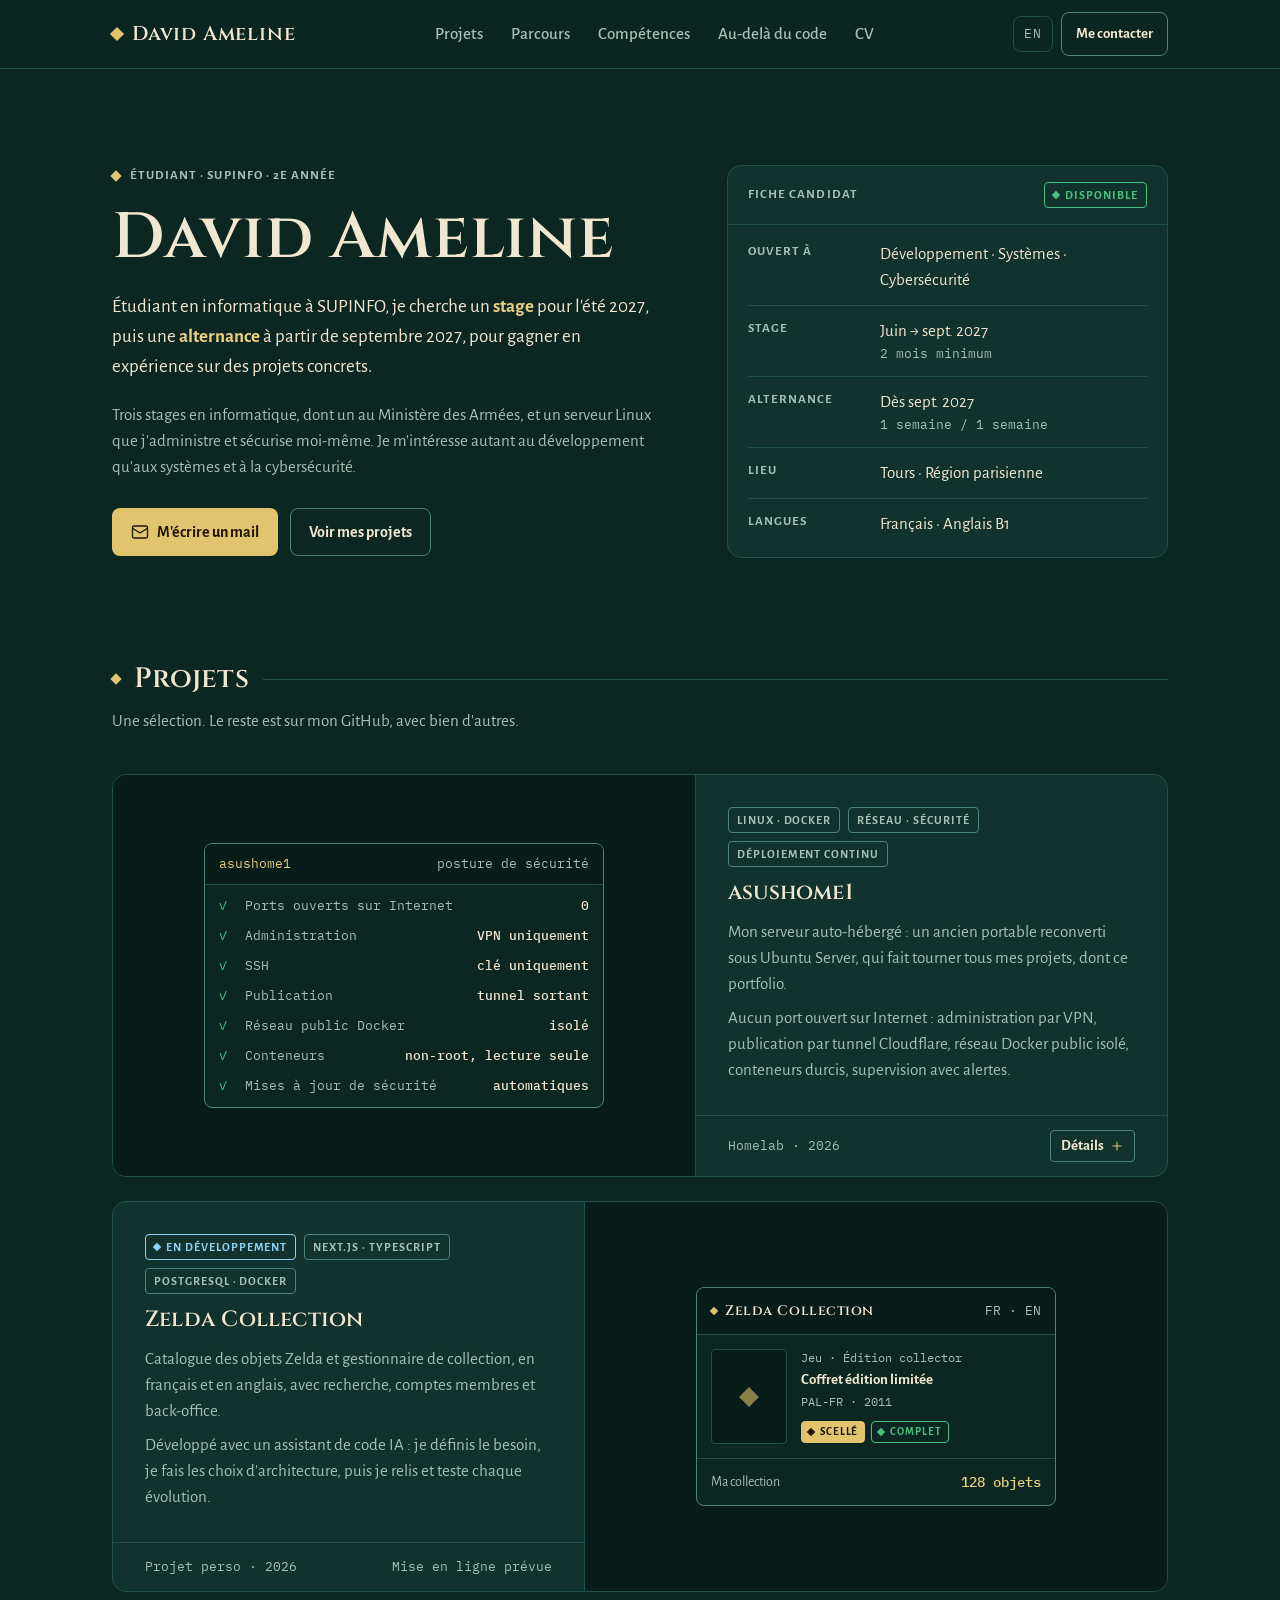
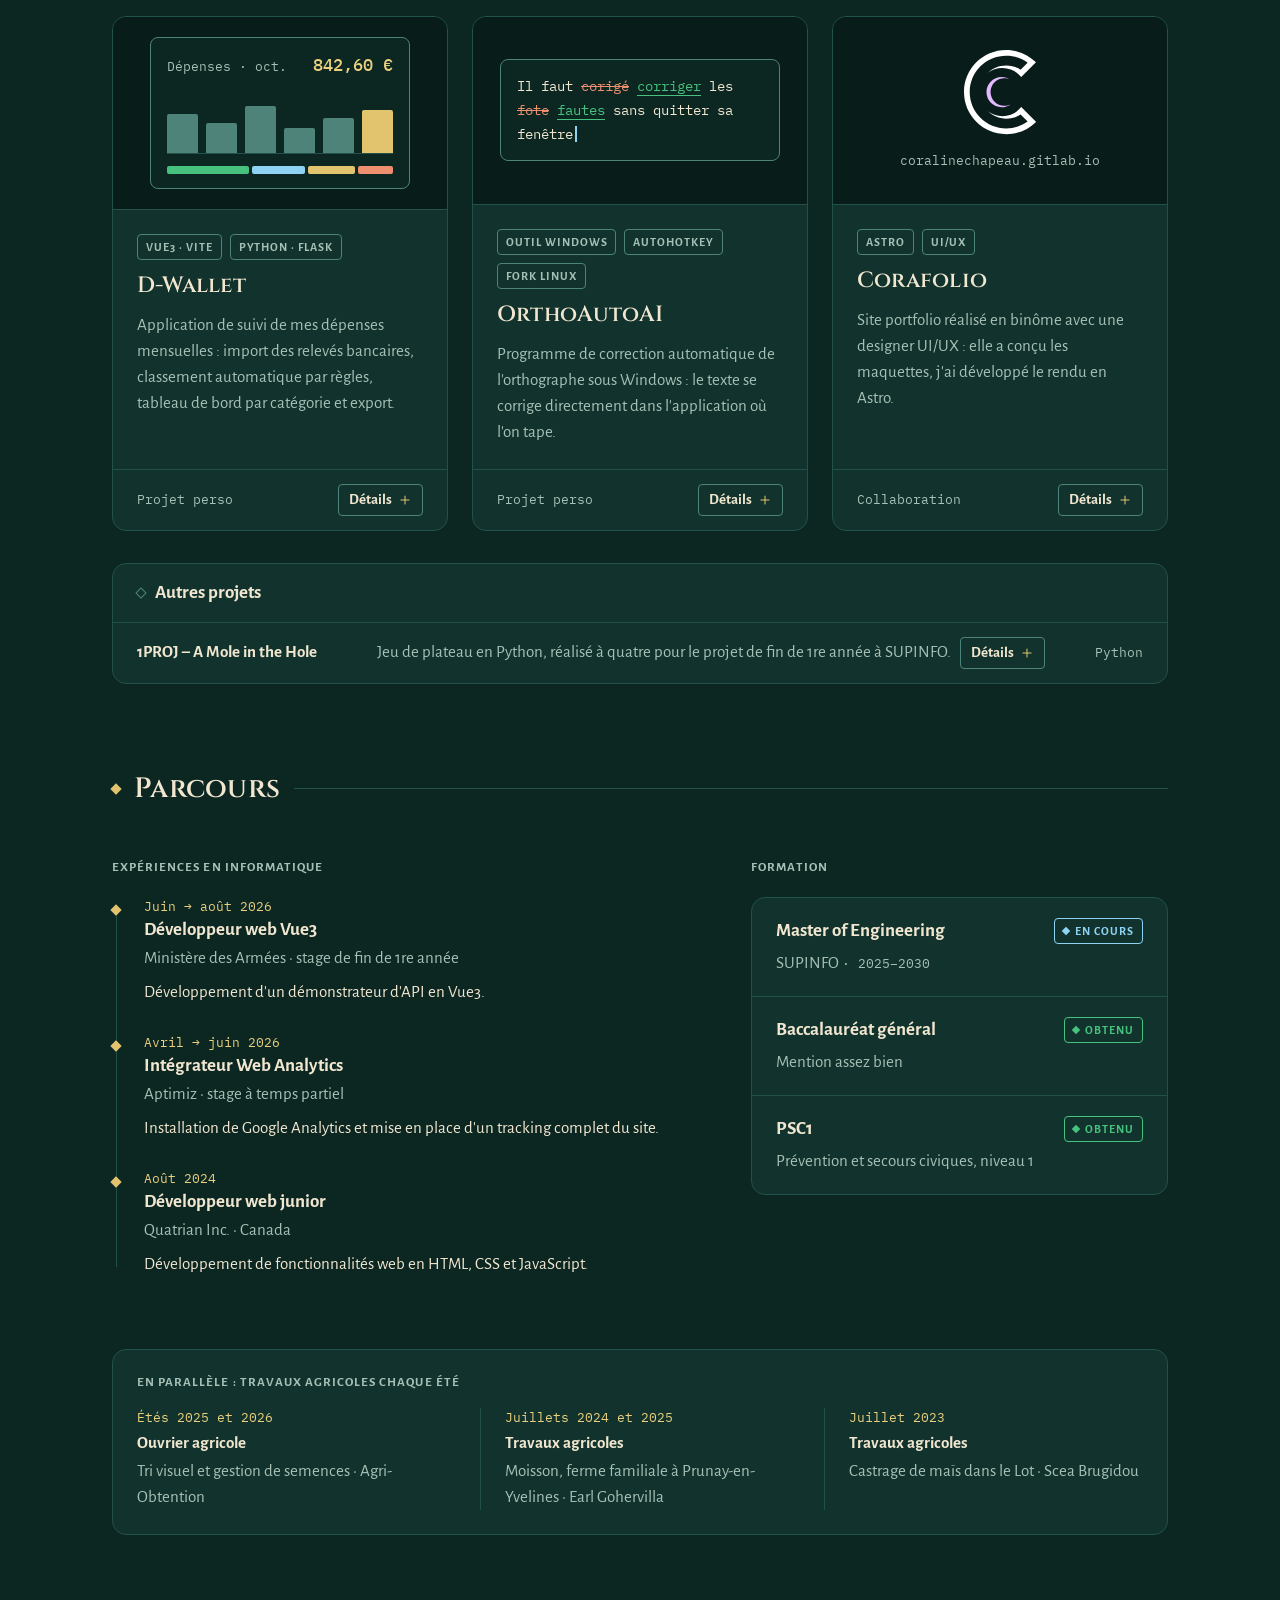
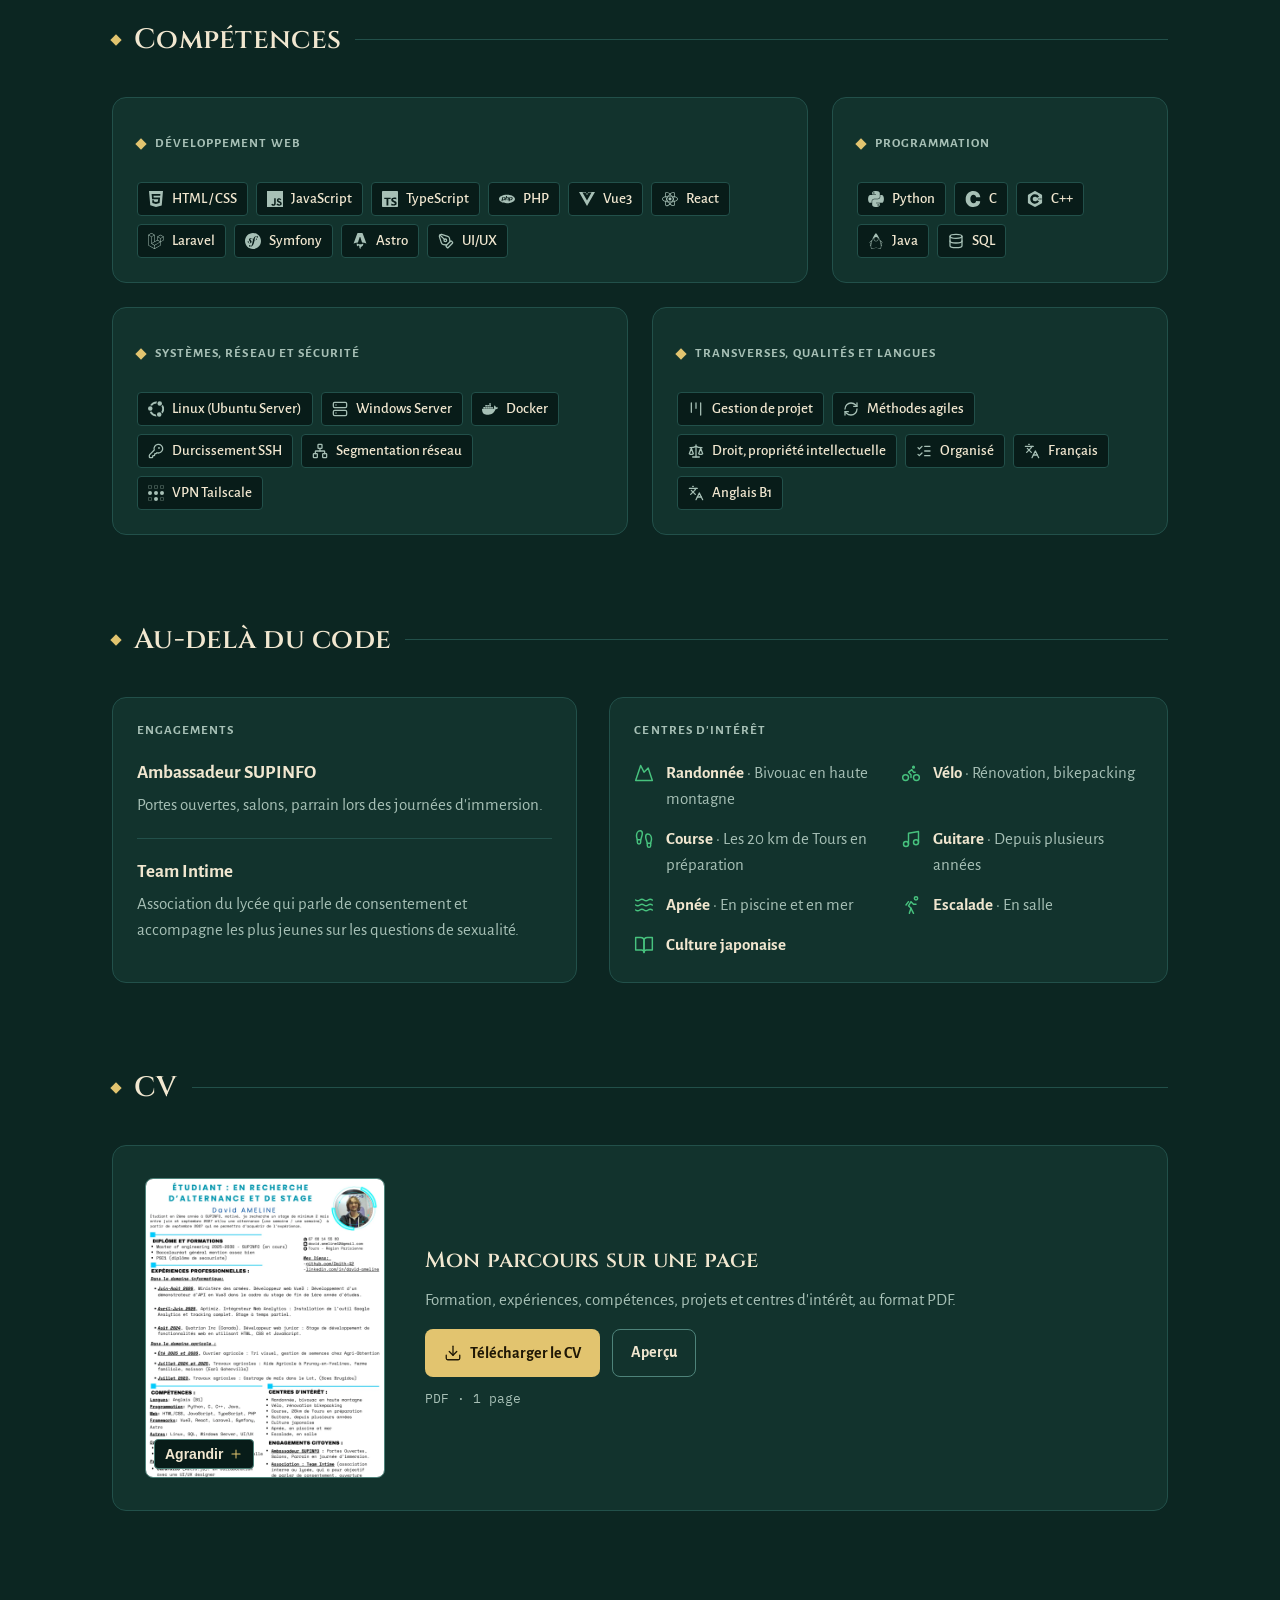
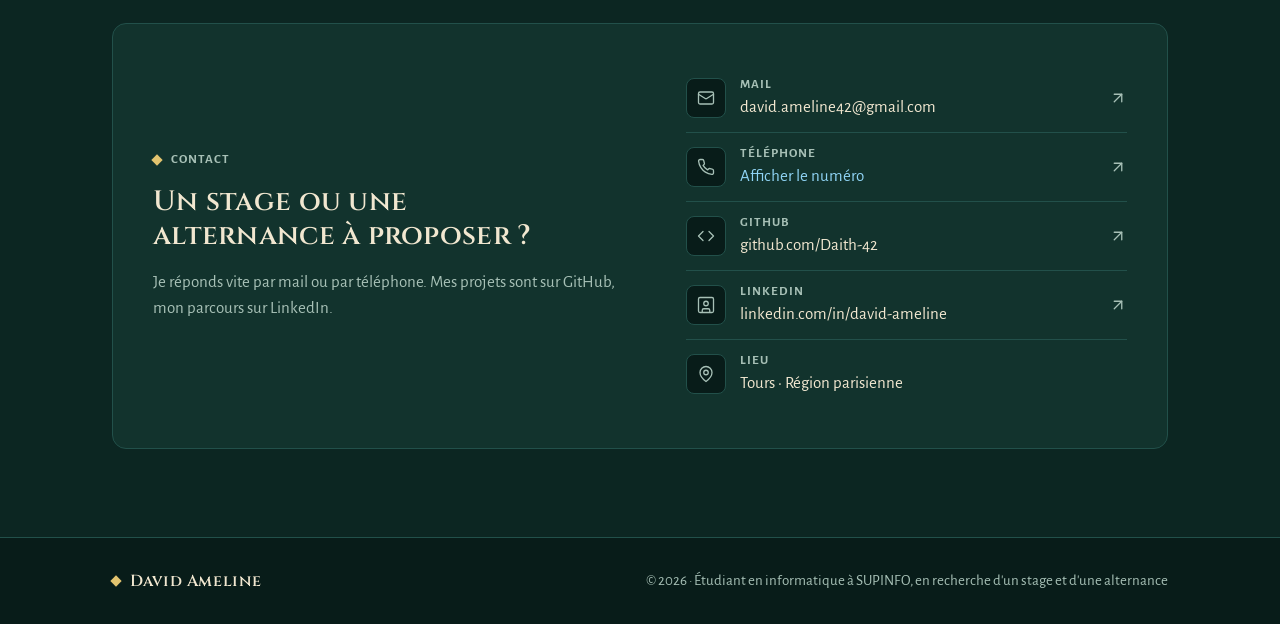
==== commit d9a22f17: "fix titre 1proj" ====
--- a/index.html
+++ b/index.html
@@ -73,7 +73,7 @@
   <link rel="preconnect" href="https://fonts.googleapis.com">
   <link rel="preconnect" href="https://fonts.gstatic.com" crossorigin>
   <link href="https://fonts.googleapis.com/css2?family=Alegreya+Sans:wght@400;500;700&family=Cinzel:wght@600&family=IBM+Plex+Mono:wght@400;500&display=swap" rel="stylesheet">
-  <link rel="stylesheet" href="styles.css?v=4623df1e">
+  <link rel="stylesheet" href="styles.css?v=439ff1ca">
 </head>
 <body>
   <a class="skip" href="#contenu">Aller au contenu</a>
@@ -372,7 +372,7 @@
           </div>
           <ul>
             <li>
-              <a href="https://github.com/Daith-42/1PROJ-Projet-1er-annee-SUPINFO" target="_blank" rel="noopener">1PROJ</a>
+              <strong>1PROJ – A Mole in the Hole</strong>
               <span class="muted">Jeu de plateau en Python, réalisé à quatre pour le projet de fin de 1re année à SUPINFO. <button type="button" class="details-btn" data-dialog="oneproj-details" aria-haspopup="dialog">Détails<svg aria-hidden="true"><use href="#i-plus"/></svg></button></span>
               <span class="type-code muted">Python</span>
             </li>
--- a/styles.css
+++ b/styles.css
@@ -385,7 +385,8 @@
 @media (min-width: 720px) {
   .more li { grid-template-columns: 220px 1fr auto; gap: 20px; align-items: baseline; padding: 14px 24px; }
 }
-.more li a { font-weight: 700; }
+.more li a, .more li > strong { font-weight: 700; }
+.more li > strong { color: var(--ink); }
 
 /* ---------- Parcours ---------- */
 
